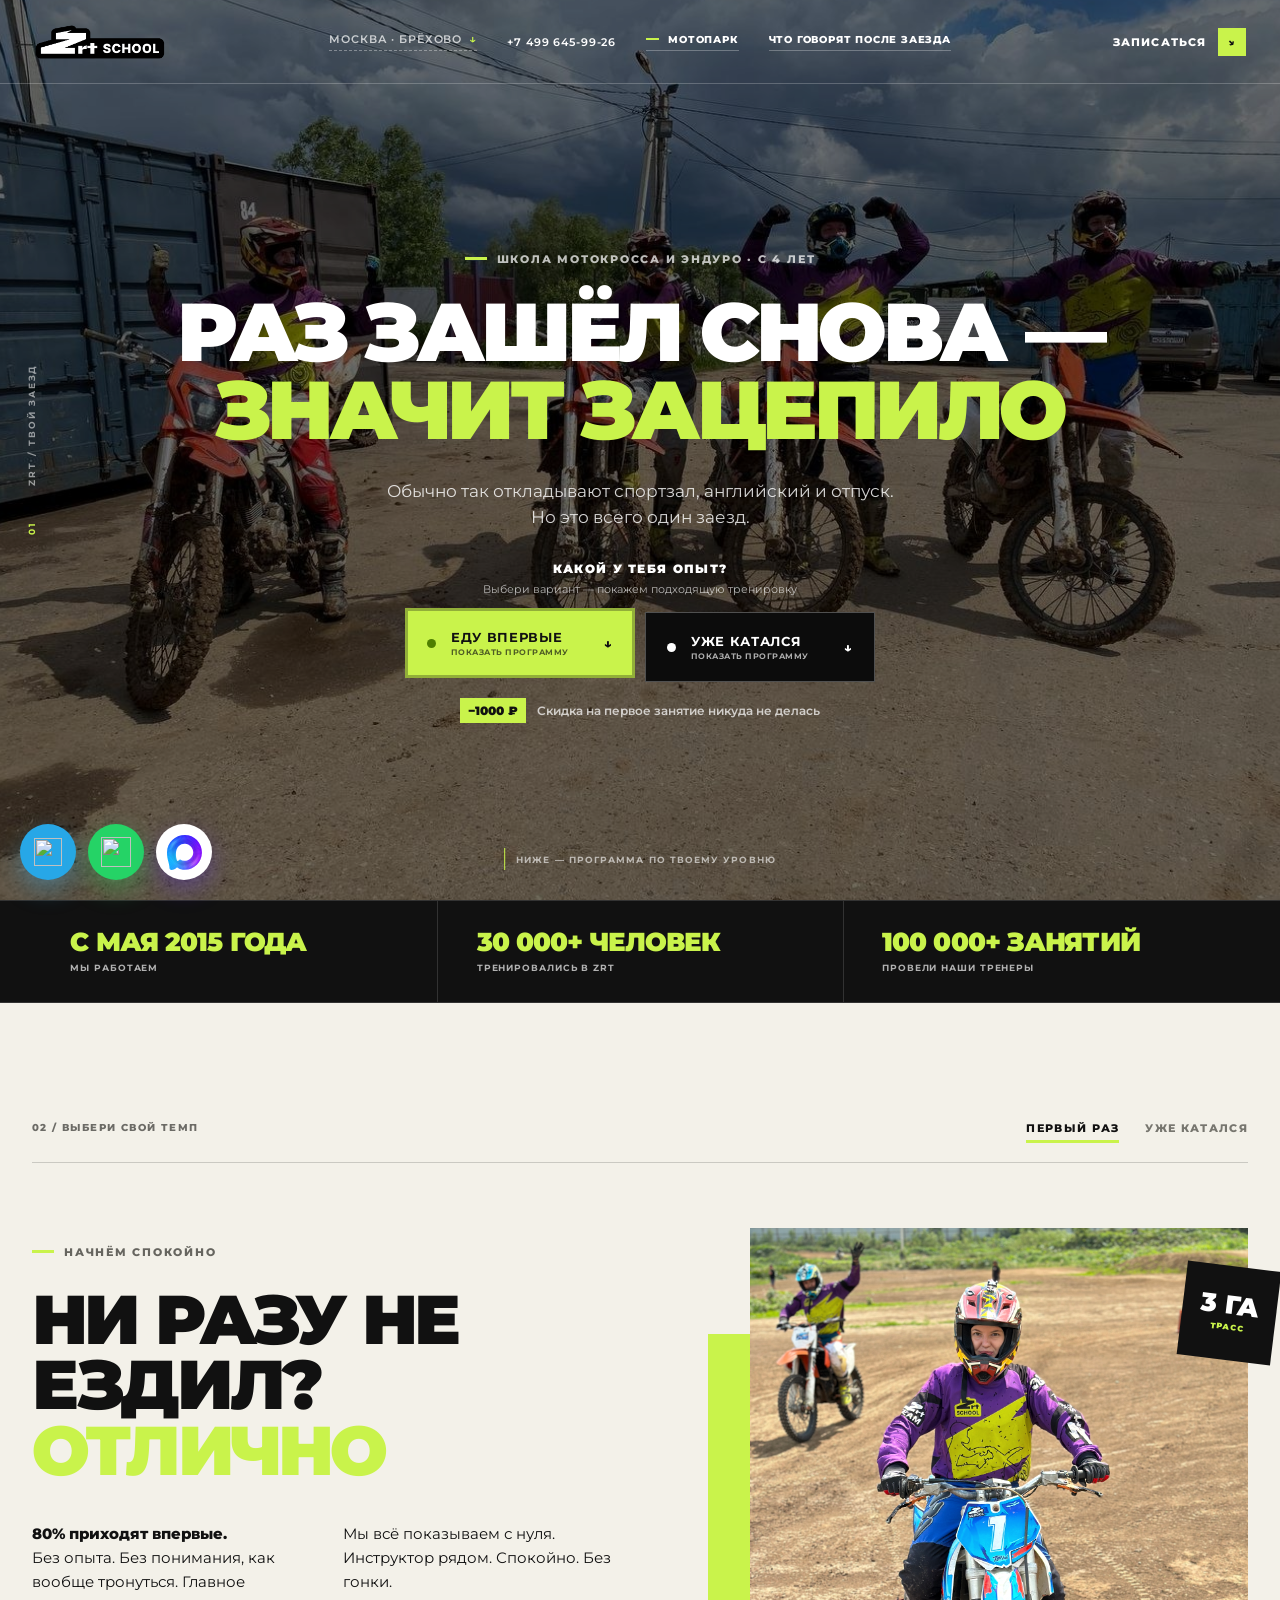
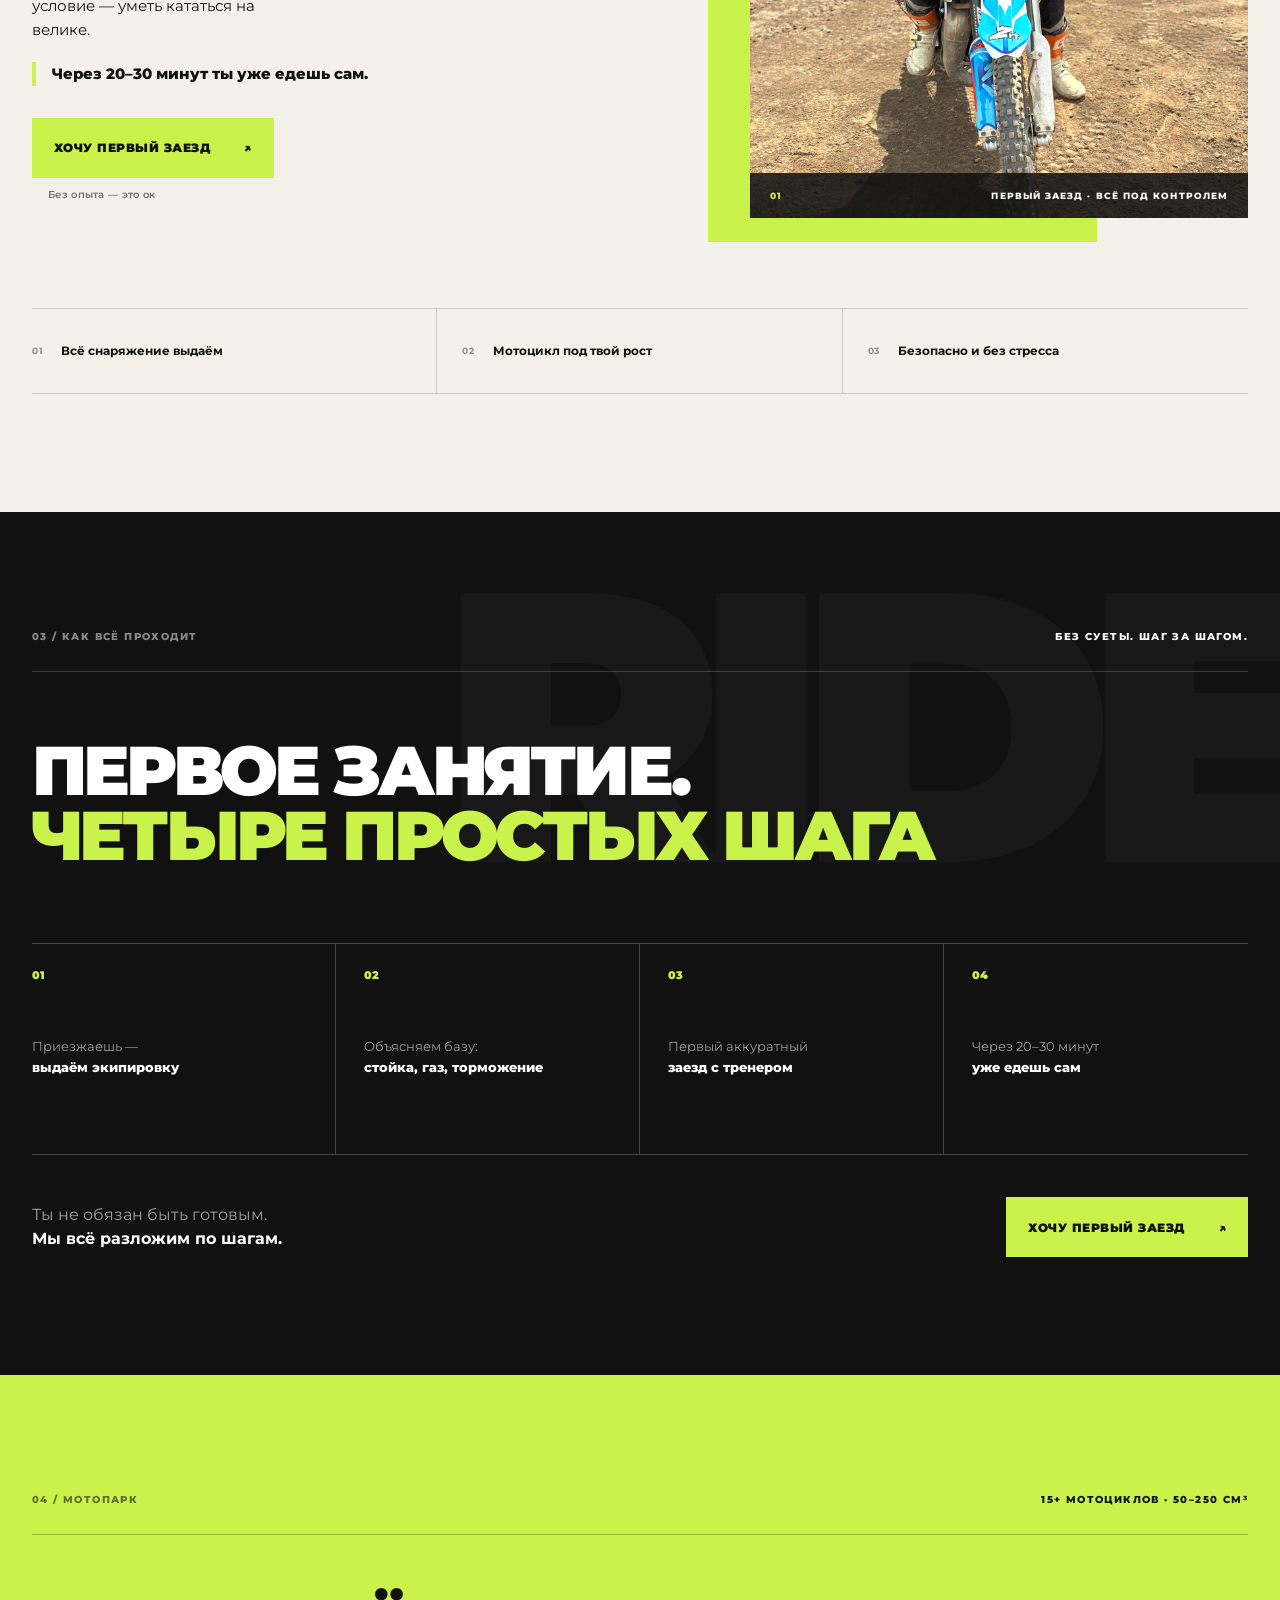
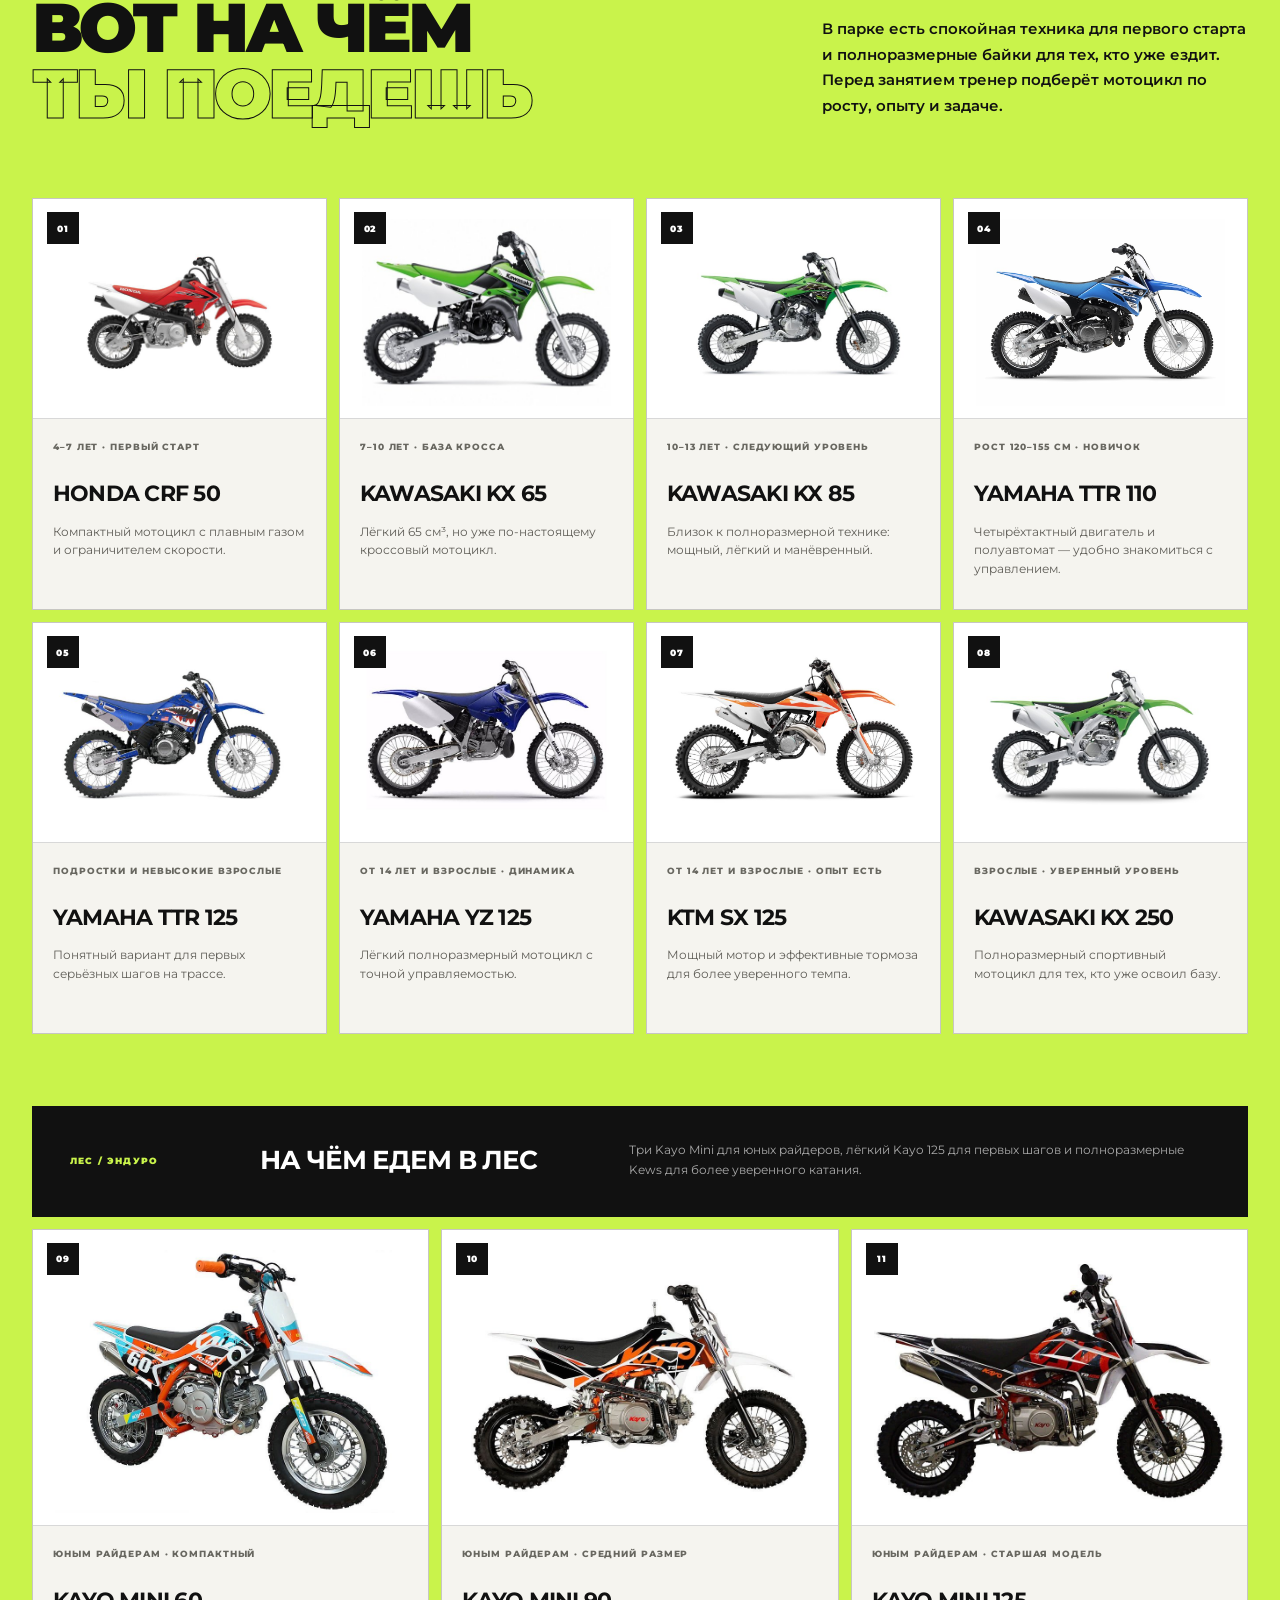
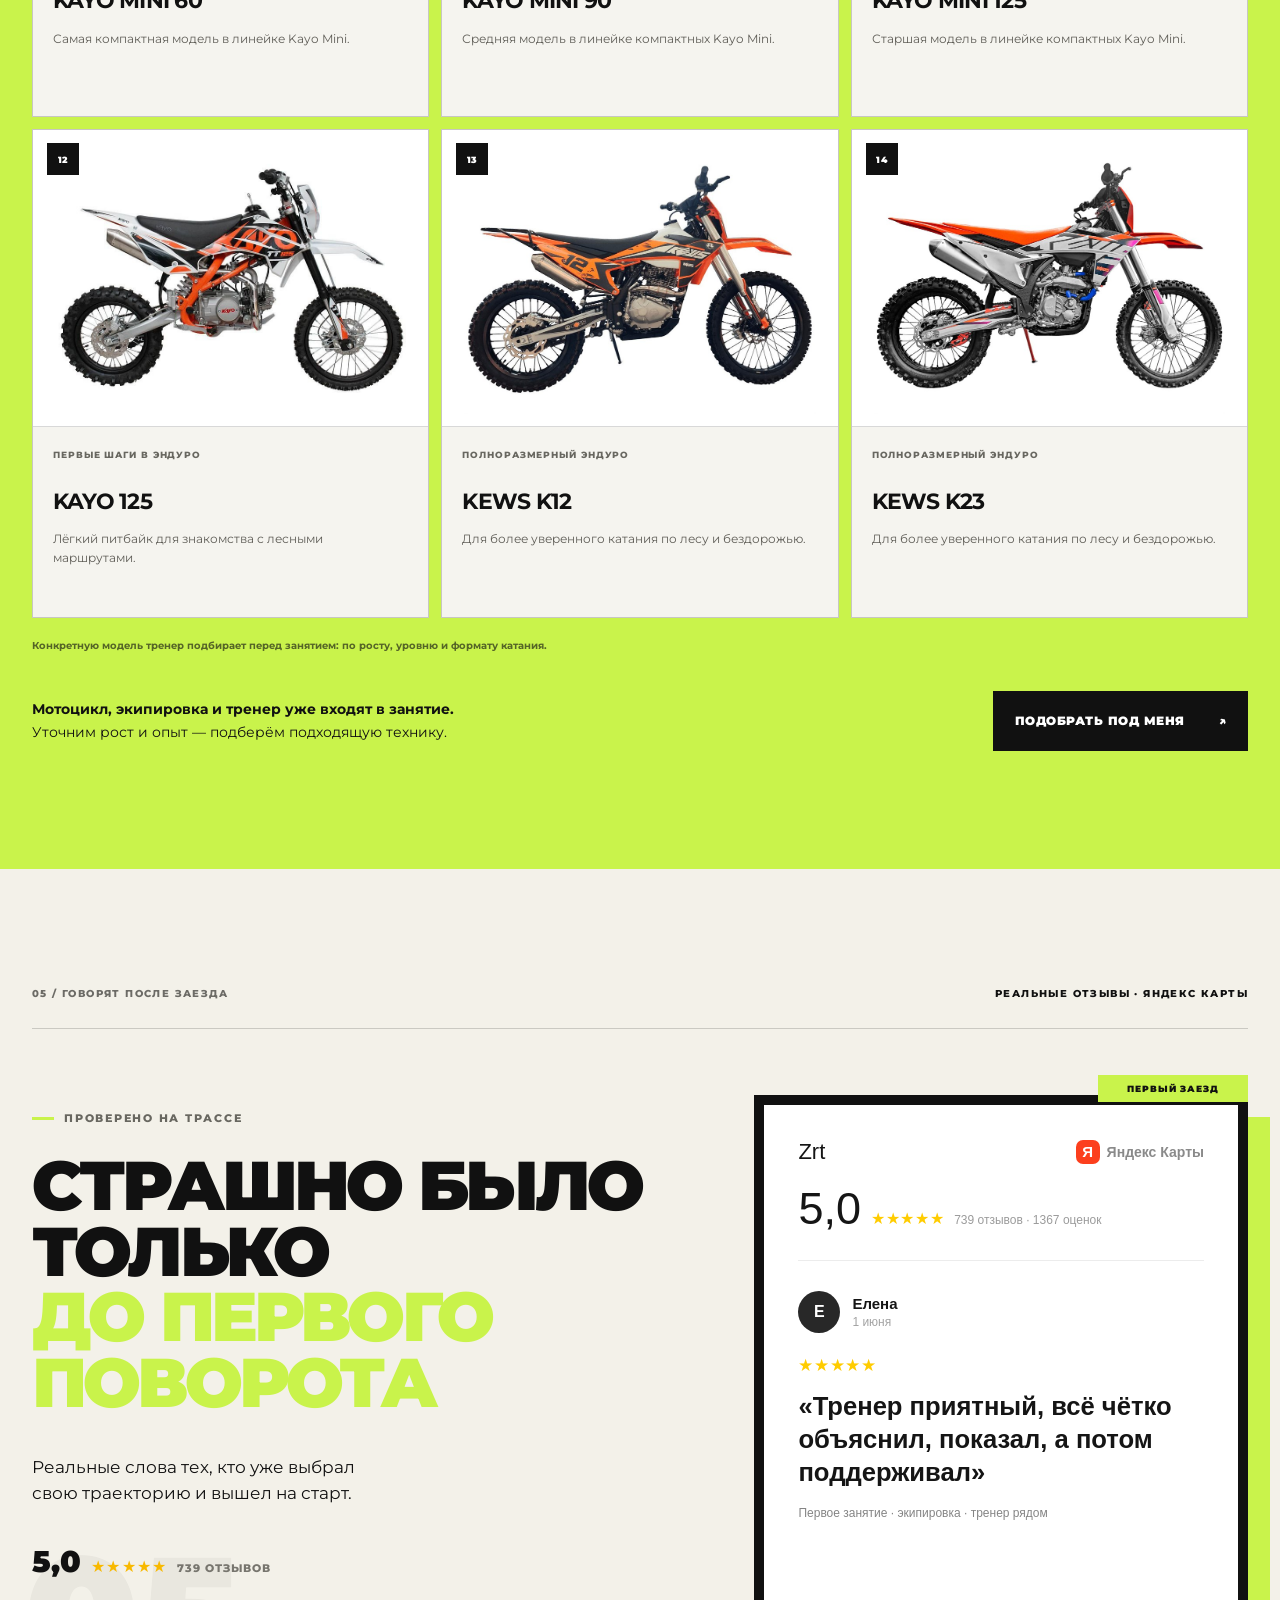
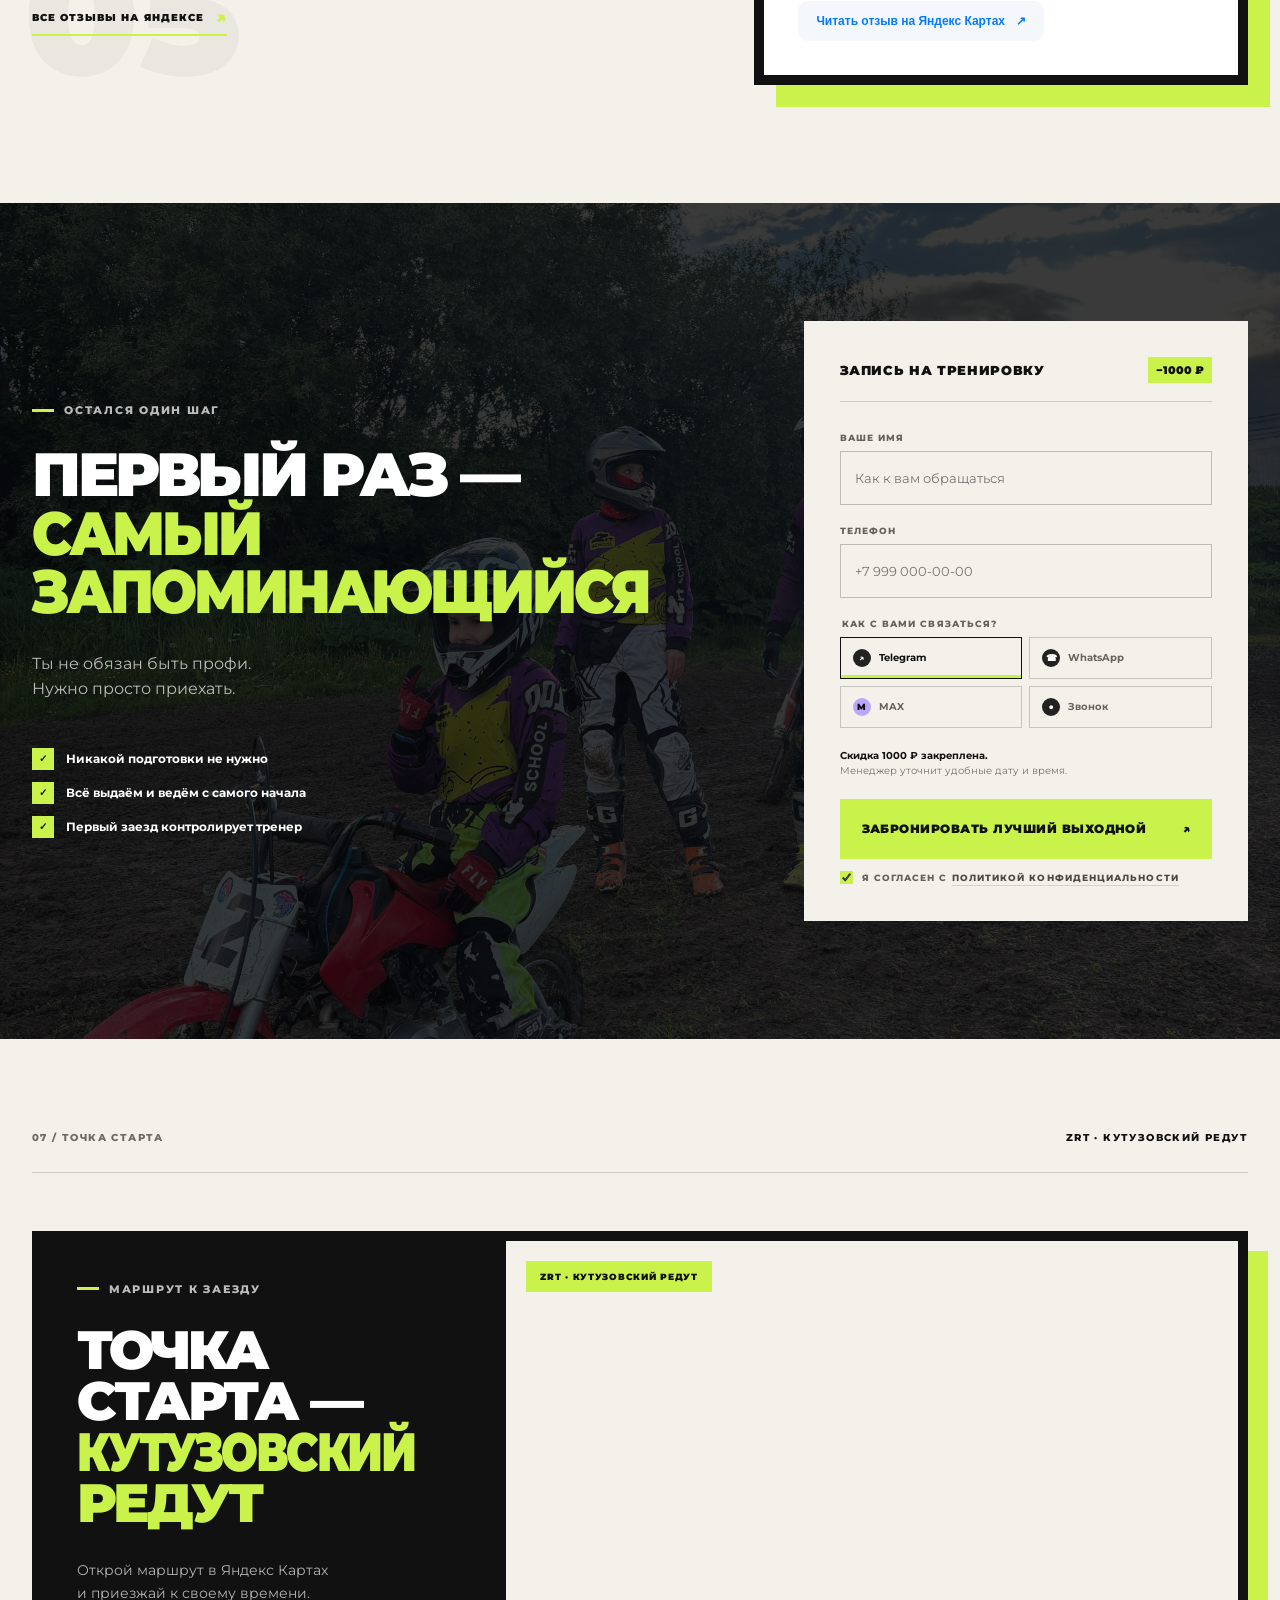
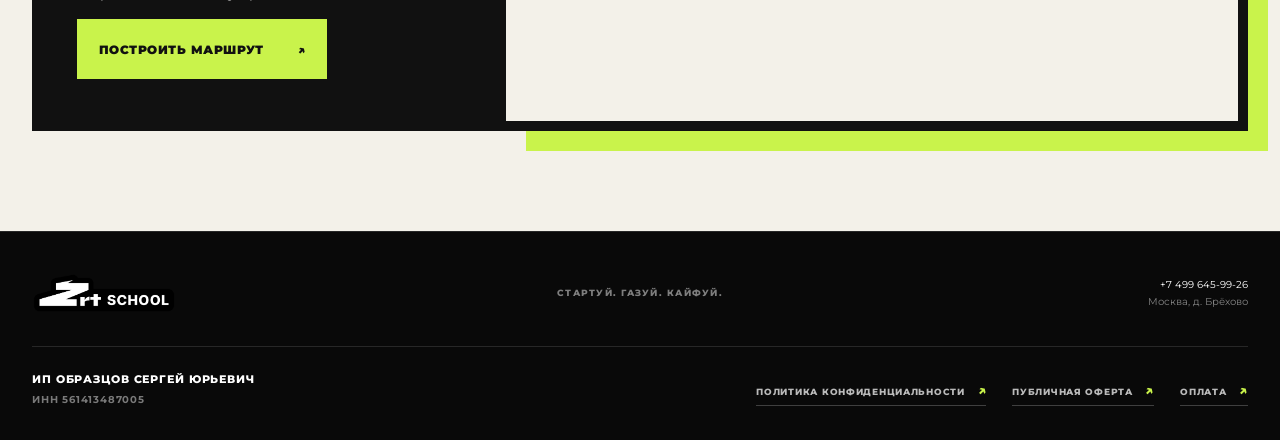
==== site/index.html @ 6aa361c2 "Настроить цели сценария и Calltouch в Метрике" ====
<!DOCTYPE html>
<html lang="ru">
<head>
  <meta charset="UTF-8">
  <meta name="viewport" content="width=device-width, initial-scale=1.0">
  <script src="yandex-metrika.js"></script>
  <script src="vk-goals.js?v=20260820-scenarios"></script>
  <meta name="description" content="Первое занятие по мотокроссу в ZRT: экипировка, мотоцикл и тренер включены. Скидка 1000 ₽ на первый заезд.">
  <meta name="theme-color" content="#111111">
  <title>ZRT — первый заезд по мотокроссу</title>
  <link rel="icon" type="image/png" href="assets/favicon.png">
  <link rel="apple-touch-icon" href="assets/favicon.png">
  <link rel="preconnect" href="https://fonts.googleapis.com">
  <link rel="preconnect" href="https://fonts.gstatic.com" crossorigin>
  <link href="https://fonts.googleapis.com/css2?family=Montserrat:wght@400;500;600;700;800;900&display=swap" rel="stylesheet">
  <link rel="stylesheet" href="styles.css">
  <script src="lead-identifiers.js" defer></script>
  <script src="lead-delivery.js?v=20260818" defer></script>
  <script src="script.js?v=20260820-vk-lead" defer></script>
  <!-- calltouch -->
  <script>
    (function(w,d,n,c){w.CalltouchDataObject=n;w[n]=function(){w[n]["callbacks"].push(arguments)};if(!w[n]["callbacks"]){w[n]["callbacks"]=[]}w[n]["loaded"]=false;if(typeof c!=="object"){c=[c]}w[n]["counters"]=c;for(var i=0;i<c.length;i+=1){p(c[i])}function p(cId){var a=d.getElementsByTagName("script")[0],s=d.createElement("script"),i=function(){a.parentNode.insertBefore(s,a)},m=typeof Array.prototype.find === 'function',n=m?"init-min.js":"init.js";s.async=true;s.src="https://mod.calltouch.ru/"+n+"?id="+cId;if(w.opera=="[object Opera]"){d.addEventListener("DOMContentLoaded",i,false)}else{i()}}})(window,document,"ct","5869ovws");
  </script>
  <script src="calltouch-metrika.js?v=20260929" defer></script>
  <!-- calltouch -->
</head>
<body data-scenario="beginner">
  <noscript><div><img src="https://mc.yandex.ru/watch/32428555" style="position:absolute; left:-9999px;" alt=""></div></noscript>
<!-- Top.Mail.Ru counter -->
<script type="text/javascript">
var _tmr = window._tmr || (window._tmr = []);
_tmr.push({id: "3788569", type: "pageView", start: (new Date()).getTime()});
(function (d, w, id) {
  if (d.getElementById(id)) return;
  var ts = d.createElement("script"); ts.type = "text/javascript"; ts.async = true; ts.id = id;
  ts.src = "https://top-fwz1.mail.ru/js/code.js";
  var f = function () {var s = d.getElementsByTagName("script")[0]; s.parentNode.insertBefore(ts, s);};
  if (w.opera == "[object Opera]") { d.addEventListener("DOMContentLoaded", f, false); } else { f(); }
})(document, window, "tmr-code");
</script>
<noscript><div><img src="https://top-fwz1.mail.ru/counter?id=3788569;js=na" style="position:absolute;left:-9999px;" alt="Top.Mail.Ru" /></div></noscript>
<!-- /Top.Mail.Ru counter -->
  <a class="skip-link" href="#scenario">К основному содержимому</a>

  <header class="site-header" aria-label="Главная навигация">
    <a class="logo" href="#top" aria-label="ZRT School — наверх">
      <img class="logo__image" src="assets/zrt-logo.png" alt="">
    </a>
    <div class="site-header__meta">
      <a class="header-location-link" href="#location">Москва · Брёхово <span aria-hidden="true">↓</span></a>
      <a href="tel:+74996459926">+7 499 645-99-26</a>
      <a class="header-section-link" href="#motopark"><i aria-hidden="true"></i>Мотопарк</a>
      <a class="header-section-link" href="#reviews">Что говорят после заезда</a>
    </div>
    <a class="header-cta" href="#booking">Записаться <span aria-hidden="true">↘</span></a>
    <nav class="header-quicklinks-mobile" aria-label="Быстрые ссылки">
      <a href="#motopark">Мотопарк <span aria-hidden="true">↓</span></a>
      <a href="#reviews" aria-label="Что говорят после заезда">Отзывы <span aria-hidden="true">↓</span></a>
      <a href="#location" aria-label="Москва, Брёхово — карта проезда">Адрес <span aria-hidden="true">↓</span></a>
    </nav>
  </header>

  <main>
    <section class="hero" id="top" aria-labelledby="hero-title">
      <div class="hero__media" aria-hidden="true"></div>
      <div class="hero__shade" aria-hidden="true"></div>
      <div class="hero__rail" aria-hidden="true">
        <span>01</span>
        <span>ZRT / ТВОЙ ЗАЕЗД</span>
      </div>
      <div class="hero__content container">
        <p class="eyebrow eyebrow--light"><span></span> Школа мотокросса и эндуро · с 4 лет</p>
        <h1 id="hero-title">Раз зашёл снова —<br><em>значит зацепило</em></h1>
        <p class="hero__lead">Обычно так откладывают спортзал, английский и отпуск.<br>Но это всего один заезд.</p>

        <div class="hero__choice-intro">
          <p>Какой у тебя опыт?</p>
          <span>Выбери вариант — покажем подходящую тренировку</span>
        </div>

        <div class="hero__choice" aria-label="Выберите опыт — страница покажет подходящую тренировку">
          <button class="choice-button choice-button--beginner is-active" type="button" data-scenario-select="beginner" aria-pressed="true">
            <span class="choice-button__dot"></span>
            <span class="choice-button__copy"><strong>Еду впервые</strong><small>Показать программу</small></span>
            <span aria-hidden="true">↓</span>
          </button>
          <button class="choice-button choice-button--experienced" type="button" data-scenario-select="experienced" aria-pressed="false">
            <span class="choice-button__dot"></span>
            <span class="choice-button__copy"><strong>Уже катался</strong><small>Показать программу</small></span>
            <span aria-hidden="true">↓</span>
          </button>
        </div>

        <p class="hero__discount"><span>−1000 ₽</span> Скидка на первое занятие никуда не делась</p>
      </div>
      <a class="hero__scroll" href="#scenario"><span></span> Ниже — программа по твоему уровню</a>
    </section>

    <section class="proof-strip" aria-label="ZRT в цифрах">
      <div class="container proof-strip__grid">
        <p><strong>С мая 2015 года</strong><span>мы работаем</span></p>
        <p><strong>30 000+ человек</strong><span>тренировались в ZRT</span></p>
        <p><strong>100 000+ занятий</strong><span>провели наши тренеры</span></p>
      </div>
    </section>

    <section class="scenario section" id="scenario" aria-label="Сценарий тренировки">
      <div class="container">
        <div class="section-topline">
          <p class="section-index">02 / ВЫБЕРИ СВОЙ ТЕМП</p>
          <div class="scenario-tabs" aria-label="Переключить сценарий">
            <button type="button" data-scenario-select="beginner" class="is-active" aria-pressed="true">Первый раз</button>
            <button type="button" data-scenario-select="experienced" aria-pressed="false">Уже катался</button>
          </div>
        </div>

        <div class="scenario__layout">
          <div class="scenario__copy">
            <div data-variant="beginner">
              <p class="eyebrow"><span></span> Начнём спокойно</p>
              <h2>Ни разу не ездил?<br><em>Отлично</em></h2>
              <div class="scenario__text">
                <p><strong>80% приходят впервые.</strong><br>Без опыта. Без понимания, как вообще тронуться. Главное условие — уметь кататься на велике.</p>
                <p>Мы всё показываем с нуля. Инструктор рядом. Спокойно. Без гонки.</p>
                <p class="scenario__result">Через 20–30 минут ты уже едешь сам.</p>
              </div>
              <a class="button button--accent" href="#booking">Хочу первый заезд <span aria-hidden="true">↗</span></a>
              <p class="button-note">Без опыта — это ок</p>
            </div>

            <div data-variant="experienced" hidden>
              <p class="eyebrow"><span></span> Добавим темпа</p>
              <h2>Раз ты в теме —<br><em>знаешь, что цепляет</em></h2>
              <div class="scenario__text">
                <p><strong>Мы не будем гонять тебя по кругу «для галочки».</strong></p>
                <p>Подберём технику мощнее, разберём ошибки, добавим скорости и контроля.</p>
                <p class="scenario__result">Не «покататься кружочек». Выйти на уровень выше.</p>
              </div>
              <a class="button button--accent" href="#booking">Прокачать уровень <span aria-hidden="true">↗</span></a>
              <p class="button-note">Гарантировано интересно</p>
            </div>
          </div>

          <div class="scenario__visual">
            <figure class="scenario-photo scenario-photo--beginner" data-variant="beginner">
              <img src="assets/beginner-rider.jpg" alt="Ученица ZRT на синем кроссовом мотоцикле">
              <figcaption><span>01</span> Первый заезд · всё под контролем</figcaption>
            </figure>
            <figure class="scenario-photo scenario-photo--experienced" data-variant="experienced" hidden>
              <img src="assets/experienced-rider.jpg" alt="Опытный райдер ZRT проходит поворот на трассе">
              <figcaption><span>02</span> Больше темпа · точнее техника</figcaption>
            </figure>
            <div class="scenario-stamp" aria-hidden="true">3 ГА<br><small>ТРАСС</small></div>
          </div>
        </div>

        <div class="trigger-row" data-variant="beginner">
          <p><span>01</span> Всё снаряжение выдаём</p>
          <p><span>02</span> Мотоцикл под твой рост</p>
          <p><span>03</span> Безопасно и без стресса</p>
        </div>
        <div class="trigger-row" data-variant="experienced" hidden>
          <p><span>01</span> Разная мощность</p>
          <p><span>02</span> Тренер под твой уровень</p>
          <p><span>03</span> Настоящая трасса</p>
        </div>
      </div>
    </section>

    <section class="training section section--dark" id="training" aria-label="Как проходит тренировка">
      <div class="training__ghost" aria-hidden="true">RIDE</div>
      <div class="container">
        <div class="section-topline section-topline--dark">
          <p class="section-index">03 / КАК ВСЁ ПРОХОДИТ</p>
          <p class="section-caption" data-variant="beginner">Без суеты. Шаг за шагом.</p>
          <p class="section-caption" data-variant="experienced" hidden>Без скучных кругов.</p>
        </div>

        <div data-variant="beginner">
          <h2>Первое занятие.<br><em>Четыре простых шага</em></h2>
          <ol class="steps">
            <li><span>01</span><p>Приезжаешь —<br><strong>выдаём экипировку</strong></p></li>
            <li><span>02</span><p>Объясняем базу:<br><strong>стойка, газ, торможение</strong></p></li>
            <li><span>03</span><p>Первый аккуратный<br><strong>заезд с тренером</strong></p></li>
            <li><span>04</span><p>Через 20–30 минут<br><strong>уже едешь сам</strong></p></li>
          </ol>
          <div class="training__footer">
            <p>Ты не обязан быть готовым.<br><strong>Мы всё разложим по шагам.</strong></p>
            <a class="button button--accent" href="#booking">Хочу первый заезд <span aria-hidden="true">↗</span></a>
          </div>
        </div>

        <div data-variant="experienced" hidden>
          <h2>Тренировка для тех,<br><em>кто уже в теме</em></h2>
          <ol class="steps">
            <li><span>01</span><p>Подбираем мотоцикл<br><strong>под уровень и задачи</strong></p></li>
            <li><span>02</span><p>Делаем короткий<br><strong>разбор техники</strong></p></li>
            <li><span>03</span><p>Работаем над стойкой,<br><strong>поворотами, контролем</strong></p></li>
            <li><span>04</span><p>Добавляем темп<br><strong>и уверенность</strong></p></li>
          </ol>
          <div class="training__footer">
            <p>Не «кружочек покататься».<br><strong>Это реально прокачка.</strong></p>
            <div>
              <a class="button button--accent" href="#booking">Вкатиться на уровень <span aria-hidden="true">↗</span></a>
              <p class="button-note button-note--dark">Гарантировано интересно</p>
            </div>
          </div>
        </div>
      </div>
    </section>

      <section class="motopark section" id="motopark" aria-labelledby="motopark-title">
        <div class="container">
          <div class="section-topline">
            <p class="section-index">04 / МОТОПАРК</p>
            <p class="section-caption">15+ мотоциклов · 50–250 см³</p>
          </div>
          <div class="motopark__intro">
            <h2 id="motopark-title">Вот на чём<br><em>ты поедешь</em></h2>
            <p>В парке есть спокойная техника для первого старта и полноразмерные байки для тех, кто уже ездит. Перед занятием тренер подберёт мотоцикл по росту, опыту и задаче.</p>
          </div>

          <div class="bike-grid" aria-label="Мотоциклы ZRT">
            <article class="bike-card">
              <div class="bike-card__media">
                <span class="bike-card__number" aria-hidden="true">01</span>
                <img src="assets/motopark/honda-crf-50.jpg" width="1024" height="768" loading="lazy" decoding="async" alt="Красный Honda CRF 50 из мотопарка ZRT">
              </div>
              <div class="bike-card__body">
                <p class="bike-card__fit">4–7 лет · первый старт</p>
                <h3>Honda CRF 50</h3>
                <p>Компактный мотоцикл с плавным газом и ограничителем скорости.</p>
              </div>
            </article>

            <article class="bike-card">
              <div class="bike-card__media">
                <span class="bike-card__number" aria-hidden="true">02</span>
                <img src="assets/motopark/kawasaki-kx-65.jpg" width="533" height="400" loading="lazy" decoding="async" alt="Зелёный Kawasaki KX 65 из мотопарка ZRT">
              </div>
              <div class="bike-card__body">
                <p class="bike-card__fit">7–10 лет · база кросса</p>
                <h3>Kawasaki KX 65</h3>
                <p>Лёгкий 65 см³, но уже по-настоящему кроссовый мотоцикл.</p>
              </div>
            </article>

            <article class="bike-card">
              <div class="bike-card__media">
                <span class="bike-card__number" aria-hidden="true">03</span>
                <img src="assets/motopark/kawasaki-kx-85.jpg" width="700" height="467" loading="lazy" decoding="async" alt="Зелёный Kawasaki KX 85 из мотопарка ZRT">
              </div>
              <div class="bike-card__body">
                <p class="bike-card__fit">10–13 лет · следующий уровень</p>
                <h3>Kawasaki KX 85</h3>
                <p>Близок к полноразмерной технике: мощный, лёгкий и манёвренный.</p>
              </div>
            </article>

            <article class="bike-card">
              <div class="bike-card__media">
                <span class="bike-card__number" aria-hidden="true">04</span>
                <img src="assets/motopark/yamaha-ttr-110.jpg" width="900" height="675" loading="lazy" decoding="async" alt="Синий Yamaha TTR 110 из мотопарка ZRT">
              </div>
              <div class="bike-card__body">
                <p class="bike-card__fit">Рост 120–155 см · новичок</p>
                <h3>Yamaha TTR 110</h3>
                <p>Четырёхтактный двигатель и полуавтомат — удобно знакомиться с управлением.</p>
              </div>
            </article>

            <article class="bike-card">
              <div class="bike-card__media">
                <span class="bike-card__number" aria-hidden="true">05</span>
                <img src="assets/motopark/yamaha-ttr-125.jpg" width="700" height="467" loading="lazy" decoding="async" alt="Синий Yamaha TTR 125 из мотопарка ZRT">
              </div>
              <div class="bike-card__body">
                <p class="bike-card__fit">Подростки и невысокие взрослые</p>
                <h3>Yamaha TTR 125</h3>
                <p>Понятный вариант для первых серьёзных шагов на трассе.</p>
              </div>
            </article>

            <article class="bike-card">
              <div class="bike-card__media">
                <span class="bike-card__number" aria-hidden="true">06</span>
                <img src="assets/motopark/yamaha-yz-125.jpg" width="700" height="467" loading="lazy" decoding="async" alt="Синий Yamaha YZ 125 из мотопарка ZRT">
              </div>
              <div class="bike-card__body">
                <p class="bike-card__fit">От 14 лет и взрослые · динамика</p>
                <h3>Yamaha YZ 125</h3>
                <p>Лёгкий полноразмерный мотоцикл с точной управляемостью.</p>
              </div>
            </article>

            <article class="bike-card">
              <div class="bike-card__media">
                <span class="bike-card__number" aria-hidden="true">07</span>
                <img src="assets/motopark/ktm-sx-125.jpg" width="837" height="559" loading="lazy" decoding="async" alt="Оранжевый KTM SX 125 из мотопарка ZRT">
              </div>
              <div class="bike-card__body">
                <p class="bike-card__fit">От 14 лет и взрослые · опыт есть</p>
                <h3>KTM SX 125</h3>
                <p>Мощный мотор и эффективные тормоза для более уверенного темпа.</p>
              </div>
            </article>

            <article class="bike-card">
              <div class="bike-card__media">
                <span class="bike-card__number" aria-hidden="true">08</span>
                <img src="assets/motopark/kawasaki-kx-250.jpg" width="700" height="467" loading="lazy" decoding="async" alt="Зелёный Kawasaki KX 250 из мотопарка ZRT">
              </div>
              <div class="bike-card__body">
                <p class="bike-card__fit">Взрослые · уверенный уровень</p>
                <h3>Kawasaki KX 250</h3>
                <p>Полноразмерный спортивный мотоцикл для тех, кто уже освоил базу.</p>
              </div>
            </article>
          </div>

          <div class="motopark__enduro">
            <p class="motopark__enduro-label">Лес / эндуро</p>
            <h3>На чём едем в лес</h3>
            <p>Три Kayo Mini для юных райдеров, лёгкий Kayo 125 для первых шагов и полноразмерные Kews для более уверенного катания.</p>
          </div>

          <div class="bike-grid bike-grid--enduro" aria-label="Эндуро-мотоциклы ZRT">
            <article class="bike-card">
              <div class="bike-card__media">
                <span class="bike-card__number" aria-hidden="true">09</span>
                <img src="assets/motopark/kayo-mini-60.jpg" width="800" height="600" loading="lazy" decoding="async" alt="Kayo Mini 60 из эндуро-парка ZRT">
              </div>
              <div class="bike-card__body">
                <p class="bike-card__fit">Юным райдерам · компактный</p>
                <h3>Kayo Mini 60</h3>
                <p>Самая компактная модель в линейке Kayo Mini.</p>
              </div>
            </article>

            <article class="bike-card">
              <div class="bike-card__media">
                <span class="bike-card__number" aria-hidden="true">10</span>
                <img src="assets/motopark/kayo-mini-90.jpg" width="800" height="600" loading="lazy" decoding="async" alt="Kayo Mini 90 из эндуро-парка ZRT">
              </div>
              <div class="bike-card__body">
                <p class="bike-card__fit">Юным райдерам · средний размер</p>
                <h3>Kayo Mini 90</h3>
                <p>Средняя модель в линейке компактных Kayo Mini.</p>
              </div>
            </article>

            <article class="bike-card">
              <div class="bike-card__media">
                <span class="bike-card__number" aria-hidden="true">11</span>
                <img src="assets/motopark/kayo-mini-125.jpg" width="800" height="600" loading="lazy" decoding="async" alt="Kayo Mini 125 из эндуро-парка ZRT">
              </div>
              <div class="bike-card__body">
                <p class="bike-card__fit">Юным райдерам · старшая модель</p>
                <h3>Kayo Mini 125</h3>
                <p>Старшая модель в линейке компактных Kayo Mini.</p>
              </div>
            </article>

            <article class="bike-card">
              <div class="bike-card__media">
                <span class="bike-card__number" aria-hidden="true">12</span>
                <img src="assets/motopark/kayo-125.jpg" width="800" height="600" loading="lazy" decoding="async" alt="Kayo 125 из эндуро-парка ZRT">
              </div>
              <div class="bike-card__body">
                <p class="bike-card__fit">Первые шаги в эндуро</p>
                <h3>Kayo 125</h3>
                <p>Лёгкий питбайк для знакомства с лесными маршрутами.</p>
              </div>
            </article>

            <article class="bike-card">
              <div class="bike-card__media">
                <span class="bike-card__number" aria-hidden="true">13</span>
                <img src="assets/motopark/kews-k12.jpg" width="900" height="675" loading="lazy" decoding="async" alt="Kews K12 из эндуро-парка ZRT">
              </div>
              <div class="bike-card__body">
                <p class="bike-card__fit">Полноразмерный эндуро</p>
                <h3>Kews K12</h3>
                <p>Для более уверенного катания по лесу и бездорожью.</p>
              </div>
            </article>

            <article class="bike-card">
              <div class="bike-card__media">
                <span class="bike-card__number" aria-hidden="true">14</span>
                <img src="assets/motopark/kews-k23.jpg" width="900" height="675" loading="lazy" decoding="async" alt="Kews K23 из эндуро-парка ZRT">
              </div>
              <div class="bike-card__body">
                <p class="bike-card__fit">Полноразмерный эндуро</p>
                <h3>Kews K23</h3>
                <p>Для более уверенного катания по лесу и бездорожью.</p>
              </div>
            </article>
          </div>

          <p class="motopark__note">Конкретную модель тренер подбирает перед занятием: по росту, уровню и формату катания.</p>

          <div class="motopark__cta">
            <p><strong>Мотоцикл, экипировка и тренер уже входят в занятие.</strong><br>Уточним рост и опыт — подберём подходящую технику.</p>
            <a class="button button--dark" href="#booking">Подобрать под меня <span aria-hidden="true">↗</span></a>
          </div>
        </div>
      </section>

    <section class="reviews section" id="reviews" aria-label="Отзывы учеников ZRT">
      <div class="container">
        <div class="section-topline">
          <p class="section-index">05 / ГОВОРЯТ ПОСЛЕ ЗАЕЗДА</p>
          <p class="section-caption">Реальные отзывы · Яндекс Карты</p>
        </div>
        <div class="reviews-live">
          <div class="reviews-live__copy">
            <div data-variant="beginner">
              <p class="eyebrow"><span></span> Проверено на трассе</p>
              <h2>Страшно было только<br><em>до первого поворота</em></h2>
            </div>
            <div data-variant="experienced" hidden>
              <p class="eyebrow"><span></span> Проверено на трассе</p>
              <h2>Скучно не было<br><em>ни одного круга</em></h2>
            </div>

            <p class="reviews-live__lead">Реальные слова тех, кто уже выбрал<br>свою траекторию и вышел на старт.</p>
            <p class="reviews-live__rating"><strong>5,0</strong><span aria-label="Пять звёзд">★★★★★</span><small>739 отзывов</small></p>
            <a class="reviews-live__link" href="https://yandex.kz/maps/org/zrt/1799711696/" target="_blank" rel="noopener noreferrer">
              Все отзывы на Яндексе <span aria-hidden="true">↗</span>
            </a>
          </div>

          <div class="reviews-live__widget-shell">
            <span class="reviews-live__tag" data-variant="beginner">Первый заезд</span>
            <span class="reviews-live__tag" data-variant="experienced" hidden>Новый уровень</span>
            <div class="reviews-live__widget">
              <article class="yandex-review" data-variant="beginner" aria-label="Отзыв Елены на Яндекс Картах">
                <header class="yandex-review__header">
                  <strong>Zrt</strong>
                  <span><b>Я</b> Яндекс Карты</span>
                </header>
                <div class="yandex-review__score">
                  <strong>5,0</strong>
                  <span aria-label="Пять звёзд">★★★★★</span>
                  <small>739 отзывов · 1367 оценок</small>
                </div>
                <div class="yandex-review__person">
                  <span class="yandex-review__avatar" aria-hidden="true">Е</span>
                  <p><strong>Елена</strong><small>1 июня</small></p>
                </div>
                <div class="yandex-review__stars" aria-label="Пять звёзд">★★★★★</div>
                <blockquote>«Тренер приятный, всё чётко объяснил, показал, а потом поддерживал»</blockquote>
                <p class="yandex-review__note">Первое занятие · экипировка · тренер рядом</p>
                <a class="yandex-review__source" href="https://yandex.kz/maps/org/zrt/1799711696/" target="_blank" rel="noopener noreferrer">
                  Читать отзыв на Яндекс Картах <span aria-hidden="true">↗</span>
                </a>
              </article>

              <article class="yandex-review" data-variant="experienced" hidden aria-label="Отзыв Павла на Яндекс Картах">
                <header class="yandex-review__header">
                  <strong>Zrt</strong>
                  <span><b>Я</b> Яндекс Карты</span>
                </header>
                <div class="yandex-review__score">
                  <strong>5,0</strong>
                  <span aria-label="Пять звёзд">★★★★★</span>
                  <small>739 отзывов · 1367 оценок</small>
                </div>
                <div class="yandex-review__person">
                  <span class="yandex-review__avatar" aria-hidden="true">П</span>
                  <p><strong>Павел С.</strong><small>7 июля</small></p>
                </div>
                <div class="yandex-review__stars" aria-label="Пять звёзд">★★★★★</div>
                <blockquote>«Хожу уже месяц, результат после каждой тренировки. Квалифицированный тренер, хорошие мотоциклы»</blockquote>
                <p class="yandex-review__note">Регулярные тренировки · заметный прогресс</p>
                <a class="yandex-review__source" href="https://yandex.kz/maps/org/zrt/1799711696/" target="_blank" rel="noopener noreferrer">
                  Читать отзыв на Яндекс Картах <span aria-hidden="true">↗</span>
                </a>
              </article>
            </div>
          </div>
        </div>
      </div>
    </section>

    <section class="booking section section--dark" id="booking" aria-label="Запись на тренировку">
      <div class="booking__media" aria-hidden="true"></div>
      <div class="booking__shade" aria-hidden="true"></div>
      <div class="container booking__layout">
        <div class="booking__copy">
          <p class="eyebrow eyebrow--light"><span></span> Остался один шаг</p>

          <div data-variant="beginner">
            <h2>Первый раз —<br><em>самый запоминающийся</em></h2>
            <p class="booking__lead">Ты не обязан быть профи.<br>Нужно просто приехать.</p>
          </div>
          <div data-variant="experienced" hidden>
            <h2>Пора вкатиться<br><em>на следующий уровень</em></h2>
            <p class="booking__lead">Добавим темпа, разберём технику<br>и выжмем из тебя больше, чем ты думаешь.</p>
          </div>

          <div class="booking__benefits" data-variant="beginner">
            <p><span>✓</span> Никакой подготовки не нужно</p>
            <p><span>✓</span> Всё выдаём и ведём с самого начала</p>
            <p><span>✓</span> Первый заезд контролирует тренер</p>
          </div>
          <div class="booking__benefits" data-variant="experienced" hidden>
            <p><span>✓</span> Мотоциклы разной мощности</p>
            <p><span>✓</span> Скорость, техника и контроль</p>
            <p><span>✓</span> Треки площадью 3 га</p>
          </div>
        </div>

        <form class="booking-form" id="contactForm" novalidate>
          <div class="booking-form__top">
            <p>Запись на тренировку</p>
            <span>−1000 ₽</span>
          </div>
          <label>
            <span>Ваше имя</span>
            <input class="ym-disable-keys" type="text" name="name" autocomplete="name" placeholder="Как к вам обращаться" required>
            <small class="field-error">Введите имя</small>
          </label>
          <label>
            <span>Телефон</span>
            <input class="ym-disable-keys" type="tel" name="phone" autocomplete="tel" inputmode="tel" placeholder="+7 999 000-00-00" required>
            <small class="field-error">Введите корректный номер</small>
          </label>
          <label class="form-honeypot" aria-hidden="true">
            <span>Не заполняйте это поле</span>
            <input type="text" name="website" tabindex="-1" autocomplete="off">
          </label>
          <fieldset>
            <legend>Как с вами связаться?</legend>
            <div class="contact-options">
              <label class="contact-option">
                <input type="radio" name="contact" value="telegram" checked>
                <span><b aria-hidden="true">↗</b> Telegram</span>
              </label>
              <label class="contact-option">
                <input type="radio" name="contact" value="whatsapp">
                <span><b aria-hidden="true">☎</b> WhatsApp</span>
              </label>
              <label class="contact-option">
                <input type="radio" name="contact" value="max">
                <span><b class="max-icon" aria-hidden="true">M</b> MAX</span>
              </label>
              <label class="contact-option">
                <input type="radio" name="contact" value="phone">
                <span><b aria-hidden="true">●</b> Звонок</span>
              </label>
            </div>
          </fieldset>
          <p class="booking-form__discount"><strong>Скидка 1000 ₽ закреплена.</strong><br>Менеджер уточнит удобные дату и время.</p>
          <button class="button button--accent button--submit" type="submit">
            <span data-variant="beginner">Забронировать лучший выходной</span>
            <span data-variant="experienced" hidden>Прокачать уровень</span>
            <i aria-hidden="true">↗</i>
          </button>
          <label class="privacy">
            <input type="checkbox" name="privacy" required checked>
            <span>Я согласен с <a href="privacy.html" target="_blank" rel="noopener noreferrer">политикой конфиденциальности</a></span>
          </label>
          <div class="form-success" id="successModal" role="status" aria-live="polite" hidden>
            <strong>Готово. Первый шаг сделан!</strong>
            <span>Свяжемся с вами и подберём удобное время.</span>
          </div>
          <div class="form-error" id="submitError" role="alert" hidden>
            <strong>Не удалось отправить заявку</strong>
            <span>Проверьте соединение и попробуйте ещё раз. Введённые данные сохранены в форме.</span>
          </div>
        </form>
      </div>
    </section>

    <section class="location section" id="location" aria-label="Карта проезда к ZRT">
      <div class="container">
        <div class="section-topline">
          <p class="section-index">07 / ТОЧКА СТАРТА</p>
          <p class="section-caption">ZRT · КУТУЗОВСКИЙ РЕДУТ</p>
        </div>
        <div class="location__layout">
          <div class="location__copy">
            <p class="eyebrow eyebrow--light"><span></span> Маршрут к заезду</p>
            <h2>Точка старта —<br><em><span class="location__wide-word">Кутузовский</span><br>редут</em></h2>
            <p class="location__lead">Открой маршрут в Яндекс Картах<br>и приезжай к своему времени.</p>
            <a class="button button--accent" href="https://yandex.ru/maps/?rtext=~55.9361048%2C37.1908552&amp;rtt=auto" target="_blank" rel="noopener noreferrer">
              Построить маршрут <span aria-hidden="true">↗</span>
            </a>
          </div>
          <div class="location__map">
            <iframe
              title="ZRT Кутузовский редут на Яндекс Картах"
              src="https://yandex.ru/map-widget/v1/?ll=37.1908552%2C55.9361048&amp;pt=37.1908552%2C55.9361048%2Cpm2rdm&amp;z=16"
              loading="lazy"
              allowfullscreen
            ></iframe>
            <span class="location__badge">ZRT · КУТУЗОВСКИЙ РЕДУТ</span>
          </div>
        </div>
      </div>
    </section>
  </main>

  <footer class="site-footer">
    <div class="container footer-main">
      <a class="logo logo--footer" href="#top" aria-label="ZRT School — наверх">
        <img class="logo__image" src="assets/zrt-logo.png" alt="">
      </a>
      <p class="footer-slogan">Стартуй. Газуй. Кайфуй.</p>
      <div class="footer-contact">
        <a href="tel:+74996459926">+7 499 645-99-26</a>
        <span>Москва, д. Брёхово</span>
      </div>
    </div>
    <div class="container footer-rule" aria-hidden="true"></div>
    <div class="container footer-legal">
      <div class="footer-owner">
        <strong>ИП Образцов Сергей Юрьевич</strong>
        <span>ИНН 561413487005</span>
      </div>
      <nav aria-label="Юридические документы">
        <a href="privacy.html" target="_blank" rel="noopener noreferrer">Политика конфиденциальности <span aria-hidden="true">↗</span></a>
        <a href="offer.html" target="_blank" rel="noopener noreferrer">Публичная оферта <span aria-hidden="true">↗</span></a>
        <a href="payment.html" target="_blank" rel="noopener noreferrer">Оплата <span aria-hidden="true">↗</span></a>
      </nav>
    </div>
  </footer>

  <div class="messenger-float" aria-label="Связаться с ZRT">
    <a class="messenger-float__button messenger-float__button--telegram" href="https://t.me/zrt_manager" target="_blank" rel="noopener noreferrer" aria-label="Написать в Telegram">
      <img src="https://umnico.com/assets/img/telegram-fbbfa74e60e6133540eda1ab8c118b54.svg" alt="">
    </a>
    <a class="messenger-float__button messenger-float__button--whatsapp" id="wa-float-button" href="https://api.whatsapp.com/send?phone=79068486626" target="_blank" rel="noopener noreferrer" aria-label="Написать в WhatsApp">
      <img src="https://upload.wikimedia.org/wikipedia/commons/6/6b/WhatsApp.svg" alt="">
    </a>
    <a class="messenger-float__button messenger-float__button--max" href="https://max.ru/u/f9LHodD0cOK14dejlOGH0M6P4dkPjRtAi3emkrxp4XMFS08B9nvnpVDYAFk?" target="_blank" rel="noopener noreferrer" aria-label="Написать в MAX">
      <img src="assets/max-colored.svg" alt="">
    </a>
  </div>

  <a class="back-to-top" href="#top" data-back-to-top aria-label="Вернуться наверх">
    <span aria-hidden="true">↑</span>
    <strong>Вверх</strong>
  </a>
</body>
</html>
---- site/styles.css ----
:root {
  --ink: #111111;
  --paper: #f3f1e9;
  --white: #ffffff;
  --line: rgba(17, 17, 17, 0.18);
  --lime: #c9f34b;
  --orange: #ff5b45;
  --accent: var(--lime);
  --accent-ink: #111111;
  --container: 1240px;
  --header-h: 84px;
}

body[data-scenario="experienced"] {
  --accent: var(--orange);
  --accent-ink: #ffffff;
}

*,
*::before,
*::after {
  box-sizing: border-box;
}

html {
  scroll-behavior: smooth;
  scroll-padding-top: var(--header-h);
}

body {
  margin: 0;
  color: var(--ink);
  background: var(--paper);
  font-family: "Montserrat", Arial, sans-serif;
  text-rendering: optimizeLegibility;
  overflow-x: hidden;
}

button,
input {
  font: inherit;
}

button,
a,
input {
  -webkit-tap-highlight-color: transparent;
}

button,
a {
  color: inherit;
}

a {
  text-decoration: none;
}

img {
  display: block;
  width: 100%;
}

button {
  border: 0;
}

[hidden] {
  display: none !important;
}

::selection {
  color: var(--ink);
  background: var(--accent);
}

.skip-link {
  position: fixed;
  left: 16px;
  top: -60px;
  z-index: 200;
  padding: 12px 18px;
  background: var(--white);
  color: var(--ink);
  transition: top 0.2s ease;
}

.skip-link:focus {
  top: 12px;
}

.container {
  width: min(calc(100% - 64px), var(--container));
  margin-inline: auto;
}

.section {
  position: relative;
  padding: 118px 0;
}

.section--dark {
  color: var(--white);
  background: var(--ink);
}

.site-header {
  position: absolute;
  inset: 0 0 auto 0;
  z-index: 20;
  height: var(--header-h);
  padding: 0 34px;
  display: grid;
  grid-template-columns: 1fr auto 1fr;
  align-items: center;
  color: var(--white);
  border-bottom: 1px solid rgba(255,255,255,0.22);
}

.logo {
  justify-self: start;
  display: block;
  width: max-content;
}

.logo__image {
  width: 132px;
  height: 42px;
  object-fit: cover;
  object-position: center;
}

.site-header__meta {
  display: flex;
  align-items: center;
  gap: 30px;
  font-size: 11px;
  font-weight: 600;
  letter-spacing: 0.08em;
  text-transform: uppercase;
}

.site-header__meta span {
  color: rgba(255,255,255,0.62);
}

.header-location-link {
  display: inline-flex;
  align-items: center;
  gap: 7px;
  padding-bottom: 4px;
  color: rgba(255,255,255,0.72);
  border-bottom: 1px dashed rgba(255,255,255,0.35);
  white-space: nowrap;
}

.header-location-link span {
  color: var(--accent);
  font-size: 12px;
  line-height: 1;
}

.header-section-link {
  display: inline-flex;
  align-items: center;
  gap: 9px;
  padding-bottom: 4px;
  border-bottom: 1px solid rgba(255,255,255,0.28);
  font-size: 10px;
  font-weight: 800;
  letter-spacing: 0.08em;
  white-space: nowrap;
}

.header-section-link i,
.header-quicklinks-mobile i {
  width: 13px;
  height: 2px;
  flex: 0 0 auto;
  background: var(--accent);
}

.header-quicklinks-mobile {
  display: none;
}

.site-header__meta a:hover,
.site-header__meta a:focus-visible {
  color: var(--accent);
}

.header-cta {
  justify-self: end;
  display: flex;
  align-items: center;
  gap: 12px;
  font-size: 11px;
  font-weight: 800;
  letter-spacing: 0.1em;
  text-transform: uppercase;
}

.header-cta span {
  display: grid;
  place-items: center;
  width: 28px;
  height: 28px;
  color: var(--accent-ink);
  background: var(--accent);
  transition: transform 0.2s ease;
}

.header-cta:hover span,
.header-cta:focus-visible span {
  transform: rotate(-45deg);
}

.hero {
  position: relative;
  min-height: 760px;
  height: max(760px, 100svh);
  display: flex;
  align-items: center;
  color: var(--white);
  overflow: hidden;
  background: #141414;
}

.hero__media,
.hero__shade {
  position: absolute;
  inset: 0;
}

.hero__media {
  background-image: url("assets/hero-dark.jpg");
  background-size: cover;
  background-position: center 40%;
  transform: scale(1.015);
  animation: hero-in 1.4s cubic-bezier(.2,.7,.2,1) both;
}

.hero__shade {
  background: rgba(0,0,0,0.35);
}

.hero__content {
  position: relative;
  z-index: 2;
  padding-top: 70px;
  text-align: center;
}

.eyebrow {
  display: flex;
  align-items: center;
  gap: 10px;
  margin: 0 0 28px;
  font-size: 11px;
  font-weight: 800;
  letter-spacing: 0.16em;
  text-transform: uppercase;
}

.eyebrow span {
  display: inline-block;
  width: 22px;
  height: 3px;
  background: var(--accent);
}

.eyebrow--light {
  justify-content: center;
  color: rgba(255,255,255,0.72);
}

h1,
h2 {
  margin: 0;
  font-weight: 900;
  letter-spacing: -0.055em;
  line-height: 0.95;
  text-transform: uppercase;
}

h1 {
  font-size: clamp(52px, 6.4vw, 96px);
}

h2 {
  font-size: clamp(46px, 5.4vw, 80px);
}

h1 em,
h2 em {
  color: var(--accent);
  font-style: normal;
}

.hero__lead {
  margin: 28px auto 0;
  max-width: 760px;
  font-size: clamp(15px, 1.35vw, 19px);
  line-height: 1.55;
  color: rgba(255,255,255,0.82);
}

.hero__choice-intro {
  margin: 30px auto 0;
  color: var(--white);
}

.hero__choice-intro p {
  margin: 0;
  font-size: 12px;
  font-weight: 900;
  letter-spacing: 0.11em;
  text-transform: uppercase;
}

.hero__choice-intro span {
  display: block;
  margin-top: 6px;
  color: rgba(255,255,255,0.68);
  font-size: 11px;
  line-height: 1.45;
}

.hero__choice {
  display: flex;
  justify-content: center;
  gap: 10px;
  margin-top: 14px;
}

.choice-button {
  min-width: 230px;
  min-height: 70px;
  padding: 0 22px;
  display: grid;
  grid-template-columns: 12px 1fr auto;
  align-items: center;
  gap: 12px;
  cursor: pointer;
  font-size: 13px;
  font-weight: 800;
  letter-spacing: 0.05em;
  text-transform: uppercase;
  transition: transform 0.2s ease, box-shadow 0.2s ease;
}

.choice-button__copy {
  display: flex;
  flex-direction: column;
  align-items: flex-start;
  gap: 4px;
  text-align: left;
}

.choice-button__copy strong {
  font-size: 13px;
  line-height: 1.1;
}

.choice-button__copy small {
  font-size: 8px;
  font-weight: 700;
  line-height: 1.1;
  letter-spacing: 0.06em;
  opacity: 0.66;
  text-transform: uppercase;
}

.choice-button:hover,
.choice-button:focus-visible,
.choice-button.is-active {
  transform: translateY(-4px);
}

.choice-button:focus-visible,
.scenario-tabs button:focus-visible,
.button:focus-visible,
input:focus-visible {
  outline: 3px solid var(--white);
  outline-offset: 3px;
}

.choice-button--beginner {
  color: var(--ink);
  background: var(--lime);
}

.choice-button--experienced {
  color: var(--white);
  background: #0c0c0c;
  box-shadow: inset 0 0 0 1px rgba(255,255,255,0.28);
}

body[data-scenario="experienced"] .choice-button--experienced {
  box-shadow: inset 0 0 0 3px var(--orange);
}

body[data-scenario="beginner"] .choice-button--beginner {
  box-shadow: inset 0 0 0 3px rgba(17,17,17,0.3);
}

.choice-button__dot {
  width: 9px;
  height: 9px;
  border-radius: 50%;
  background: currentColor;
}

.choice-button--beginner .choice-button__dot {
  background: #4f7f00;
}

.hero__discount {
  margin: 21px 0 0;
  font-size: 12px;
  font-weight: 600;
  color: rgba(255,255,255,0.72);
}

.hero__discount span {
  margin-right: 8px;
  padding: 5px 8px;
  color: var(--ink);
  background: var(--accent);
  font-weight: 900;
}

.hero__rail {
  position: absolute;
  z-index: 3;
  left: 28px;
  top: 50%;
  display: flex;
  align-items: center;
  gap: 36px;
  transform: translate(-48%, -50%) rotate(-90deg);
  font-size: 9px;
  font-weight: 700;
  letter-spacing: 0.2em;
  color: rgba(255,255,255,0.54);
}

.hero__rail span:first-child {
  color: var(--accent);
}

.hero__scroll {
  position: absolute;
  z-index: 3;
  left: 50%;
  bottom: 30px;
  display: flex;
  align-items: center;
  gap: 11px;
  transform: translateX(-50%);
  font-size: 9px;
  font-weight: 700;
  letter-spacing: 0.12em;
  text-transform: uppercase;
  color: rgba(255,255,255,0.6);
}

.hero__scroll span {
  position: relative;
  width: 1px;
  height: 22px;
  background: var(--accent);
}

.proof-strip {
  color: var(--white);
  background: var(--ink);
  border-top: 1px solid rgba(255,255,255,0.14);
  border-bottom: 1px solid rgba(255,255,255,0.14);
}

.proof-strip__grid {
  display: grid;
  grid-template-columns: repeat(3, minmax(0, 1fr));
}

.proof-strip p {
  min-width: 0;
  margin: 0;
  padding: 28px clamp(22px, 3vw, 46px);
  display: flex;
  flex-direction: column;
  gap: 7px;
}

.proof-strip p + p {
  border-left: 1px solid rgba(255,255,255,0.14);
}

.proof-strip strong {
  color: var(--accent);
  font-size: clamp(20px, 2vw, 30px);
  font-weight: 900;
  line-height: 1;
  letter-spacing: -0.035em;
  text-transform: uppercase;
}

.proof-strip span {
  color: rgba(255,255,255,0.68);
  font-size: 9px;
  font-weight: 700;
  letter-spacing: 0.1em;
  line-height: 1.35;
  text-transform: uppercase;
}

.section-topline {
  min-height: 42px;
  padding-bottom: 18px;
  display: flex;
  justify-content: space-between;
  align-items: flex-start;
  gap: 30px;
  border-bottom: 1px solid var(--line);
}

.section-topline--dark {
  border-color: rgba(255,255,255,0.18);
}

.section-index,
.section-caption {
  margin: 0;
  font-size: 10px;
  line-height: 1.4;
  font-weight: 800;
  letter-spacing: 0.14em;
  text-transform: uppercase;
}

.section-index {
  color: #6c6b66;
}

.section--dark .section-index {
  color: rgba(255,255,255,0.5);
}

.section-caption {
  max-width: 280px;
  text-align: right;
}

.scenario-tabs {
  display: flex;
  gap: 26px;
}

.scenario-tabs button {
  position: relative;
  padding: 0 0 8px;
  cursor: pointer;
  color: #77766f;
  background: none;
  font-size: 11px;
  font-weight: 800;
  letter-spacing: 0.12em;
  text-transform: uppercase;
}

.scenario-tabs button::after {
  content: "";
  position: absolute;
  right: 0;
  bottom: 0;
  left: 0;
  height: 3px;
  background: transparent;
}

.scenario-tabs button.is-active {
  color: var(--ink);
}

.scenario-tabs button.is-active::after {
  background: var(--accent);
}

.scenario__layout {
  margin-top: 65px;
  display: grid;
  grid-template-columns: minmax(0, 1fr) minmax(420px, 0.92fr);
  gap: 88px;
  align-items: center;
}

.scenario__copy .eyebrow {
  color: #66655f;
}

.scenario__copy h2 {
  max-width: 700px;
}

.scenario__text {
  max-width: 590px;
  margin: 38px 0 32px;
  display: grid;
  grid-template-columns: 1fr 1fr;
  gap: 20px 34px;
  font-size: 15px;
  line-height: 1.6;
}

.scenario__text p {
  margin: 0;
}

.scenario__text strong {
  font-weight: 800;
}

.scenario__text .scenario__result {
  grid-column: 1 / -1;
  padding-left: 16px;
  border-left: 4px solid var(--accent);
  font-weight: 800;
}

.button {
  min-height: 60px;
  padding: 0 22px;
  display: inline-flex;
  justify-content: space-between;
  align-items: center;
  gap: 34px;
  border: 0;
  cursor: pointer;
  font-size: 12px;
  font-weight: 900;
  letter-spacing: 0.04em;
  text-transform: uppercase;
  transition: transform 0.2s ease, color 0.2s ease, background 0.2s ease;
}

.button:hover,
.button:focus-visible {
  transform: translateY(-3px);
}

.button--accent {
  color: var(--accent-ink);
  background: var(--accent);
}

.button--dark {
  color: var(--white);
  background: var(--ink);
}

.button-note {
  margin: 10px 0 0 16px;
  color: #73716a;
  font-size: 10px;
  font-weight: 600;
  letter-spacing: 0.03em;
}

.scenario__visual {
  position: relative;
  padding-left: 42px;
}

.scenario__visual::before {
  content: "";
  position: absolute;
  left: 0;
  bottom: -24px;
  width: 72%;
  height: 86%;
  background: var(--accent);
}

.scenario-photo {
  position: relative;
  z-index: 1;
  margin: 0;
}

.scenario-photo img {
  height: 590px;
  object-fit: cover;
  object-position: center 33%;
  filter: saturate(0.92) contrast(1.04);
}

.scenario-photo--experienced img {
  object-position: center 60%;
}

.scenario-photo figcaption {
  position: absolute;
  right: 0;
  bottom: 0;
  left: 0;
  padding: 17px 20px;
  display: flex;
  justify-content: space-between;
  gap: 20px;
  color: var(--white);
  background: rgba(17,17,17,0.86);
  font-size: 9px;
  font-weight: 800;
  letter-spacing: 0.12em;
  text-transform: uppercase;
}

.scenario-photo figcaption span {
  color: var(--accent);
}

.scenario-stamp {
  position: absolute;
  z-index: 2;
  right: -28px;
  top: 38px;
  width: 94px;
  height: 94px;
  display: grid;
  place-content: center;
  transform: rotate(7deg);
  text-align: center;
  color: var(--white);
  background: var(--ink);
  font-size: 26px;
  font-weight: 900;
  line-height: 0.8;
}

.scenario-stamp small {
  margin-top: 8px;
  color: var(--accent);
  font-size: 8px;
  letter-spacing: 0.12em;
}

.trigger-row {
  margin-top: 90px;
  display: grid;
  grid-template-columns: repeat(3, 1fr);
  border-top: 1px solid var(--line);
  border-bottom: 1px solid var(--line);
}

.trigger-row p {
  min-height: 84px;
  margin: 0;
  padding: 0 25px;
  display: flex;
  align-items: center;
  gap: 18px;
  border-right: 1px solid var(--line);
  font-size: 12px;
  font-weight: 700;
}

.trigger-row p:first-child {
  padding-left: 0;
}

.trigger-row p:last-child {
  border-right: 0;
}

.trigger-row span {
  color: #8e8d87;
  font-size: 9px;
  letter-spacing: 0.08em;
}

.training {
  overflow: hidden;
}

.training .container {
  position: relative;
  z-index: 2;
}

.training__ghost {
  position: absolute;
  right: -0.08em;
  top: 20px;
  color: #181818;
  font-size: min(30vw, 430px);
  line-height: 1;
  font-weight: 900;
  letter-spacing: -0.08em;
}

.training h2 {
  margin-top: 66px;
  max-width: 1000px;
}

.steps {
  margin: 74px 0 0;
  padding: 0;
  display: grid;
  grid-template-columns: repeat(4, 1fr);
  list-style: none;
  border-top: 1px solid rgba(255,255,255,0.22);
  border-bottom: 1px solid rgba(255,255,255,0.22);
}

.steps li {
  min-height: 210px;
  padding: 24px 28px;
  border-right: 1px solid rgba(255,255,255,0.22);
}

.steps li:first-child {
  padding-left: 0;
}

.steps li:last-child {
  border-right: 0;
}

.steps span {
  display: block;
  margin-bottom: 54px;
  color: var(--accent);
  font-size: 11px;
  font-weight: 900;
}

.steps p {
  margin: 0;
  color: rgba(255,255,255,0.58);
  font-size: 13px;
  line-height: 1.65;
}

.steps strong {
  color: var(--white);
  font-weight: 800;
}

.training__footer {
  margin-top: 42px;
  display: flex;
  justify-content: space-between;
  align-items: center;
  gap: 30px;
}

.training__footer > p {
  margin: 0;
  color: rgba(255,255,255,0.6);
  font-size: 16px;
  line-height: 1.5;
}

.training__footer strong {
  color: var(--white);
}

.button-note--dark {
  color: rgba(255,255,255,0.52);
}

.motopark {
  color: var(--ink);
  background: var(--accent);
  transition: background 0.3s ease;
}

.motopark .section-topline {
  border-color: rgba(17,17,17,0.25);
}

.motopark .section-index {
  color: rgba(17,17,17,0.58);
}

.motopark__intro {
  margin-top: 60px;
  display: grid;
  grid-template-columns: 1.25fr 0.75fr;
  gap: 80px;
  align-items: end;
}

.motopark h2 em {
  color: var(--ink);
  -webkit-text-stroke: 1px var(--ink);
  color: transparent;
}

.motopark__intro > p {
  margin: 0 0 8px;
  font-size: 15px;
  line-height: 1.7;
  font-weight: 600;
}

.bike-grid {
  margin-top: 72px;
  display: grid;
  grid-template-columns: repeat(4, minmax(0, 1fr));
  gap: 12px;
}

.bike-card {
  min-width: 0;
  display: flex;
  flex-direction: column;
  color: var(--ink);
  background: #f5f4ef;
  border: 1px solid rgba(17,17,17,0.2);
}

.bike-card__media {
  position: relative;
  aspect-ratio: 4 / 3;
  overflow: hidden;
  background: #fff;
  border-bottom: 1px solid rgba(17,17,17,0.16);
}

.bike-card__media img {
  width: 100%;
  height: 100%;
  padding: 20px 14px 12px;
  object-fit: contain;
  transition: transform 0.45s cubic-bezier(.2,.7,.2,1);
}

.bike-card:hover .bike-card__media img {
  transform: scale(1.045);
}

.bike-card__number {
  position: absolute;
  z-index: 1;
  top: 13px;
  left: 14px;
  display: grid;
  place-items: center;
  width: 32px;
  height: 32px;
  color: var(--white);
  background: var(--ink);
  font-size: 9px;
  font-weight: 900;
  letter-spacing: 0.08em;
}

.bike-card__body {
  min-height: 190px;
  padding: 22px 20px 25px;
  display: flex;
  flex-direction: column;
}

.bike-card__fit {
  min-height: 25px;
  margin: 0 0 16px;
  color: #686760;
  font-size: 9px;
  font-weight: 800;
  line-height: 1.4;
  letter-spacing: 0.1em;
  text-transform: uppercase;
}

.bike-card h3 {
  margin: 0;
  font-size: clamp(19px, 1.7vw, 25px);
  line-height: 1.08;
  letter-spacing: -0.035em;
  text-transform: uppercase;
}

.bike-card__body > p:last-child {
  margin: 17px 0 0;
  color: #5f5d57;
  font-size: 12px;
  line-height: 1.55;
}

.motopark__enduro {
  margin-top: 72px;
  padding: 34px 38px 36px;
  display: grid;
  grid-template-columns: 0.35fr 0.75fr 1.3fr;
  gap: 34px;
  align-items: center;
  color: var(--white);
  background: var(--ink);
}

.motopark__enduro-label {
  margin: 0;
  color: var(--accent);
  font-size: 9px;
  font-weight: 900;
  letter-spacing: 0.13em;
  text-transform: uppercase;
}

.motopark__enduro h3 {
  margin: 0;
  font-size: clamp(19px, 2vw, 28px);
  line-height: 1.08;
  letter-spacing: -0.035em;
  text-transform: uppercase;
}

.motopark__enduro > p:last-child {
  margin: 0;
  color: rgba(255,255,255,0.64);
  font-size: 12px;
  line-height: 1.7;
}

.bike-grid--enduro {
  margin-top: 12px;
  grid-template-columns: repeat(3, minmax(0, 1fr));
}

.motopark__note {
  margin: 20px 0 0;
  color: rgba(17,17,17,0.63);
  font-size: 10px;
  font-weight: 700;
  line-height: 1.5;
}

.motopark__cta {
  margin-top: 38px;
  display: flex;
  justify-content: space-between;
  align-items: center;
  gap: 30px;
}

.motopark__cta p {
  margin: 0;
  font-size: 14px;
  line-height: 1.6;
}

.reviews-live {
  margin-top: 66px;
  display: grid;
  grid-template-columns: minmax(0, 1fr) minmax(420px, 0.78fr);
  gap: clamp(54px, 7vw, 105px);
  align-items: center;
}

.reviews-live__copy {
  position: relative;
  min-width: 0;
  padding-bottom: 32px;
}

.reviews-live__copy::after {
  content: "05";
  position: absolute;
  z-index: 0;
  left: -8px;
  bottom: -5px;
  color: rgba(17,17,17,0.045);
  font-size: clamp(120px, 13vw, 205px);
  font-weight: 900;
  line-height: 0.7;
  pointer-events: none;
}

.reviews-live__copy > * {
  position: relative;
  z-index: 1;
}

.reviews-live__copy .eyebrow {
  color: #686760;
}

.reviews-live__copy h2 {
  max-width: 740px;
}

.reviews-live__lead {
  margin: 38px 0 0;
  font-size: clamp(15px, 1.35vw, 19px);
  line-height: 1.55;
}

.reviews-live__rating {
  margin: 36px 0 0;
  display: flex;
  align-items: baseline;
  gap: 10px;
}

.reviews-live__rating strong {
  font-size: 30px;
  font-weight: 900;
}

.reviews-live__rating span {
  color: #f8b900;
  font-size: 16px;
  letter-spacing: 0.08em;
}

.reviews-live__rating small {
  color: #77756e;
  font-size: 11px;
  font-weight: 800;
  letter-spacing: 0.08em;
  text-transform: uppercase;
}

.reviews-live__link {
  width: fit-content;
  margin-top: 27px;
  padding-bottom: 7px;
  display: flex;
  align-items: center;
  gap: 12px;
  color: var(--ink);
  border-bottom: 2px solid var(--accent);
  font-size: 10px;
  font-weight: 900;
  letter-spacing: 0.1em;
  text-transform: uppercase;
}

.reviews-live__link span {
  color: var(--accent);
  font-size: 17px;
}

.reviews-live__widget-shell {
  position: relative;
  min-width: 0;
  padding: 10px;
  background: var(--ink);
  box-shadow: 22px 22px 0 var(--accent);
}

.reviews-live__tag {
  position: absolute;
  z-index: 2;
  top: -20px;
  right: 0;
  min-width: 150px;
  padding: 8px 15px;
  color: var(--accent-ink);
  background: var(--accent);
  font-size: 9px;
  font-weight: 900;
  letter-spacing: 0.1em;
  text-align: center;
  text-transform: uppercase;
}

.reviews-live__widget {
  position: relative;
  height: 570px;
  overflow: hidden;
  background: #fff;
}

.yandex-review {
  min-height: 100%;
  padding: clamp(25px, 3vw, 34px);
  display: flex;
  flex-direction: column;
  color: #151515;
  font-family: Arial, sans-serif;
}

.yandex-review__header {
  display: flex;
  justify-content: space-between;
  align-items: center;
  gap: 20px;
}

.yandex-review__header > strong {
  font-size: 22px;
  font-weight: 500;
}

.yandex-review__header > span {
  display: inline-flex;
  align-items: center;
  gap: 7px;
  color: #8a8a8a;
  font-size: 14px;
  font-weight: 700;
}

.yandex-review__header b {
  width: 24px;
  height: 24px;
  display: inline-grid;
  place-items: center;
  color: #fff;
  background: #fc3f1d;
  border-radius: 7px;
  font-size: 15px;
}

.yandex-review__score {
  margin-top: 18px;
  display: flex;
  align-items: baseline;
  gap: 10px;
  padding-bottom: 25px;
  border-bottom: 1px solid #ececec;
}

.yandex-review__score > strong {
  font-size: 45px;
  font-weight: 400;
}

.yandex-review__score > span,
.yandex-review__stars {
  color: #ffcc00;
  letter-spacing: 0.04em;
}

.yandex-review__score small {
  color: #9b9b9b;
  font-size: 12px;
}

.yandex-review__person {
  margin-top: 30px;
  display: flex;
  align-items: center;
  gap: 12px;
}

.yandex-review__avatar {
  width: 42px;
  height: 42px;
  flex: 0 0 auto;
  display: grid;
  place-items: center;
  color: #fff;
  background: #282828;
  border-radius: 50%;
  font-size: 16px;
  font-weight: 800;
}

.yandex-review__person p,
.yandex-review__person strong,
.yandex-review__person small {
  display: block;
}

.yandex-review__person p {
  margin: 0;
}

.yandex-review__person strong {
  font-size: 15px;
}

.yandex-review__person small {
  margin-top: 3px;
  color: #a3a3a3;
  font-size: 12px;
}

.yandex-review__stars {
  margin-top: 22px;
  font-size: 17px;
}

.yandex-review blockquote {
  margin: 14px 0 0;
  font-size: clamp(21px, 2vw, 28px);
  font-weight: 700;
  line-height: 1.3;
}

.yandex-review__note {
  margin: 17px 0 0;
  color: #858585;
  font-size: 12px;
}

.yandex-review__source {
  width: fit-content;
  margin-top: auto;
  padding: 13px 18px;
  color: #067aff;
  background: #f4f7fb;
  border-radius: 10px;
  font-size: 12px;
  font-weight: 700;
}

.yandex-review__source span {
  margin-left: 8px;
}

.booking {
  min-height: 790px;
  display: flex;
  align-items: center;
  overflow: hidden;
}

.booking__media,
.booking__shade {
  position: absolute;
  inset: 0;
}

.booking__media {
  background-image: url("assets/booking-family.jpg");
  background-size: cover;
  background-position: 34% 54%;
  opacity: 0.38;
}

.booking__shade {
  background: rgba(0,0,0,0.46);
}

.booking__layout {
  position: relative;
  z-index: 2;
  display: grid;
  grid-template-columns: minmax(0, 1.15fr) minmax(420px, 0.75fr);
  gap: 90px;
  align-items: center;
}

.booking__copy .eyebrow {
  justify-content: flex-start;
}

.booking__copy h2 {
  font-size: clamp(44px, 4.8vw, 72px);
}

@media (min-width: 801px) {
  .booking__copy [data-variant="beginner"] h2 em {
    display: inline-block;
    transform: scaleX(0.9);
    transform-origin: left center;
  }
}

.booking__lead {
  margin: 30px 0 0;
  color: rgba(255,255,255,0.7);
  font-size: 16px;
  line-height: 1.6;
}

.booking__benefits {
  margin-top: 46px;
  display: grid;
  gap: 12px;
}

.booking__benefits p {
  margin: 0;
  display: flex;
  align-items: center;
  gap: 12px;
  font-size: 12px;
  font-weight: 700;
}

.booking__benefits span {
  display: grid;
  place-items: center;
  width: 22px;
  height: 22px;
  color: var(--accent-ink);
  background: var(--accent);
  font-size: 10px;
}

.booking-form {
  padding: 36px;
  color: var(--ink);
  background: var(--paper);
}

.booking-form__top {
  margin-bottom: 30px;
  padding-bottom: 18px;
  display: flex;
  justify-content: space-between;
  align-items: center;
  gap: 20px;
  border-bottom: 1px solid var(--line);
}

.booking-form__top p {
  margin: 0;
  font-size: 13px;
  font-weight: 900;
  letter-spacing: 0.05em;
  text-transform: uppercase;
}

.booking-form__top > span {
  padding: 6px 8px;
  color: var(--accent-ink);
  background: var(--accent);
  font-size: 11px;
  font-weight: 900;
}

.booking-form > label:not(.privacy),
.booking-form fieldset {
  display: block;
  margin: 0 0 20px;
  padding: 0;
  border: 0;
}

.booking-form > label > span,
.booking-form legend {
  display: block;
  margin-bottom: 8px;
  color: #64625c;
  font-size: 9px;
  font-weight: 800;
  letter-spacing: 0.12em;
  text-transform: uppercase;
}

.booking-form input[type="text"],
.booking-form input[type="tel"] {
  width: 100%;
  height: 54px;
  padding: 0 14px;
  border: 1px solid rgba(17,17,17,0.24);
  border-radius: 0;
  outline: 0;
  color: var(--ink);
  background: transparent;
  font-size: 13px;
}

.booking-form input[type="text"]:focus,
.booking-form input[type="tel"]:focus {
  border-color: var(--ink);
  box-shadow: inset 0 -3px 0 var(--accent);
}

.booking-form label.is-invalid input[type="text"],
.booking-form label.is-invalid input[type="tel"] {
  border-color: #d53d2c;
}

.field-error {
  display: none;
  margin-top: 6px;
  color: #b83123;
  font-size: 9px;
}

.is-invalid .field-error {
  display: block;
}

.contact-options {
  display: grid;
  grid-template-columns: repeat(2, 1fr);
  gap: 7px;
}

.contact-option {
  cursor: pointer;
}

.contact-option input {
  position: absolute;
  opacity: 0;
  pointer-events: none;
}

.contact-option > span {
  min-height: 42px;
  padding: 0 12px;
  display: flex;
  align-items: center;
  gap: 8px;
  border: 1px solid rgba(17,17,17,0.2);
  color: #67655e;
  background: transparent;
  font-size: 10px;
  font-weight: 700;
}

.contact-option b {
  display: grid;
  place-items: center;
  width: 18px;
  height: 18px;
  color: var(--white);
  background: #222;
  border-radius: 50%;
  font-size: 9px;
}

.contact-option .max-icon {
  color: #111;
  background: #b8a8ff;
  font-weight: 900;
}

.contact-option input:checked + span {
  color: var(--ink);
  border-color: var(--ink);
  box-shadow: inset 0 -3px 0 var(--accent);
}

.contact-option input:focus-visible + span {
  outline: 3px solid var(--accent);
  outline-offset: 2px;
}

.booking-form__discount {
  margin: 4px 0 20px;
  color: #77746c;
  font-size: 10px;
  line-height: 1.55;
}

.booking-form__discount strong {
  color: var(--ink);
}

.button--submit {
  width: 100%;
}

.button--submit i {
  font-style: normal;
}

.form-honeypot {
  position: absolute !important;
  width: 1px !important;
  height: 1px !important;
  padding: 0 !important;
  margin: -1px !important;
  overflow: hidden !important;
  clip: rect(0, 0, 0, 0) !important;
  white-space: nowrap !important;
  border: 0 !important;
}

.privacy {
  margin: 12px 0 0;
  display: flex;
  align-items: center;
  gap: 9px;
  color: #807e77;
  font-size: 9px;
  line-height: 1.55;
}

.privacy input {
  margin: 0;
  flex: 0 0 auto;
  accent-color: var(--accent);
}

.privacy > span {
  margin-bottom: 0 !important;
}

.privacy a {
  padding-bottom: 2px;
  color: #4d4b46;
  border-bottom: 1px solid var(--accent);
  font-weight: 800;
}

.form-success,
.form-error {
  margin-top: 16px;
  padding: 15px;
  border-left: 4px solid var(--accent);
  background: #e8e6df;
}

.form-success strong,
.form-success span,
.form-error strong,
.form-error span {
  display: block;
}

.form-success strong,
.form-error strong {
  font-size: 12px;
}

.form-success span,
.form-error span {
  margin-top: 4px;
  color: #66645e;
  font-size: 9px;
}

.form-error {
  border-left-color: #b42318;
  background: #f9e8e6;
}

.location {
  padding: 92px 0 100px;
  background: var(--paper);
}

.location__layout {
  min-height: 500px;
  margin-top: 58px;
  display: grid;
  grid-template-columns: minmax(410px, 0.78fr) minmax(0, 1.22fr);
}

.location__copy {
  padding: clamp(42px, 4vw, 62px);
  display: flex;
  flex-direction: column;
  align-items: flex-start;
  color: var(--white);
  background: var(--ink);
}

.location__copy .eyebrow {
  margin-bottom: 28px;
}

.location__copy h2 {
  margin: 0;
  color: var(--white);
  font-size: clamp(42px, 4.2vw, 66px);
  line-height: 0.95;
}

.location__copy h2 em {
  color: var(--accent);
}

.location__wide-word {
  display: inline-block;
  transform: scaleX(0.82);
  transform-origin: left center;
  white-space: nowrap;
}

@media (min-width: 801px) {
  .location__copy {
    padding-left: clamp(36px, 3.5vw, 54px);
    padding-right: 34px;
  }
}

.location__lead {
  margin: 31px 0 0;
  color: rgba(255,255,255,0.68);
  font-size: 14px;
  line-height: 1.65;
}

.location__copy .button {
  margin-top: auto;
}

.location__map {
  position: relative;
  min-width: 0;
  min-height: 500px;
  overflow: hidden;
  border: 10px solid var(--ink);
  border-left: 0;
  box-shadow: 20px 20px 0 var(--accent);
}

.location__map iframe {
  width: 100%;
  height: 100%;
  display: block;
  border: 0;
}

.location__badge {
  position: absolute;
  top: 20px;
  left: 20px;
  padding: 10px 14px;
  color: var(--accent-ink);
  background: var(--accent);
  font-size: 9px;
  font-weight: 900;
  letter-spacing: 0.08em;
}

.site-footer {
  padding: 38px 0 34px;
  color: var(--white);
  background: #090909;
  border-top: 1px solid rgba(255,255,255,0.12);
}

.footer-main {
  display: grid;
  grid-template-columns: 1fr auto 1fr;
  align-items: center;
  gap: 30px;
}

.site-footer p {
  margin: 0;
  color: rgba(255,255,255,0.48);
  font-size: 9px;
  font-weight: 800;
  letter-spacing: 0.14em;
  text-transform: uppercase;
}

.logo--footer .logo__image {
  width: 144px;
  height: 46px;
}

.footer-contact {
  justify-self: end;
  display: grid;
  gap: 4px;
  text-align: right;
  font-size: 10px;
}

.footer-contact span {
  color: rgba(255,255,255,0.5);
}

.footer-rule {
  height: 1px;
  margin-top: 30px;
  background: rgba(255,255,255,0.12);
}

.footer-legal {
  margin-top: 25px;
  display: grid;
  grid-template-columns: 1fr auto;
  align-items: end;
  gap: 40px;
}

.footer-owner {
  display: grid;
  gap: 7px;
}

.footer-owner strong {
  font-size: 11px;
  font-weight: 800;
  letter-spacing: 0.08em;
  text-transform: uppercase;
}

.footer-owner span {
  color: rgba(255,255,255,0.46);
  font-size: 10px;
  font-weight: 700;
  letter-spacing: 0.08em;
}

.footer-legal nav {
  display: flex;
  align-items: center;
  gap: 26px;
}

.footer-legal nav a {
  padding-bottom: 6px;
  color: rgba(255,255,255,0.72);
  border-bottom: 1px solid rgba(255,255,255,0.22);
  font-size: 9px;
  font-weight: 800;
  letter-spacing: 0.08em;
  text-transform: uppercase;
}

.footer-legal nav a span {
  margin-left: 9px;
  color: var(--accent);
  font-size: 14px;
}

.messenger-float {
  position: fixed;
  z-index: 9999;
  left: 20px;
  bottom: 20px;
  display: flex;
  gap: 12px;
}

.messenger-float__button {
  width: 56px;
  height: 56px;
  display: inline-flex;
  align-items: center;
  justify-content: center;
  border-radius: 50%;
  transition: transform 0.2s ease, box-shadow 0.2s ease;
}

.messenger-float__button:hover,
.messenger-float__button:focus-visible {
  transform: translateY(-2px);
}

.messenger-float__button--telegram {
  background: #27a7e7;
  box-shadow: 0 10px 25px rgba(39,167,231,0.35);
}

.messenger-float__button--whatsapp {
  background: #25d366;
  box-shadow: 0 10px 25px rgba(37,211,102,0.35);
}

.messenger-float__button--max {
  background: var(--white);
  box-shadow: 0 10px 25px rgba(71,26,255,0.28);
}

.messenger-float__button--telegram img {
  width: 28px;
  height: 28px;
}

.messenger-float__button--whatsapp img {
  width: 30px;
  height: 30px;
}

.messenger-float__button--max img {
  width: 35px;
  height: 35px;
}

.back-to-top {
  position: fixed;
  z-index: 9998;
  right: 20px;
  bottom: 92px;
  width: 58px;
  height: 58px;
  display: flex;
  flex-direction: column;
  align-items: center;
  justify-content: center;
  gap: 2px;
  color: var(--accent-ink);
  background: var(--accent);
  border: 1px solid rgba(17,17,17,0.25);
  box-shadow: 0 12px 28px rgba(17,17,17,0.18);
  opacity: 0;
  visibility: hidden;
  pointer-events: none;
  transform: translateY(12px);
  transition: opacity 0.2s ease, visibility 0.2s ease, transform 0.2s ease, background-color 0.2s ease;
}

.back-to-top.is-visible {
  opacity: 1;
  visibility: visible;
  pointer-events: auto;
  transform: translateY(0);
}

.back-to-top:hover,
.back-to-top:focus-visible {
  transform: translateY(-3px);
}

.back-to-top:focus-visible {
  outline: 3px solid var(--white);
  outline-offset: 3px;
}

.back-to-top span {
  font-size: 18px;
  line-height: 1;
}

.back-to-top strong {
  font-size: 8px;
  font-weight: 900;
  line-height: 1;
  letter-spacing: 0.08em;
  text-transform: uppercase;
}

@keyframes hero-in {
  from { opacity: 0; transform: scale(1.08); }
  to { opacity: 1; transform: scale(1.015); }
}

@media (max-width: 1050px) {
  :root { --header-h: 74px; }

  .site-header {
    padding: 0 24px;
    grid-template-columns: 1fr auto;
  }

  .site-header__meta {
    display: none;
  }

  .scenario__layout,
  .booking__layout {
    gap: 50px;
  }

  .scenario__layout {
    grid-template-columns: minmax(0, 1fr) minmax(360px, 0.8fr);
  }

  .scenario__text {
    grid-template-columns: 1fr;
  }

  .scenario__text .scenario__result {
    grid-column: auto;
  }

  .scenario-photo img {
    height: 520px;
  }

  .bike-grid {
    grid-template-columns: repeat(2, minmax(0, 1fr));
  }

  .booking__layout {
    grid-template-columns: 1fr 420px;
  }
}

@media (max-width: 800px) {
  .container {
    width: min(calc(100% - 36px), var(--container));
  }

  .section {
    padding: 82px 0;
  }

  .hero {
    min-height: 720px;
  }

  .hero__content {
    padding-top: 42px;
  }

  .hero__rail {
    display: none;
  }

  .hero__media {
    background-position: 58% center;
  }

  .hero__choice {
    align-items: stretch;
  }

  .choice-button {
    min-width: 0;
    width: 220px;
  }

  .scenario__layout,
  .booking__layout {
    grid-template-columns: 1fr;
  }

  .scenario__layout {
    gap: 58px;
  }

  .scenario__text {
    grid-template-columns: 1fr 1fr;
  }

  .scenario__text .scenario__result {
    grid-column: 1 / -1;
  }

  .scenario__visual {
    padding-left: 32px;
  }

  .scenario-photo img {
    height: min(76vh, 660px);
  }

  .scenario-stamp {
    right: 14px;
  }

  .trigger-row {
    margin-top: 78px;
  }

  .trigger-row p {
    padding: 0 16px;
  }

  .steps {
    grid-template-columns: repeat(2, 1fr);
  }

  .steps li,
  .steps li:first-child {
    min-height: 175px;
    padding: 22px;
  }

  .steps li:nth-child(2) {
    border-right: 0;
  }

  .steps li:nth-child(-n+2) {
    border-bottom: 1px solid rgba(255,255,255,0.22);
  }

  .steps span {
    margin-bottom: 34px;
  }

  .motopark__intro {
    grid-template-columns: 1fr;
    gap: 28px;
  }

  .motopark__enduro {
    grid-template-columns: 0.45fr 1fr;
  }

  .motopark__enduro > p:last-child {
    grid-column: 1 / -1;
  }

  .reviews-live {
    grid-template-columns: 1fr;
    gap: 72px;
  }

  .reviews-live__widget-shell {
    width: min(100% - 22px, 600px);
  }

  .booking {
    padding: 96px 0;
  }

  .booking__layout {
    gap: 54px;
  }

  .booking-form {
    width: min(100%, 560px);
  }
}

@media (max-width: 560px) {
  :root { --header-h: 66px; }

  .site-header {
    padding: 0 18px;
  }

  .logo__image {
    width: 112px;
    height: 36px;
  }

  .logo--footer .logo__image {
    width: 120px;
    height: 38px;
  }

  .header-cta {
    font-size: 0;
  }

  .header-cta span {
    font-size: 14px;
  }

  .hero {
    height: auto;
    min-height: 760px;
    padding: 100px 0 76px;
  }

  .hero__content {
    padding-top: 0;
  }

  .eyebrow {
    margin-bottom: 20px;
    font-size: 9px;
  }

  h1 {
    font-size: clamp(36px, 10vw, 48px);
  }

  h2 {
    font-size: clamp(39px, 11vw, 58px);
  }

  .hero__lead {
    margin-top: 22px;
    font-size: 13px;
  }

  .hero__lead br {
    display: none;
  }

  .hero__choice-intro {
    max-width: 310px;
    margin-top: 24px;
  }

  .hero__choice-intro p {
    font-size: 11px;
  }

  .hero__choice-intro span {
    font-size: 10px;
  }

  .hero__choice {
    margin-top: 12px;
    display: grid;
  }

  .choice-button {
    width: min(100%, 330px);
    min-height: 64px;
  }

  .hero__discount {
    max-width: 310px;
    margin-inline: auto;
    line-height: 1.55;
  }

  .hero__scroll {
    bottom: 17px;
  }

  .proof-strip {
    width: 100%;
  }

  .proof-strip p {
    padding: 20px 9px;
    gap: 6px;
    text-align: center;
  }

  .proof-strip strong {
    font-size: clamp(14px, 4vw, 18px);
    line-height: 1.05;
  }

  .proof-strip span {
    font-size: 7px;
    letter-spacing: 0.06em;
  }

  .section-topline {
    display: grid;
    gap: 18px;
  }

  .section-caption {
    text-align: left;
  }

  .scenario-tabs {
    width: 100%;
    justify-content: space-between;
  }

  .scenario__layout,
  .training h2 {
    margin-top: 46px;
  }

  .scenario__text {
    margin-top: 28px;
    grid-template-columns: 1fr;
    gap: 18px;
    font-size: 13px;
  }

  .scenario__text .scenario__result {
    grid-column: auto;
  }

  .scenario__visual {
    padding-left: 16px;
  }

  .scenario__visual::before {
    bottom: -14px;
  }

  .scenario-photo img {
    height: 530px;
  }

  .scenario-stamp {
    right: 5px;
    top: 18px;
    width: 78px;
    height: 78px;
    font-size: 22px;
  }

  .trigger-row {
    grid-template-columns: 1fr;
    border-bottom: 0;
  }

  .trigger-row p,
  .trigger-row p:first-child {
    min-height: 62px;
    padding: 0;
    border-right: 0;
    border-bottom: 1px solid var(--line);
  }

  .steps {
    margin-top: 48px;
    grid-template-columns: 1fr;
  }

  .steps li,
  .steps li:first-child {
    min-height: auto;
    padding: 22px 0;
    display: grid;
    grid-template-columns: 48px 1fr;
    border-right: 0;
    border-bottom: 1px solid rgba(255,255,255,0.22);
  }

  .steps li:nth-child(2) {
    border-right: 0;
  }

  .steps li:last-child {
    border-bottom: 0;
  }

  .steps span {
    margin: 3px 0 0;
  }

  .training__footer,
  .motopark__cta {
    align-items: flex-start;
    flex-direction: column;
  }

  .motopark__intro {
    margin-top: 46px;
  }

  .bike-grid {
    width: calc(100vw - 18px);
    margin-top: 52px;
    padding: 0 18px 12px 0;
    grid-template-columns: none;
    grid-auto-flow: column;
    grid-auto-columns: minmax(270px, 82vw);
    gap: 10px;
    overflow-x: auto;
    overscroll-behavior-inline: contain;
    scroll-snap-type: inline mandatory;
    scrollbar-width: thin;
    scrollbar-color: var(--ink) transparent;
  }

  .bike-card {
    scroll-snap-align: start;
  }

  .bike-card__body {
    min-height: 184px;
  }

  .motopark__enduro {
    margin-top: 10px;
    padding: 27px 24px 29px;
    grid-template-columns: 1fr;
    gap: 13px;
  }

  .motopark__enduro > p:last-child {
    grid-column: auto;
  }

  .reviews-live {
    margin-top: 48px;
    gap: 64px;
  }

  .reviews-live__copy {
    padding-bottom: 14px;
  }

  .reviews-live__copy h2 {
    font-size: clamp(34px, 10vw, 50px);
  }

  .reviews-live__lead {
    margin-top: 27px;
    font-size: 14px;
  }

  .reviews-live__lead br {
    display: none;
  }

  .reviews-live__rating {
    margin-top: 28px;
    flex-wrap: wrap;
  }

  .reviews-live__rating strong {
    font-size: 26px;
  }

  .reviews-live__widget-shell {
    width: calc(100% - 12px);
    padding: 7px;
    box-shadow: 12px 12px 0 var(--accent);
  }

  .reviews-live__widget {
    height: 530px;
  }

  .reviews-live__tag {
    top: -17px;
    min-width: 132px;
    padding: 7px 12px;
    font-size: 8px;
  }

  .booking {
    padding-top: 82px;
  }

  .booking__media {
    background-position: 45% center;
  }

  .booking__copy h2 {
    font-size: clamp(31px, 8vw, 38px);
  }

  .booking__lead {
    font-size: 14px;
  }

  .booking-form {
    padding: 25px 20px;
  }

  .contact-options {
    grid-template-columns: 1fr;
  }

  .site-footer__inner {
    grid-template-columns: 1fr 1fr;
  }

  .site-footer p {
    display: none;
  }
}

@media (max-width: 1050px) {
  .header-quicklinks-mobile {
    position: absolute;
    top: var(--header-h);
    right: 24px;
    left: 24px;
    height: 38px;
    display: grid;
    grid-template-columns: repeat(3, 1fr);
    align-items: center;
    color: rgba(255,255,255,0.86);
    border-bottom: 1px solid rgba(255,255,255,0.18);
    font-size: 9px;
    font-weight: 800;
    letter-spacing: 0.09em;
    text-transform: uppercase;
  }

  .header-quicklinks-mobile a {
    height: 100%;
    display: flex;
    align-items: center;
    justify-content: center;
    gap: 6px;
  }

  .header-quicklinks-mobile a + a {
    padding-left: 18px;
    border-left: 1px solid rgba(255,255,255,0.18);
  }

  .header-quicklinks-mobile span {
    color: var(--accent);
    font-size: 14px;
  }
}

@media (max-width: 800px) {
  .location {
    padding: 72px 0 82px;
  }

  .location__layout {
    min-height: 0;
    margin-top: 45px;
    grid-template-columns: 1fr;
  }

  .location__copy {
    min-height: 460px;
    padding: 32px 26px;
  }

  .location__copy h2 {
    font-size: clamp(38px, 11vw, 52px);
  }

  .location__wide-word {
    transform: scaleX(0.92);
  }

  .location__copy .button {
    width: 100%;
    margin-top: 34px;
  }

  .location__map {
    height: 370px;
    min-height: 370px;
    border: 7px solid var(--ink);
    border-top: 0;
    box-shadow: 12px 12px 0 var(--accent);
  }

  .location__badge {
    top: 14px;
    left: 14px;
    max-width: calc(100% - 28px);
    font-size: 8px;
  }
}

@media (max-width: 700px) {
  .footer-main {
    grid-template-columns: 1fr auto;
    gap: 20px;
  }

  .site-footer .footer-slogan {
    display: none;
  }

  .footer-rule {
    margin-top: 25px;
  }

  .footer-legal {
    margin-top: 23px;
    grid-template-columns: 1fr;
    gap: 25px;
  }

  .footer-legal nav {
    display: grid;
    justify-items: start;
    gap: 15px;
  }
}

@media (max-width: 560px) {
  .header-cta {
    gap: 8px;
    font-size: 9px;
    letter-spacing: 0.08em;
  }

  .header-cta span {
    width: 28px;
    height: 28px;
  }

  .header-quicklinks-mobile {
    right: 18px;
    left: 18px;
  }

  .header-quicklinks-mobile a + a {
    padding-left: 8px;
  }
}

@media (max-width: 480px) {
  #CalltouchWidgetFrame {
    left: auto !important;
    right: 0 !important;
  }

  .messenger-float {
    left: 14px;
    bottom: 14px;
    gap: 10px;
  }

  .messenger-float__button {
    width: 52px;
    height: 52px;
  }

  .messenger-float__button--telegram img {
    width: 26px;
    height: 26px;
  }

  .messenger-float__button--whatsapp img {
    width: 28px;
    height: 28px;
  }

  .messenger-float__button--max img {
    width: 33px;
    height: 33px;
  }

  .back-to-top {
    right: 14px;
    bottom: 80px;
    width: 50px;
    height: 50px;
  }
}

@media (prefers-reduced-motion: reduce) {
  html { scroll-behavior: auto; }
  *, *::before, *::after {
    animation-duration: 0.01ms !important;
    animation-iteration-count: 1 !important;
    transition-duration: 0.01ms !important;
  }
}
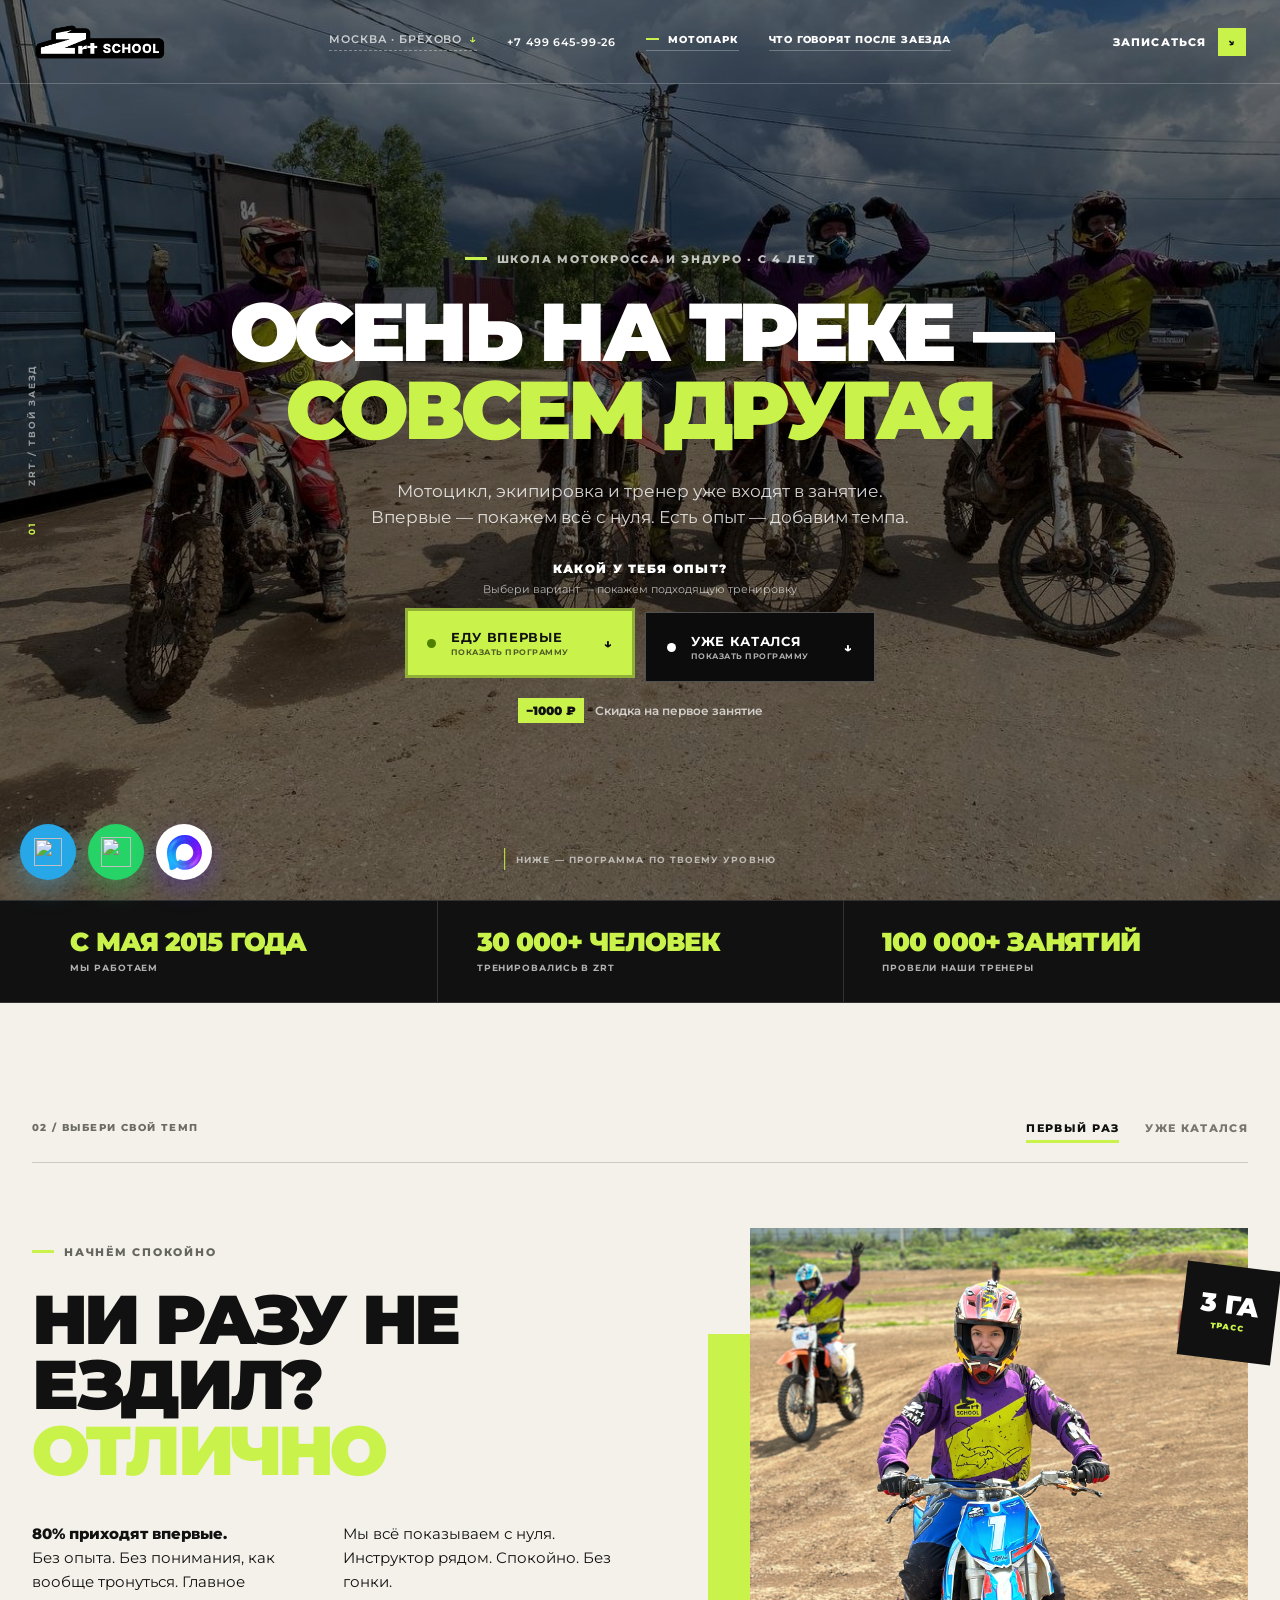
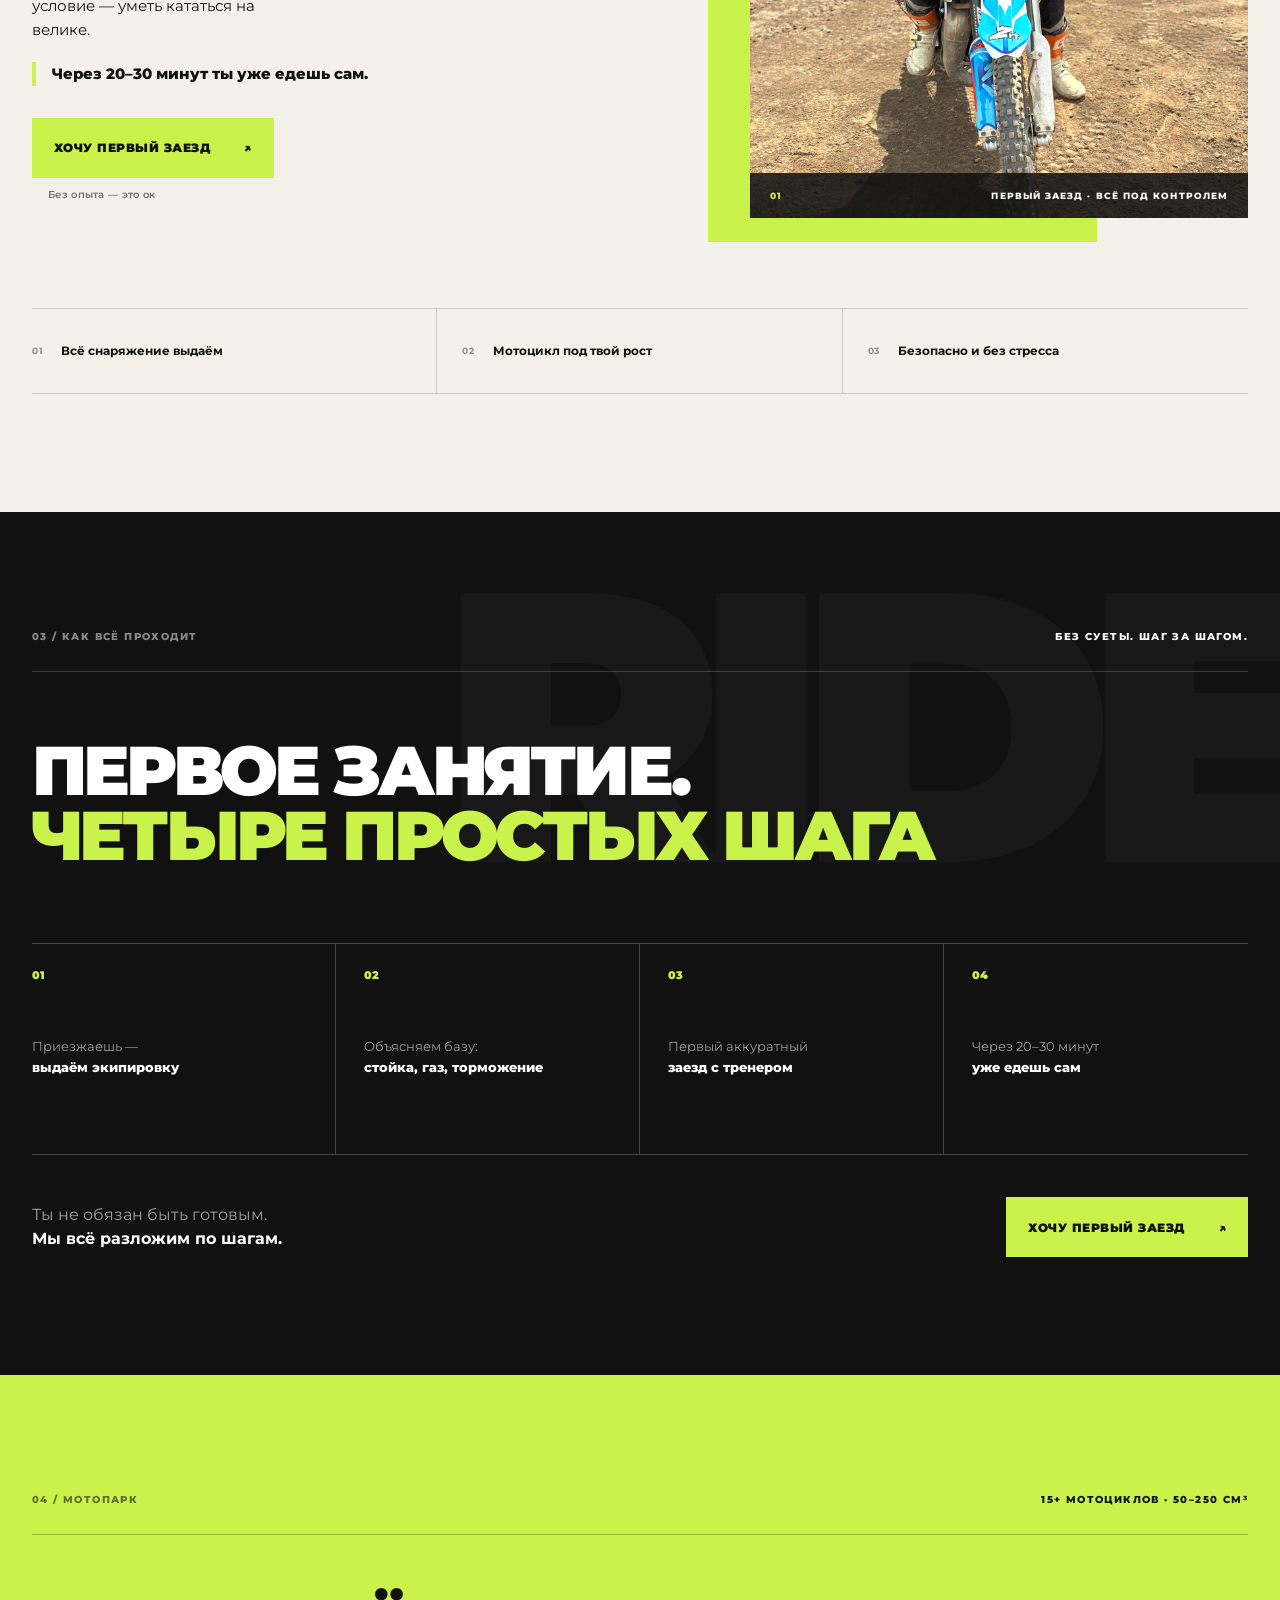
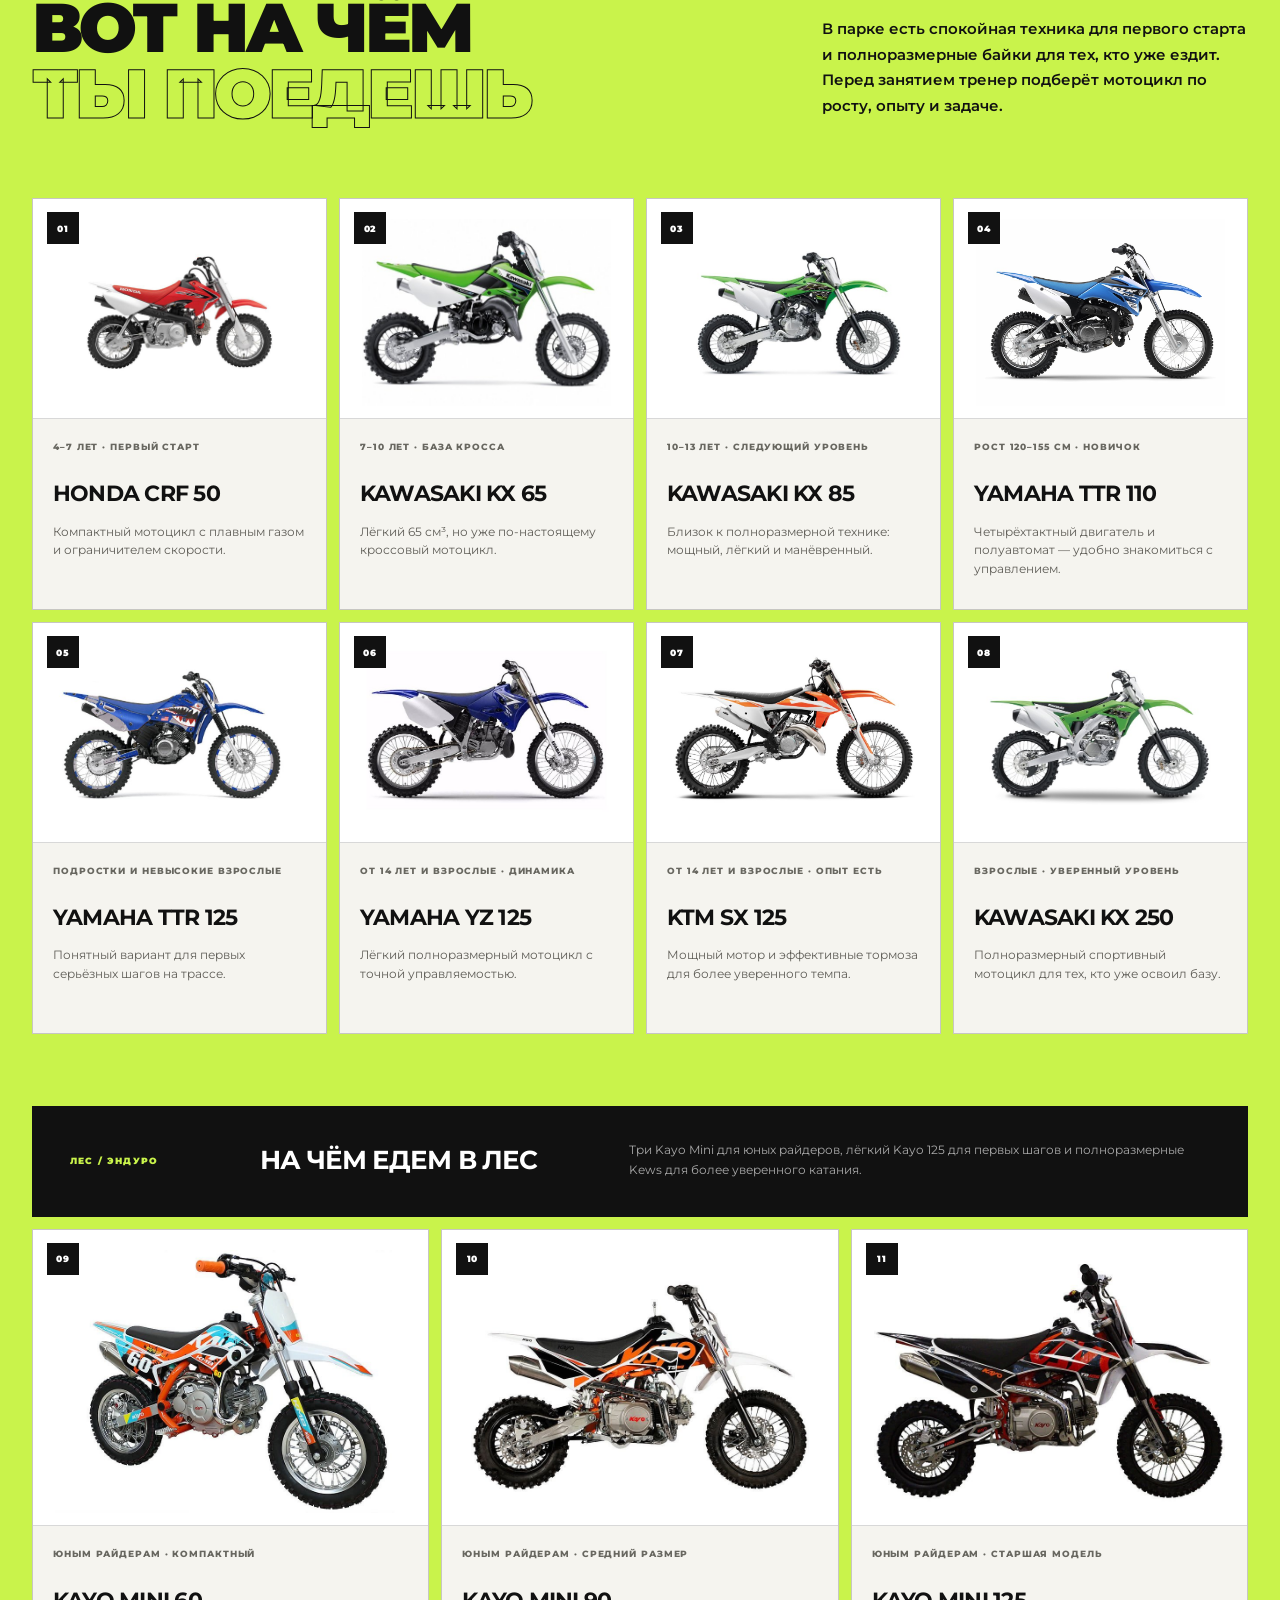
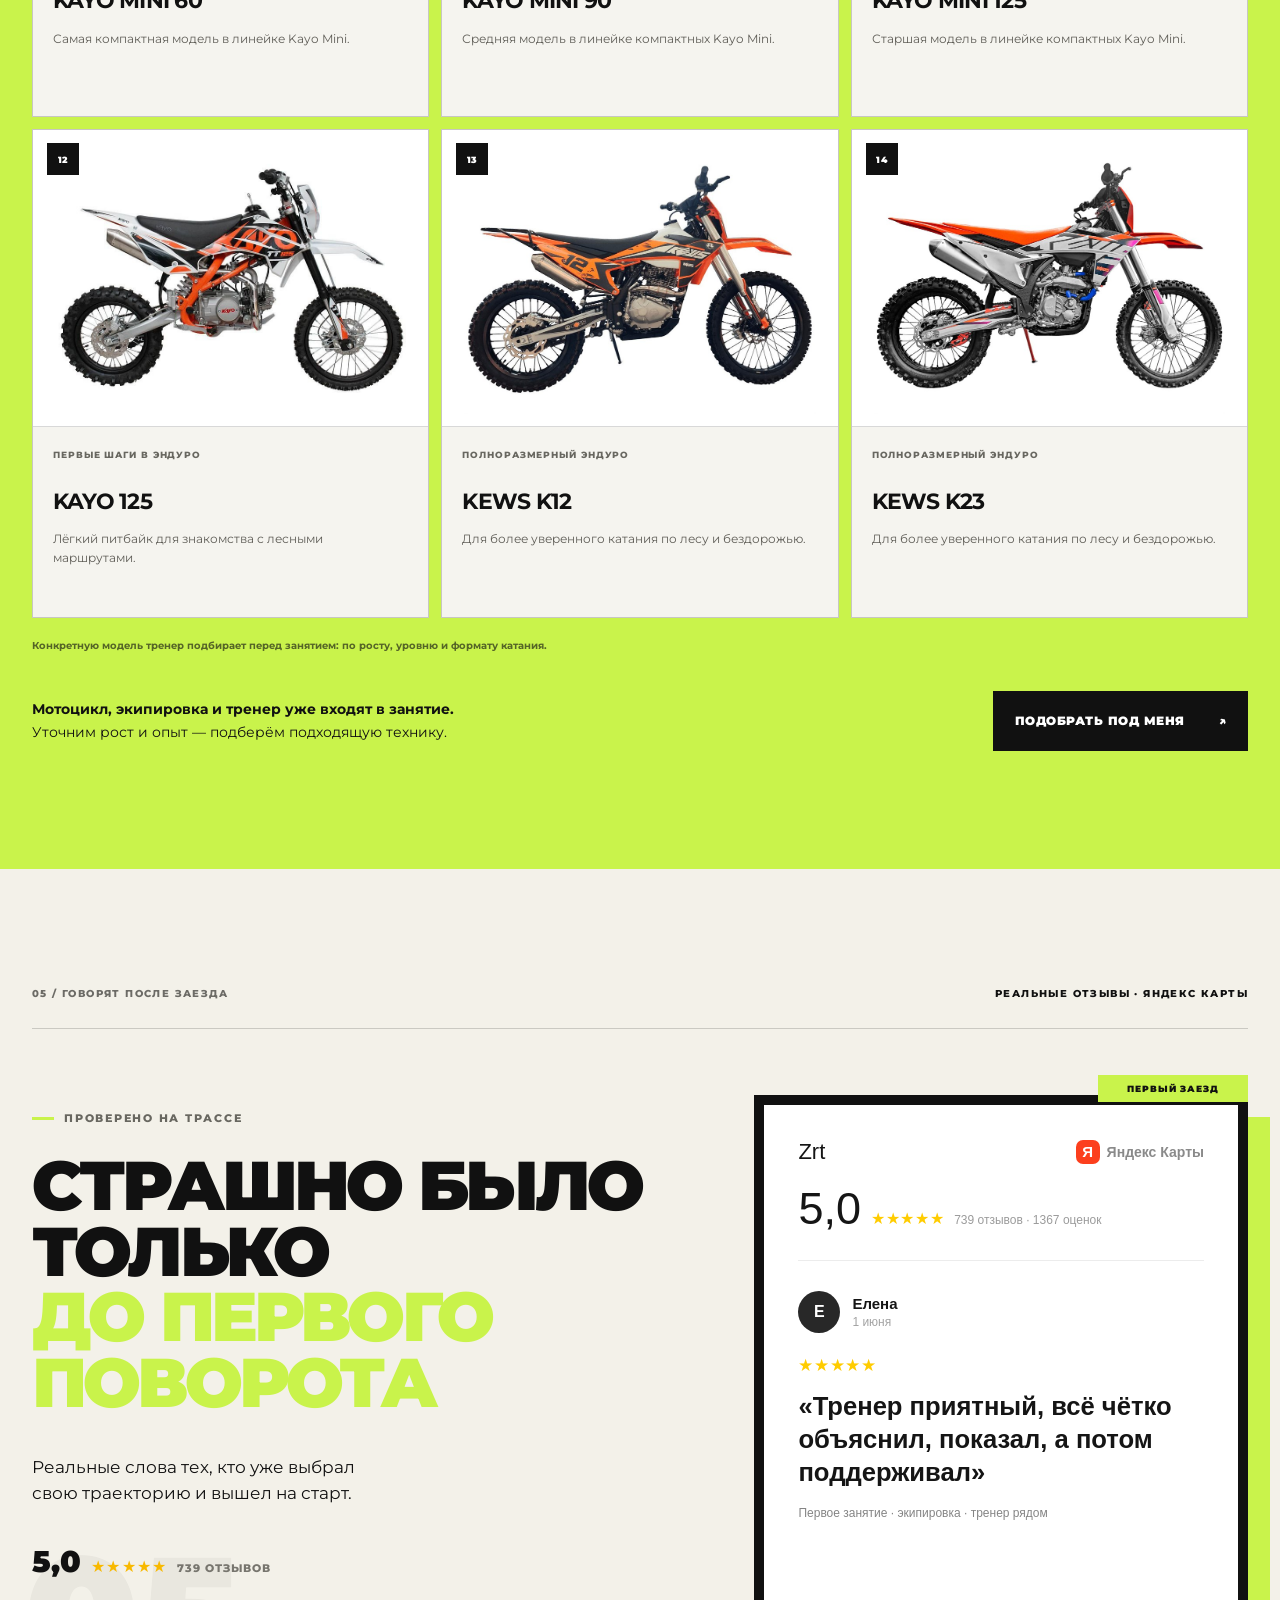
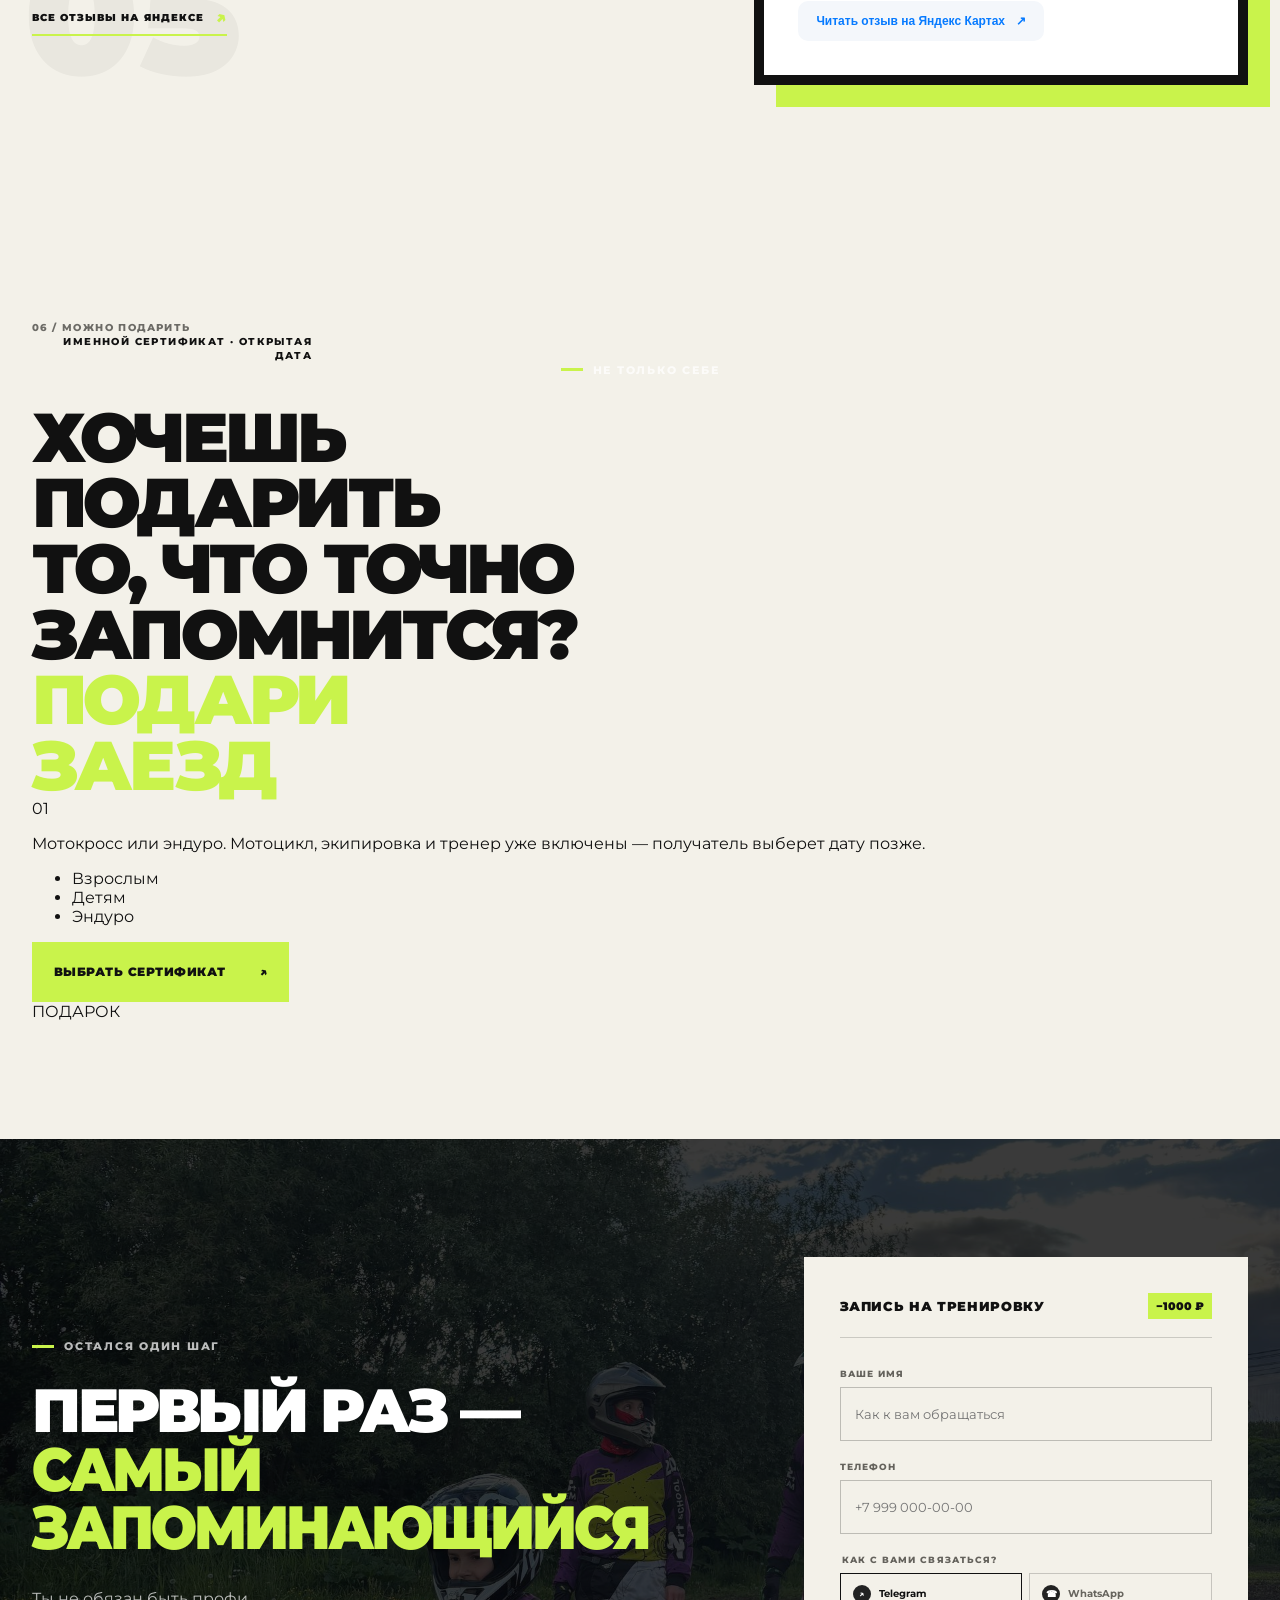
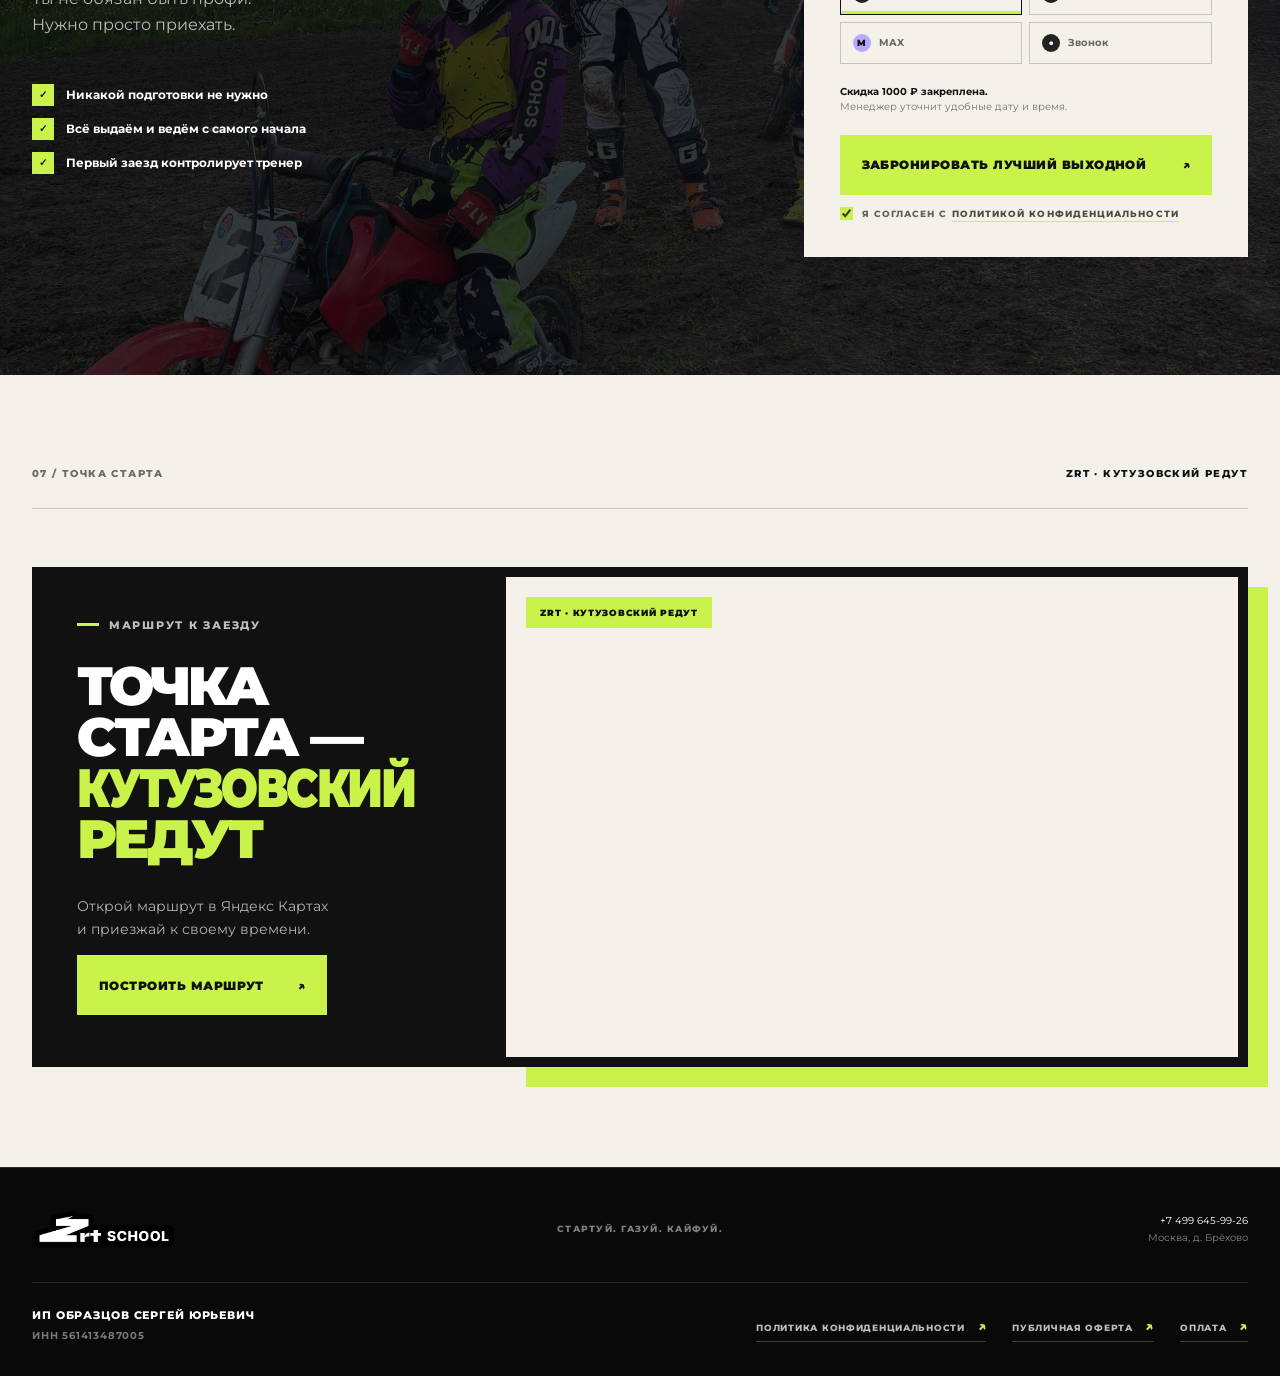
==== commit 8bdb685a: "Добавить варианты первого экрана по аудитории" ====
--- a/site/index.html
+++ b/site/index.html
@@ -1,8 +1,22 @@
 <!DOCTYPE html>
-<html lang="ru">
+<html lang="ru" data-audience="cold">
 <head>
   <meta charset="UTF-8">
   <meta name="viewport" content="width=device-width, initial-scale=1.0">
+  <script>
+    (() => {
+      const audience = new URLSearchParams(window.location.search).get('audience');
+      if (audience === 'return') document.documentElement.dataset.audience = 'return';
+    })();
+  </script>
+  <style>
+    [data-audience-copy] { display: none; }
+    html[data-audience="cold"] [data-audience-copy="cold"],
+    html[data-audience="return"] [data-audience-copy="return"] { display: block; }
+    @media (max-width: 560px) {
+      h1 [data-audience-copy="cold"] { font-size: clamp(24px, 8vw, 40px); }
+    }
+  </style>
   <script src="yandex-metrika.js"></script>
   <script src="vk-goals.js?v=20260820-scenarios"></script>
   <meta name="description" content="Первое занятие по мотокроссу в ZRT: экипировка, мотоцикл и тренер включены. Скидка 1000 ₽ на первый заезд.">
@@ -70,8 +84,12 @@
       </div>
       <div class="hero__content container">
         <p class="eyebrow eyebrow--light"><span></span> Школа мотокросса и эндуро · с 4 лет</p>
-        <h1 id="hero-title">Раз зашёл снова —<br><em>значит зацепило</em></h1>
-        <p class="hero__lead">Обычно так откладывают спортзал, английский и отпуск.<br>Но это всего один заезд.</p>
+        <h1 id="hero-title">
+          <span data-audience-copy="cold">Осень на треке —<br><em>совсем другая</em></span>
+          <span data-audience-copy="return">Раз зашёл снова —<br><em>значит зацепило</em></span>
+        </h1>
+        <p class="hero__lead" data-audience-copy="cold">Мотоцикл, экипировка и тренер уже входят в занятие.<br>Впервые — покажем всё с нуля. Есть опыт — добавим темпа.</p>
+        <p class="hero__lead" data-audience-copy="return">Обычно так откладывают спортзал, английский и отпуск.<br>Но это всего один заезд.</p>
 
         <div class="hero__choice-intro">
           <p>Какой у тебя опыт?</p>
@@ -91,7 +109,8 @@
           </button>
         </div>
 
-        <p class="hero__discount"><span>−1000 ₽</span> Скидка на первое занятие никуда не делась</p>
+        <p class="hero__discount" data-audience-copy="cold"><span>−1000 ₽</span> Скидка на первое занятие</p>
+        <p class="hero__discount" data-audience-copy="return"><span>−1000 ₽</span> Скидка на первое занятие никуда не делась</p>
       </div>
       <a class="hero__scroll" href="#scenario"><span></span> Ниже — программа по твоему уровню</a>
     </section>
@@ -480,6 +499,41 @@
               </article>
             </div>
           </div>
+        </div>
+      </div>
+    </section>
+
+    <section class="gift-certificate section" id="gift-certificate" aria-labelledby="gift-certificate-title">
+      <div class="container">
+        <div class="gift-certificate__card">
+          <div class="gift-certificate__topline">
+            <p class="section-index">06 / МОЖНО ПОДАРИТЬ</p>
+            <p class="section-caption">Именной сертификат · открытая дата</p>
+          </div>
+
+          <div class="gift-certificate__layout">
+            <div class="gift-certificate__headline">
+              <p class="eyebrow eyebrow--light"><span></span> Не только себе</p>
+              <h2 id="gift-certificate-title">Хочешь<br>подарить<br>то, что точно<br>запомнится?<br><em>Подари<br>заезд</em></h2>
+            </div>
+
+            <div class="gift-certificate__details">
+              <span class="gift-certificate__number" aria-hidden="true">01</span>
+              <div class="gift-certificate__body">
+                <p>Мотокросс или эндуро. Мотоцикл, экипировка и тренер уже включены — получатель выберет дату позже.</p>
+                <ul class="gift-certificate__options" aria-label="Варианты подарочного сертификата">
+                  <li>Взрослым</li>
+                  <li>Детям</li>
+                  <li>Эндуро</li>
+                </ul>
+                <a class="button button--accent gift-certificate__button" href="https://zrt-school.ru/podarok">
+                  Выбрать сертификат <span aria-hidden="true">↗</span>
+                </a>
+              </div>
+            </div>
+          </div>
+
+          <span class="gift-certificate__ghost" aria-hidden="true">ПОДАРОК</span>
         </div>
       </div>
     </section>
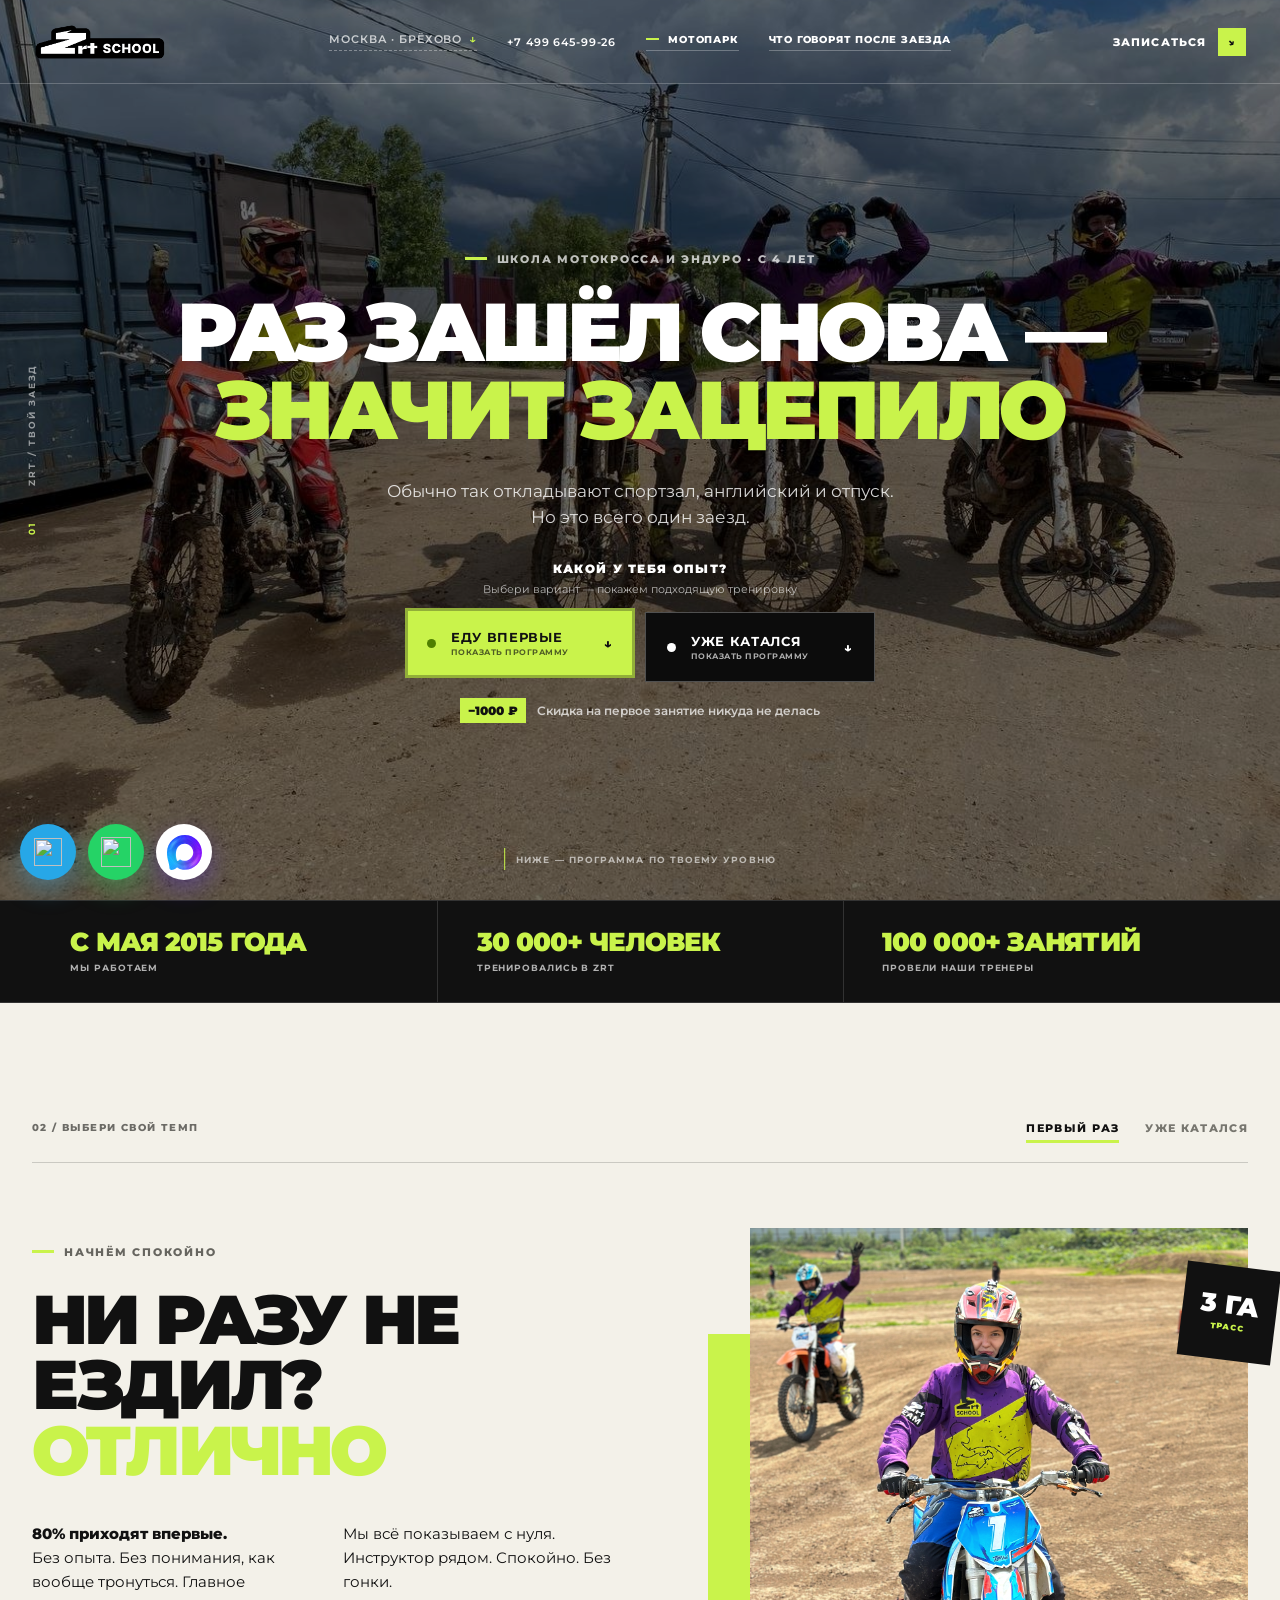
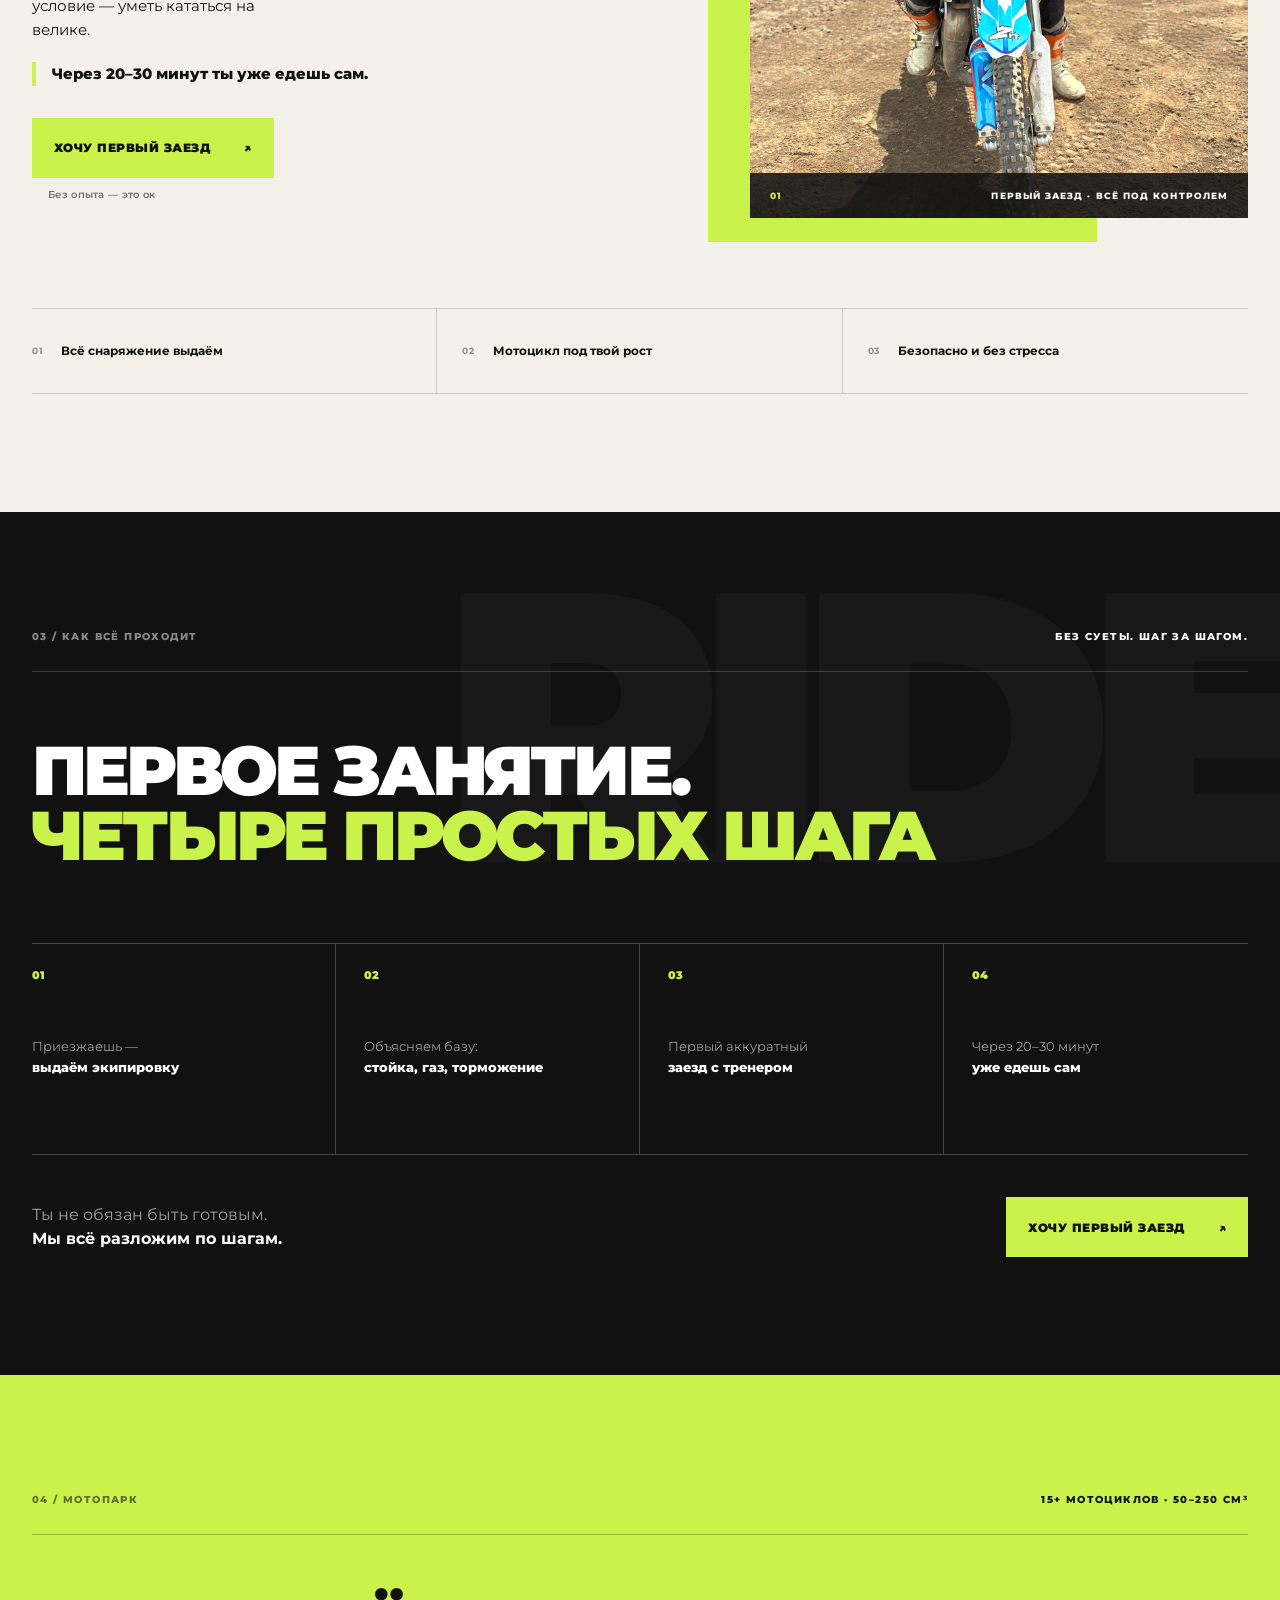
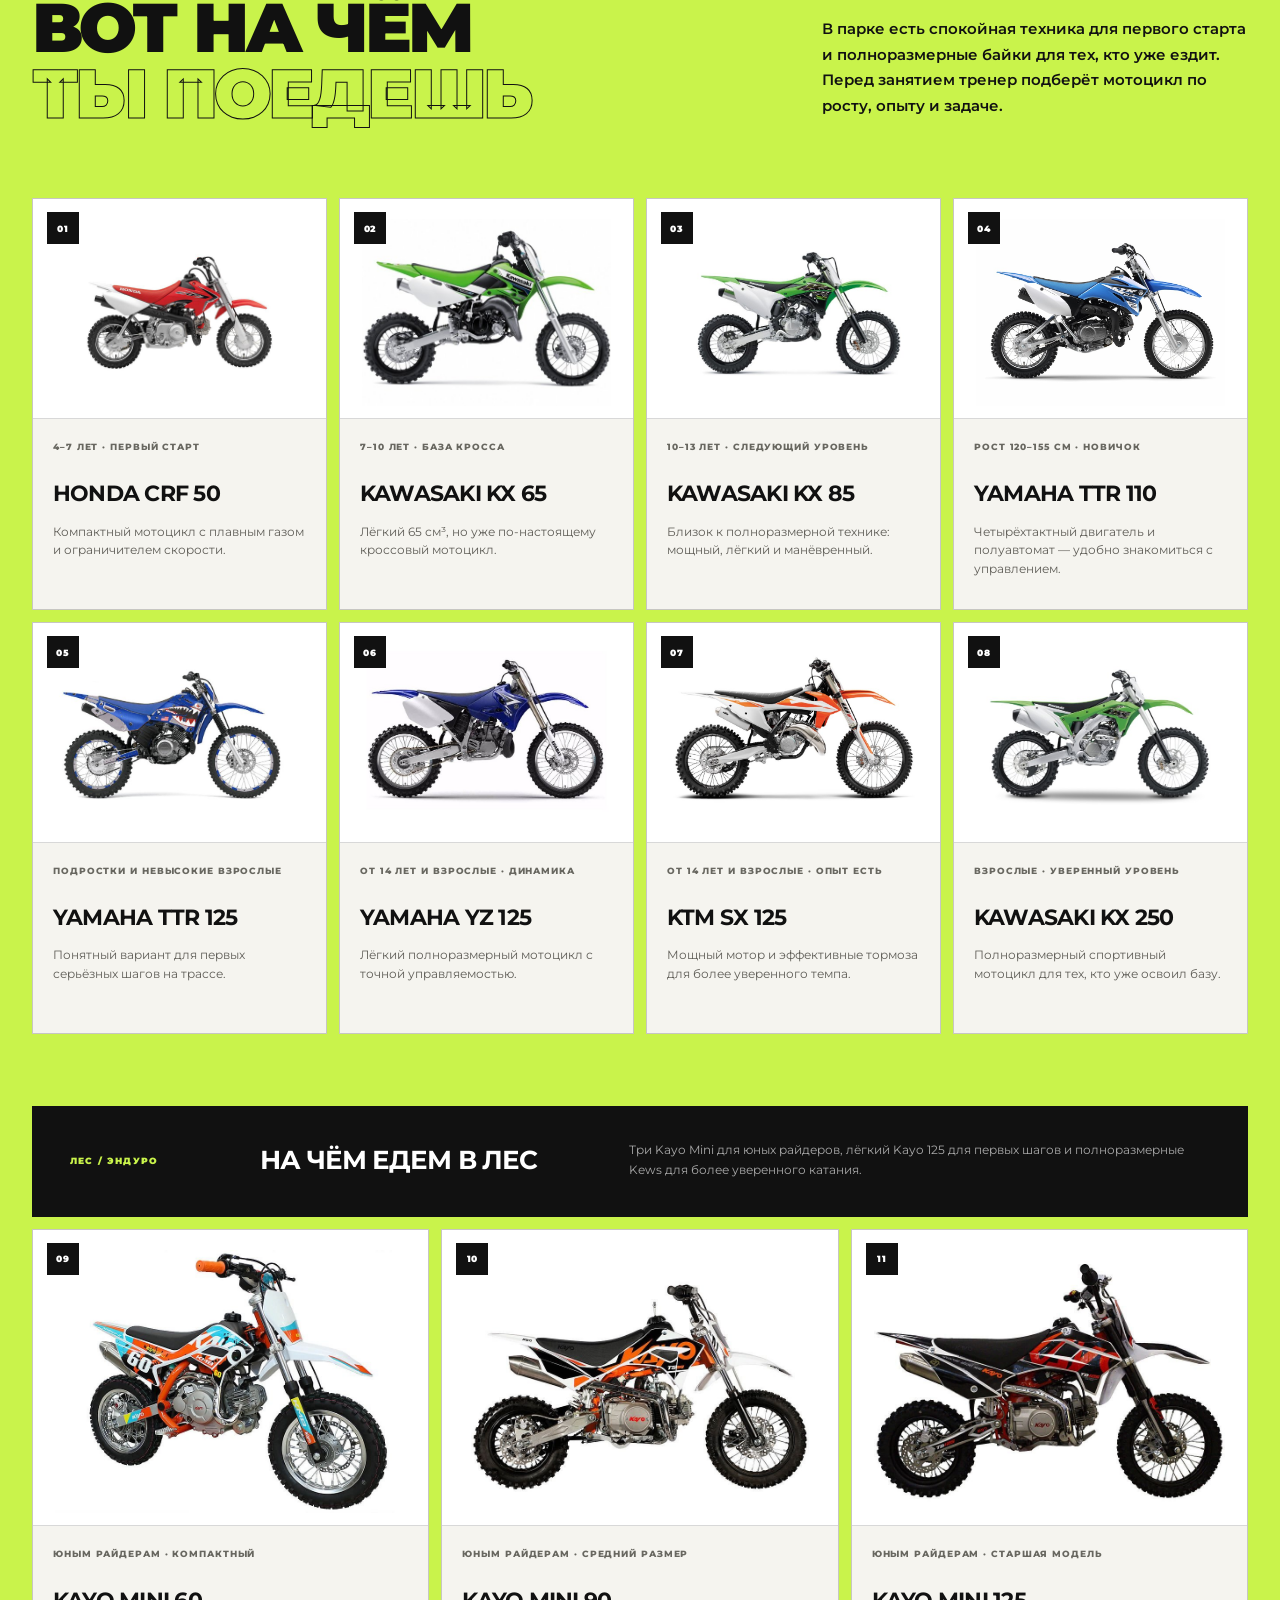
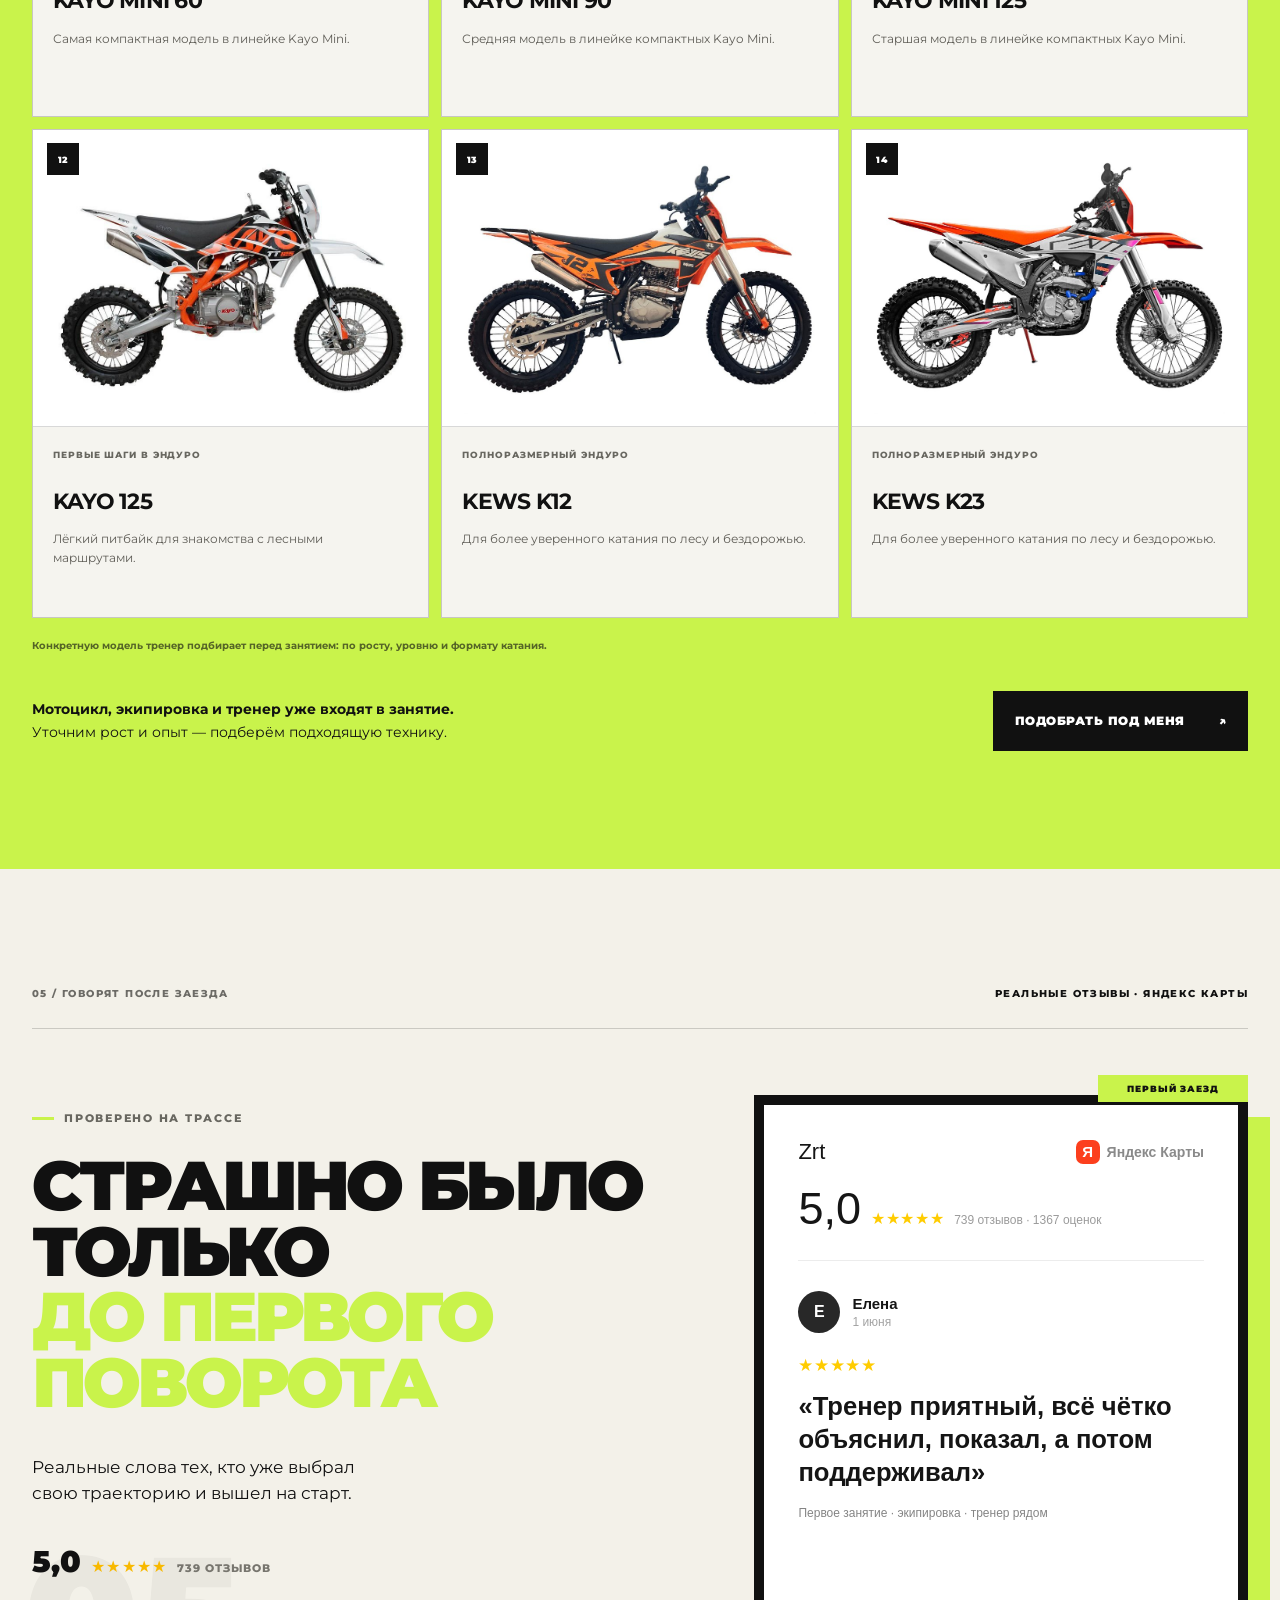
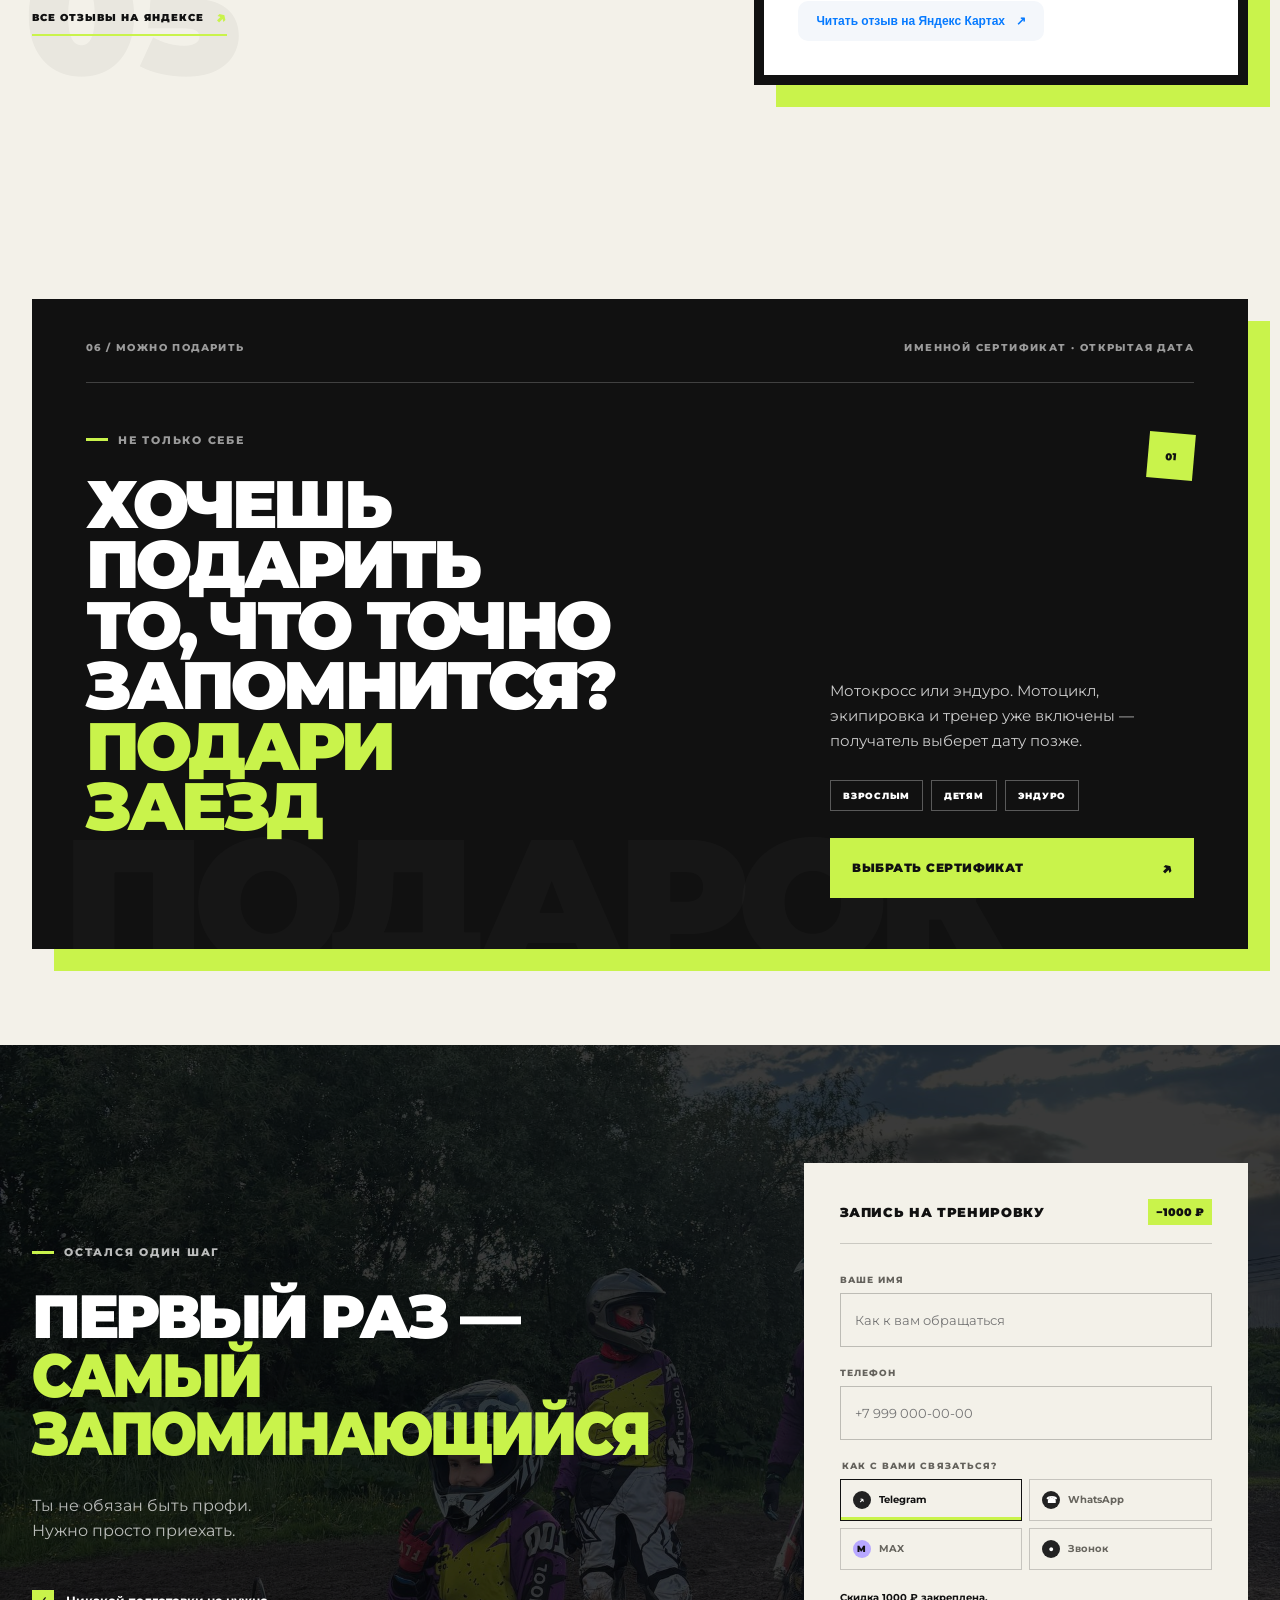
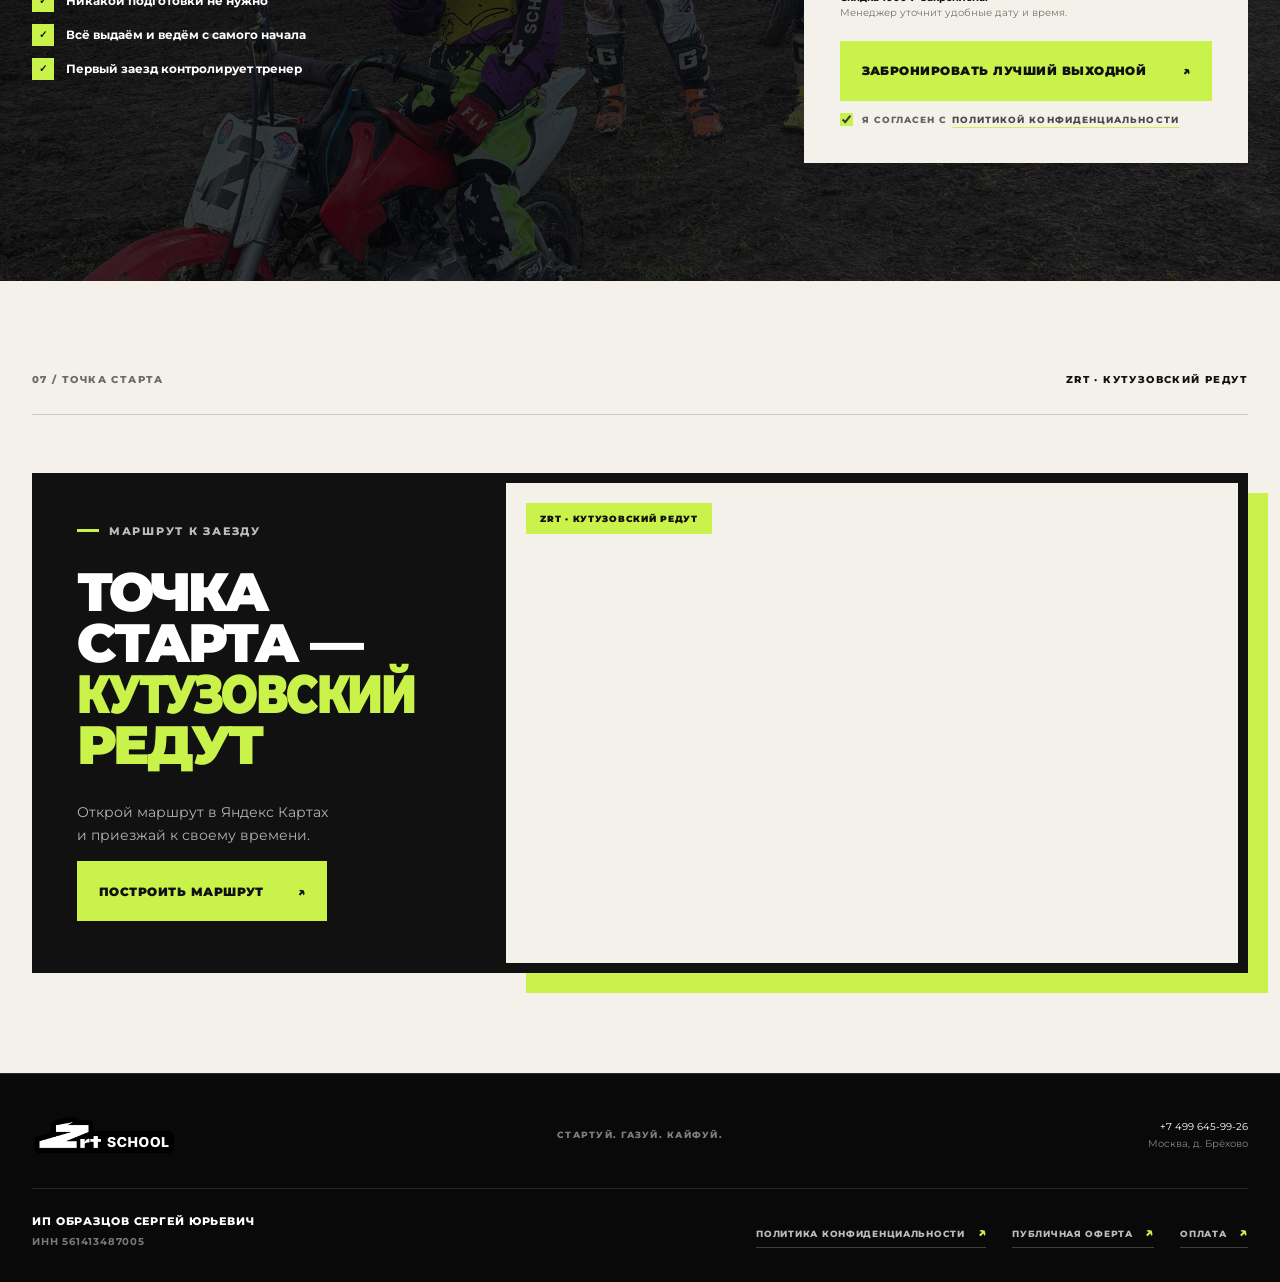
==== commit 4687c101: "Добавить блок подарочного сертификата" ====
--- a/site/index.html
+++ b/site/index.html
@@ -1,22 +1,8 @@
 <!DOCTYPE html>
-<html lang="ru" data-audience="cold">
+<html lang="ru">
 <head>
   <meta charset="UTF-8">
   <meta name="viewport" content="width=device-width, initial-scale=1.0">
-  <script>
-    (() => {
-      const audience = new URLSearchParams(window.location.search).get('audience');
-      if (audience === 'return') document.documentElement.dataset.audience = 'return';
-    })();
-  </script>
-  <style>
-    [data-audience-copy] { display: none; }
-    html[data-audience="cold"] [data-audience-copy="cold"],
-    html[data-audience="return"] [data-audience-copy="return"] { display: block; }
-    @media (max-width: 560px) {
-      h1 [data-audience-copy="cold"] { font-size: clamp(24px, 8vw, 40px); }
-    }
-  </style>
   <script src="yandex-metrika.js"></script>
   <script src="vk-goals.js?v=20260820-scenarios"></script>
   <meta name="description" content="Первое занятие по мотокроссу в ZRT: экипировка, мотоцикл и тренер включены. Скидка 1000 ₽ на первый заезд.">
@@ -84,12 +70,8 @@
       </div>
       <div class="hero__content container">
         <p class="eyebrow eyebrow--light"><span></span> Школа мотокросса и эндуро · с 4 лет</p>
-        <h1 id="hero-title">
-          <span data-audience-copy="cold">Осень на треке —<br><em>совсем другая</em></span>
-          <span data-audience-copy="return">Раз зашёл снова —<br><em>значит зацепило</em></span>
-        </h1>
-        <p class="hero__lead" data-audience-copy="cold">Мотоцикл, экипировка и тренер уже входят в занятие.<br>Впервые — покажем всё с нуля. Есть опыт — добавим темпа.</p>
-        <p class="hero__lead" data-audience-copy="return">Обычно так откладывают спортзал, английский и отпуск.<br>Но это всего один заезд.</p>
+        <h1 id="hero-title">Раз зашёл снова —<br><em>значит зацепило</em></h1>
+        <p class="hero__lead">Обычно так откладывают спортзал, английский и отпуск.<br>Но это всего один заезд.</p>
 
         <div class="hero__choice-intro">
           <p>Какой у тебя опыт?</p>
@@ -109,8 +91,7 @@
           </button>
         </div>
 
-        <p class="hero__discount" data-audience-copy="cold"><span>−1000 ₽</span> Скидка на первое занятие</p>
-        <p class="hero__discount" data-audience-copy="return"><span>−1000 ₽</span> Скидка на первое занятие никуда не делась</p>
+        <p class="hero__discount"><span>−1000 ₽</span> Скидка на первое занятие никуда не делась</p>
       </div>
       <a class="hero__scroll" href="#scenario"><span></span> Ниже — программа по твоему уровню</a>
     </section>
--- a/site/styles.css
+++ b/site/styles.css
@@ -1315,6 +1315,181 @@
   margin-left: 8px;
 }
 
+.gift-certificate {
+  padding: 96px 0;
+  background: var(--paper);
+}
+
+.gift-certificate__card {
+  position: relative;
+  min-height: 650px;
+  padding: 42px 54px 50px;
+  color: var(--white);
+  background: var(--ink);
+  box-shadow: 22px 22px 0 var(--accent);
+  overflow: hidden;
+}
+
+.gift-certificate__topline {
+  position: relative;
+  z-index: 2;
+  min-height: 42px;
+  padding-bottom: 18px;
+  display: flex;
+  justify-content: space-between;
+  align-items: flex-start;
+  gap: 24px;
+  border-bottom: 1px solid rgba(255,255,255,0.2);
+}
+
+.gift-certificate__topline .section-index,
+.gift-certificate__topline .section-caption {
+  color: rgba(255,255,255,0.58);
+}
+
+.gift-certificate__topline .section-caption {
+  max-width: none;
+  white-space: nowrap;
+}
+
+.gift-certificate__layout {
+  position: relative;
+  z-index: 1;
+  min-height: 515px;
+  padding-top: 50px;
+  display: grid;
+  grid-template-columns: minmax(0, 1.35fr) minmax(310px, 0.75fr);
+  gap: clamp(54px, 7vw, 104px);
+}
+
+.gift-certificate__headline {
+  align-self: start;
+}
+
+.gift-certificate__headline .eyebrow {
+  justify-content: flex-start;
+  margin-bottom: 28px;
+  color: rgba(255,255,255,0.58);
+}
+
+.gift-certificate__headline h2 {
+  max-width: 760px;
+  color: var(--white);
+  font-size: clamp(54px, 5.2vw, 82px);
+  line-height: 0.91;
+}
+
+.gift-certificate__headline h2 em {
+  display: block;
+  color: var(--accent);
+}
+
+.gift-certificate__details {
+  position: relative;
+  min-width: 0;
+  padding-top: 76px;
+  display: flex;
+  align-items: flex-end;
+}
+
+.gift-certificate__number {
+  position: absolute;
+  top: 0;
+  right: 0;
+  width: 46px;
+  height: 46px;
+  display: grid;
+  place-items: center;
+  color: var(--ink);
+  background: var(--accent);
+  font-size: 10px;
+  font-weight: 900;
+  transform: rotate(5deg);
+}
+
+.gift-certificate__body {
+  width: 100%;
+}
+
+.gift-certificate__body > p {
+  margin: 0;
+  color: rgba(255,255,255,0.78);
+  font-size: 15px;
+  line-height: 1.65;
+}
+
+.gift-certificate__options {
+  margin: 26px 0 0;
+  padding: 0;
+  display: flex;
+  flex-wrap: wrap;
+  gap: 8px;
+  list-style: none;
+}
+
+.gift-certificate__options li {
+  padding: 9px 12px;
+  border: 1px solid rgba(255,255,255,0.3);
+  font-size: 9px;
+  font-weight: 900;
+  letter-spacing: 0.08em;
+  text-transform: uppercase;
+}
+
+.gift-certificate__button {
+  width: 100%;
+  margin-top: 27px;
+  color: var(--ink);
+}
+
+.gift-certificate__button span {
+  font-size: 17px;
+}
+
+.gift-certificate__ghost {
+  position: absolute;
+  z-index: 0;
+  left: 30px;
+  bottom: -0.24em;
+  color: rgba(255,255,255,0.025);
+  font-size: clamp(110px, 14vw, 210px);
+  font-weight: 900;
+  line-height: 1;
+  letter-spacing: -0.06em;
+  white-space: nowrap;
+  pointer-events: none;
+}
+
+@media (max-width: 980px) {
+  .gift-certificate__card {
+    min-height: 0;
+    padding: 34px 36px 38px;
+    box-shadow: 16px 16px 0 var(--accent);
+  }
+
+  .gift-certificate__layout {
+    min-height: 0;
+    grid-template-columns: 1fr;
+    gap: 48px;
+  }
+
+  .gift-certificate__headline h2 {
+    max-width: 680px;
+  }
+
+  .gift-certificate__details {
+    padding-top: 0;
+  }
+
+  .gift-certificate__number {
+    display: none;
+  }
+
+  .gift-certificate__body {
+    max-width: 560px;
+  }
+}
+
 .booking {
   min-height: 790px;
   display: flex;
@@ -2386,6 +2561,74 @@
     min-width: 132px;
     padding: 7px 12px;
     font-size: 8px;
+  }
+
+  .gift-certificate {
+    padding: 64px 0 74px;
+  }
+
+  .gift-certificate__card {
+    padding: 26px 21px 31px;
+    box-shadow: 10px 10px 0 var(--accent);
+  }
+
+  .gift-certificate__topline {
+    display: grid;
+    gap: 8px;
+  }
+
+  .gift-certificate__topline .section-caption {
+    text-align: left;
+  }
+
+  .gift-certificate__topline .section-index,
+  .gift-certificate__topline .section-caption {
+    font-size: 8px;
+    white-space: nowrap;
+  }
+
+  .gift-certificate__layout {
+    padding-top: 38px;
+    gap: 34px;
+  }
+
+  .gift-certificate__headline .eyebrow {
+    margin-bottom: 24px;
+  }
+
+  .gift-certificate__headline h2 {
+    font-size: clamp(32px, 10vw, 42px);
+    line-height: 0.93;
+    letter-spacing: -0.065em;
+  }
+
+  .gift-certificate__body > p {
+    font-size: 13px;
+    line-height: 1.65;
+  }
+
+  .gift-certificate__options {
+    margin-top: 20px;
+    gap: 6px;
+  }
+
+  .gift-certificate__options li {
+    padding: 7px 9px;
+    font-size: 8px;
+  }
+
+  .gift-certificate__button {
+    min-height: 57px;
+    margin-top: 23px;
+    padding-inline: 18px;
+    gap: 18px;
+    font-size: 10px;
+  }
+
+  .gift-certificate__ghost {
+    left: 12px;
+    bottom: -0.16em;
+    font-size: 92px;
   }
 
   .booking {
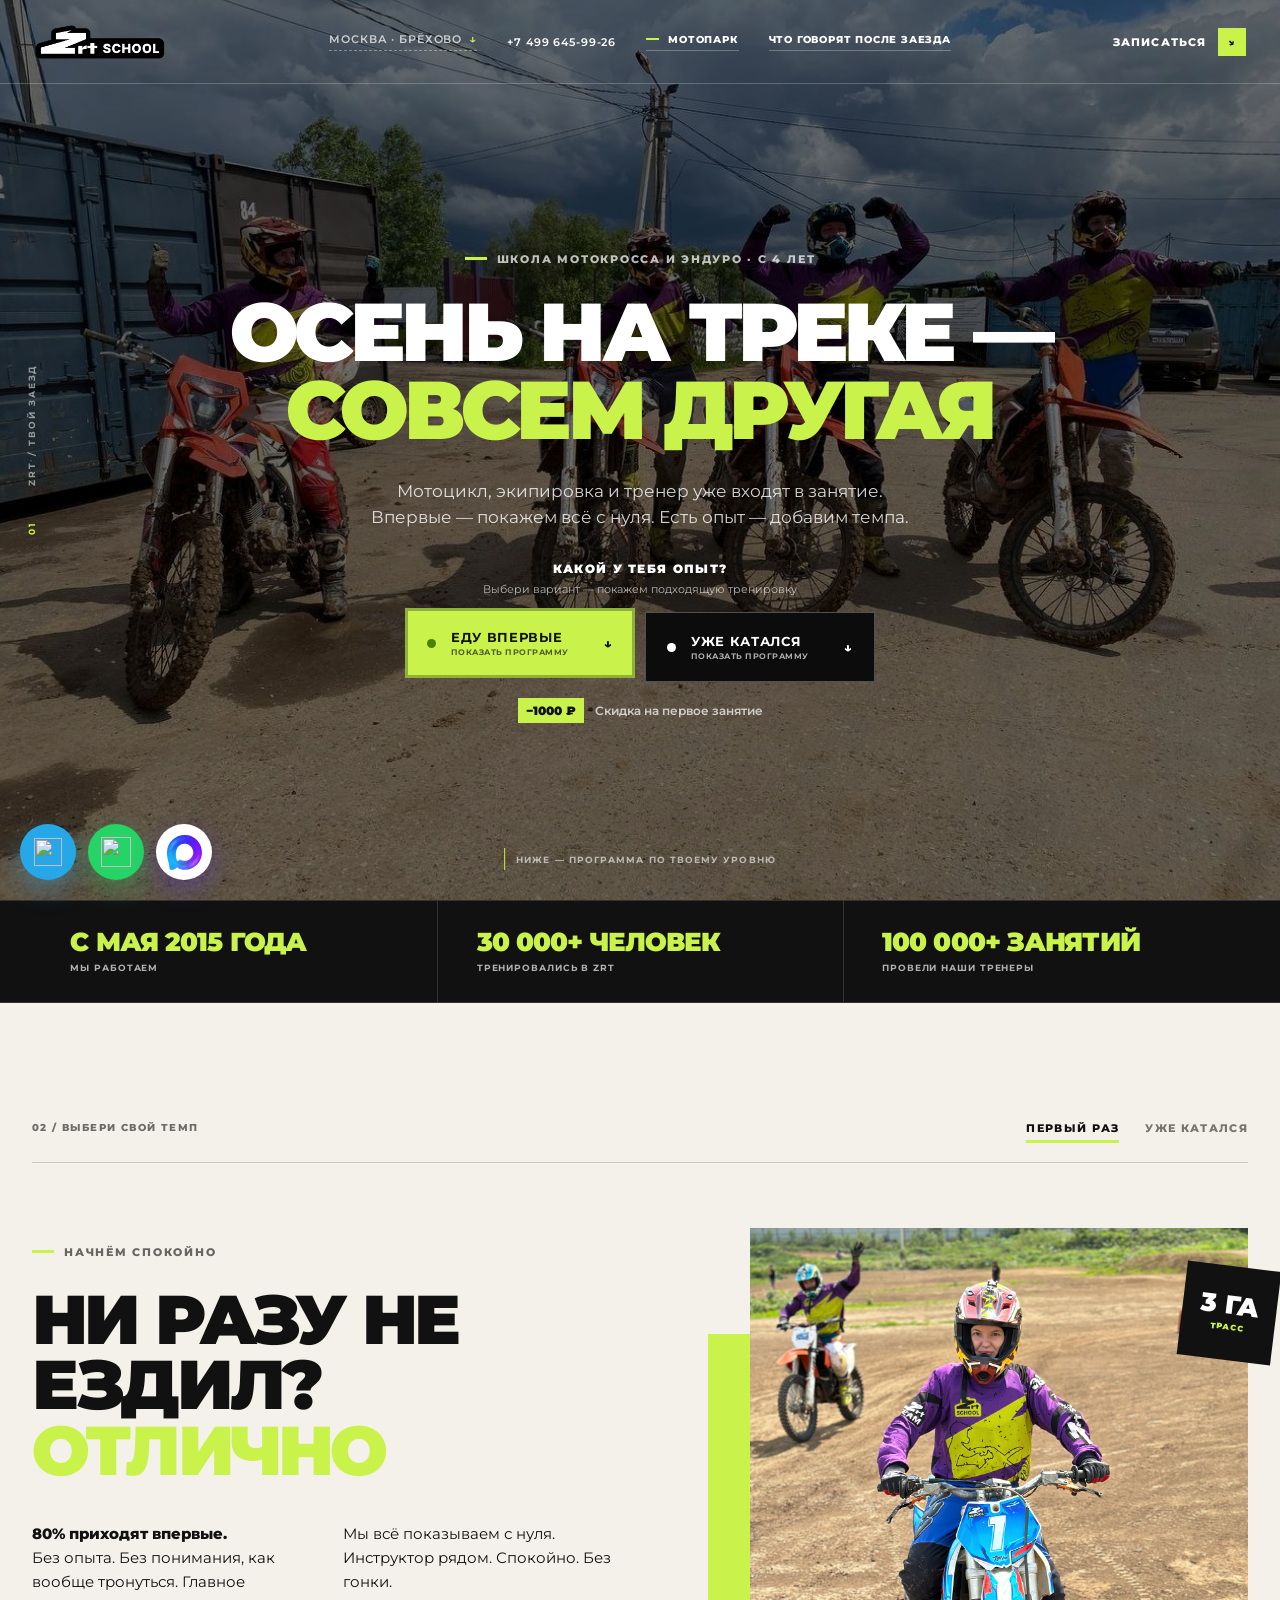
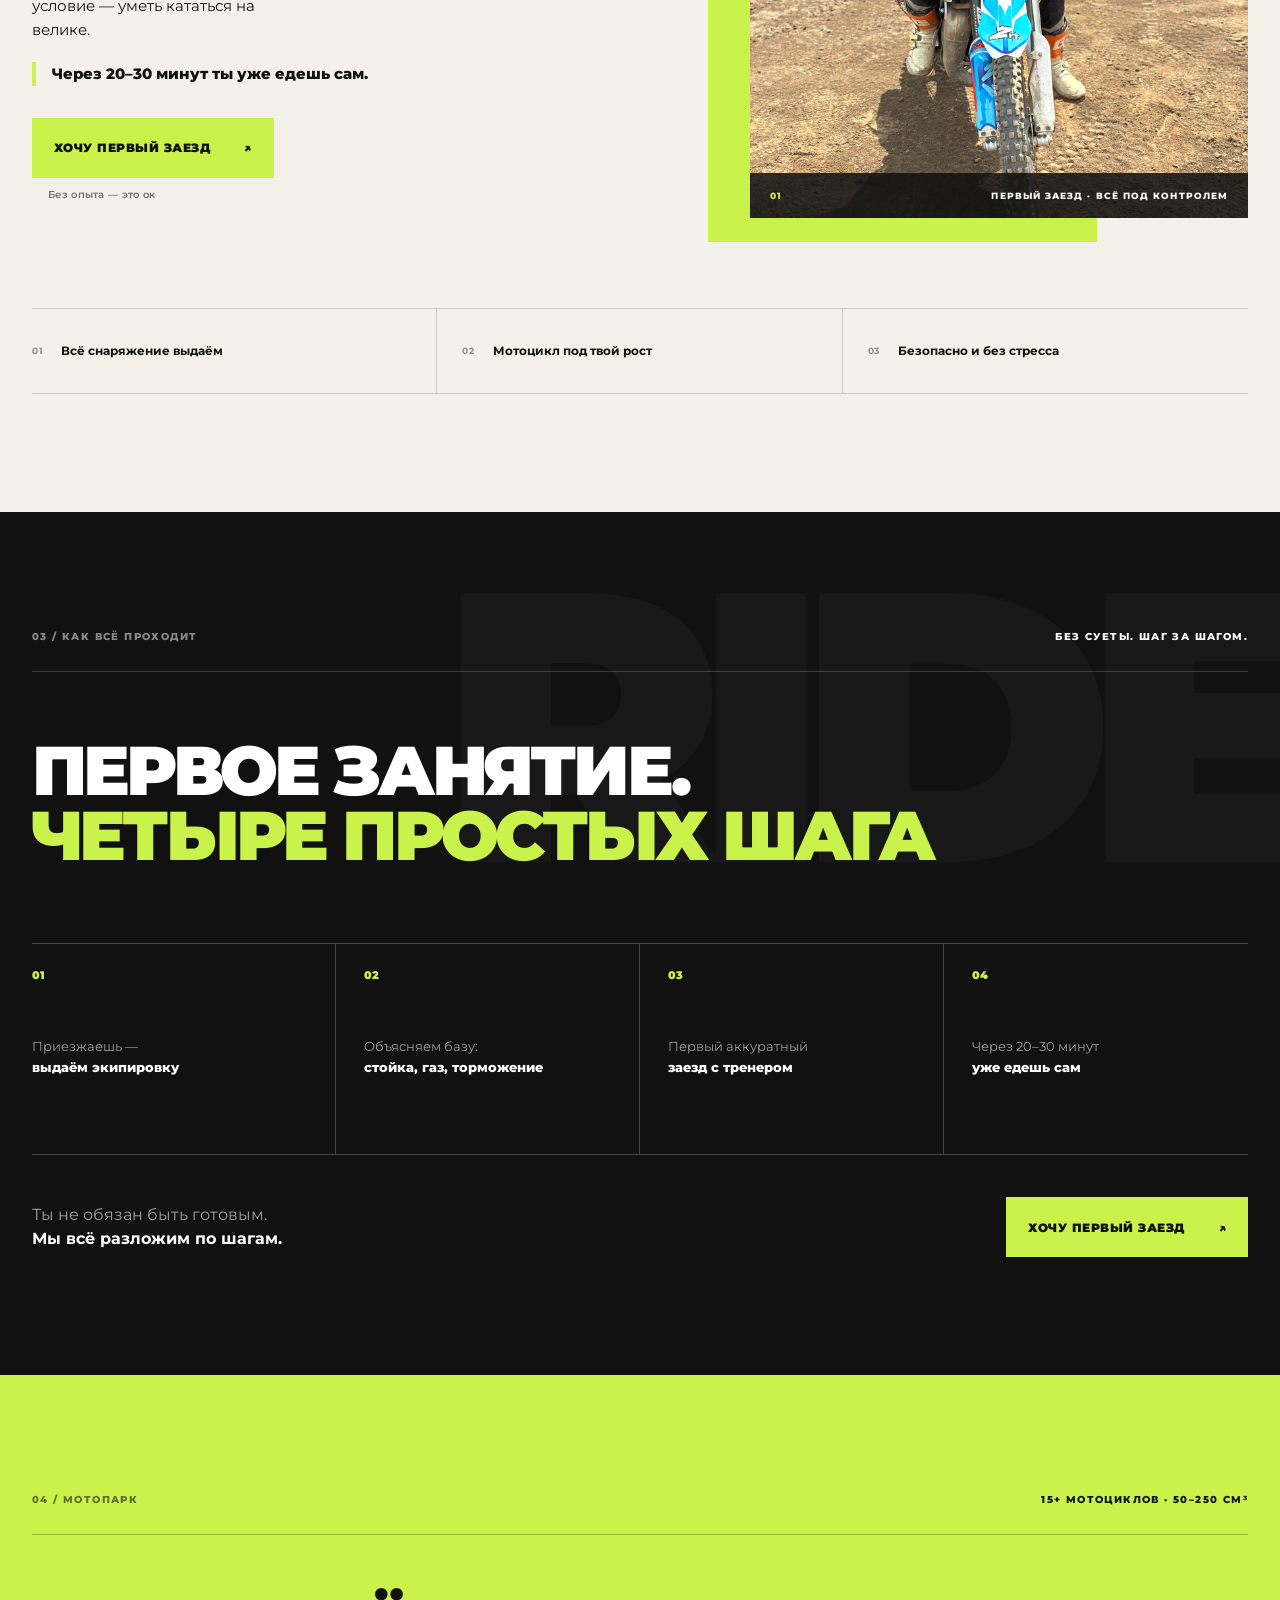
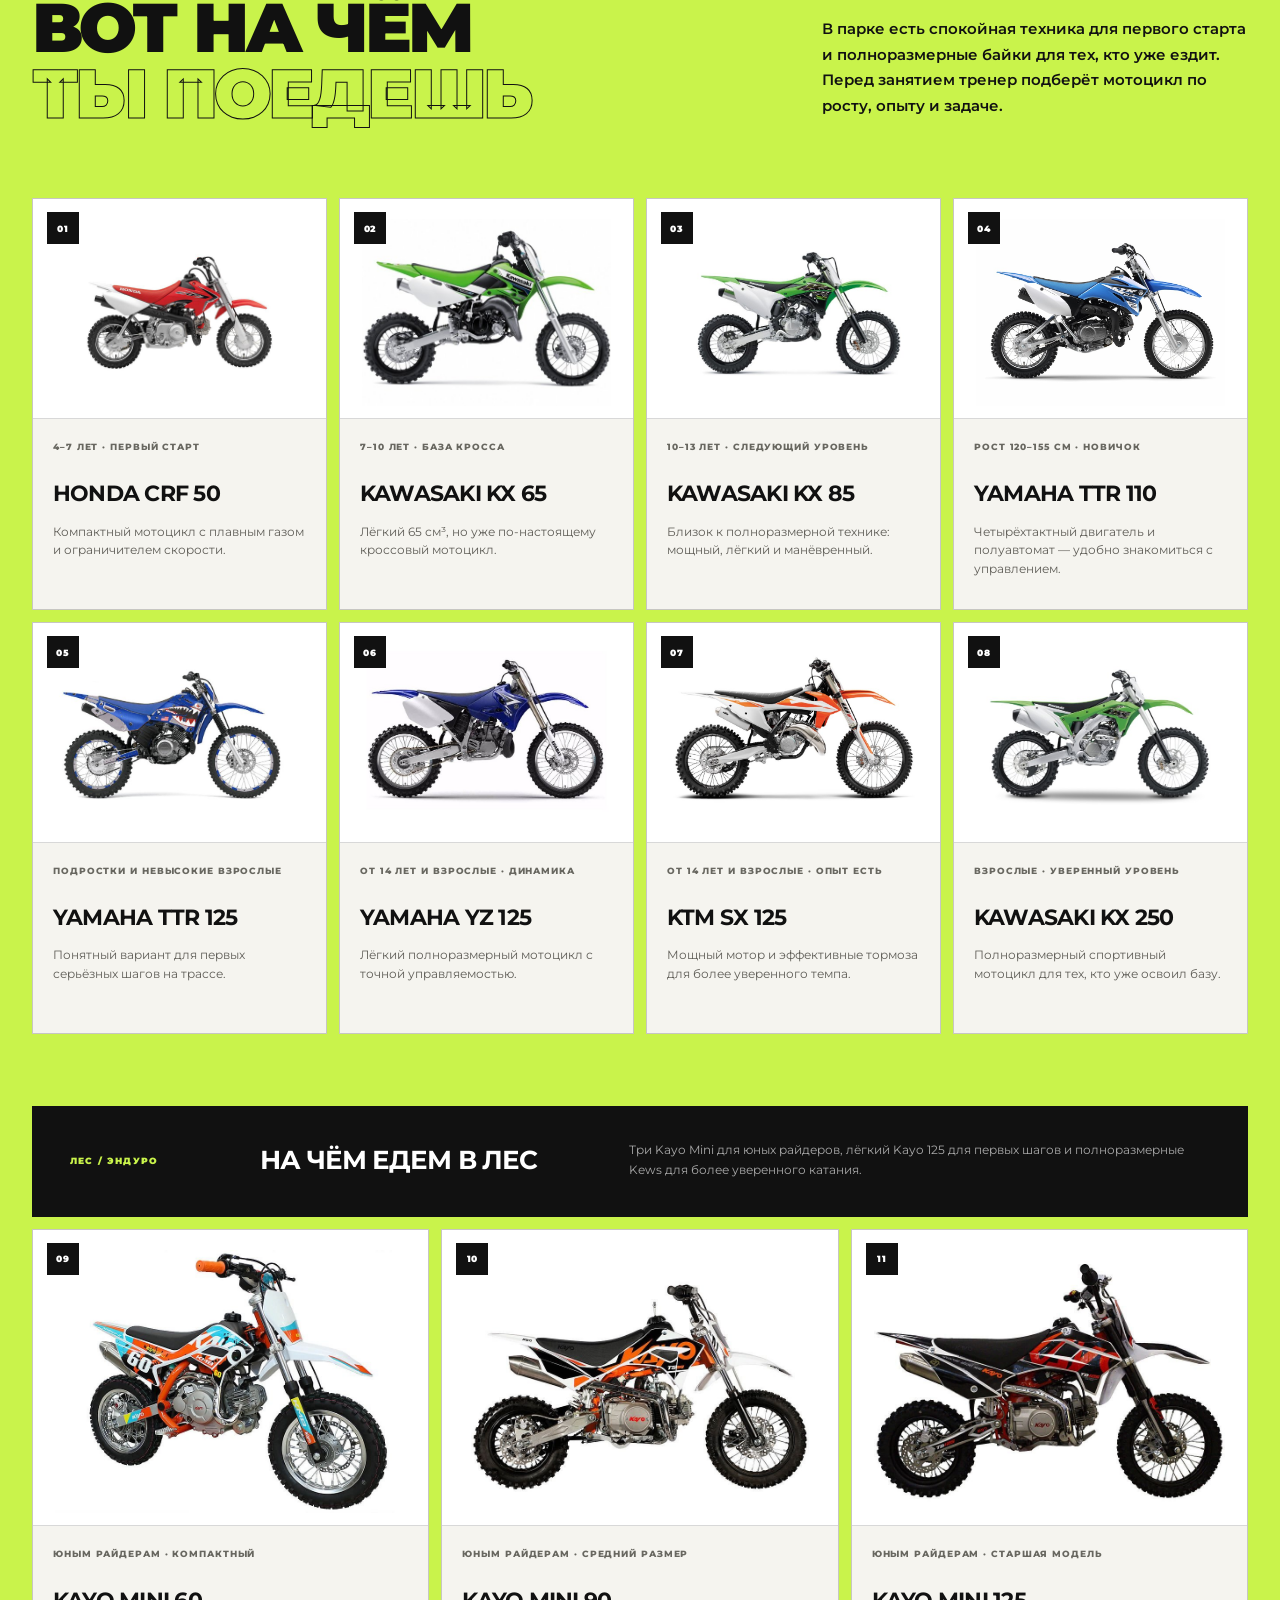
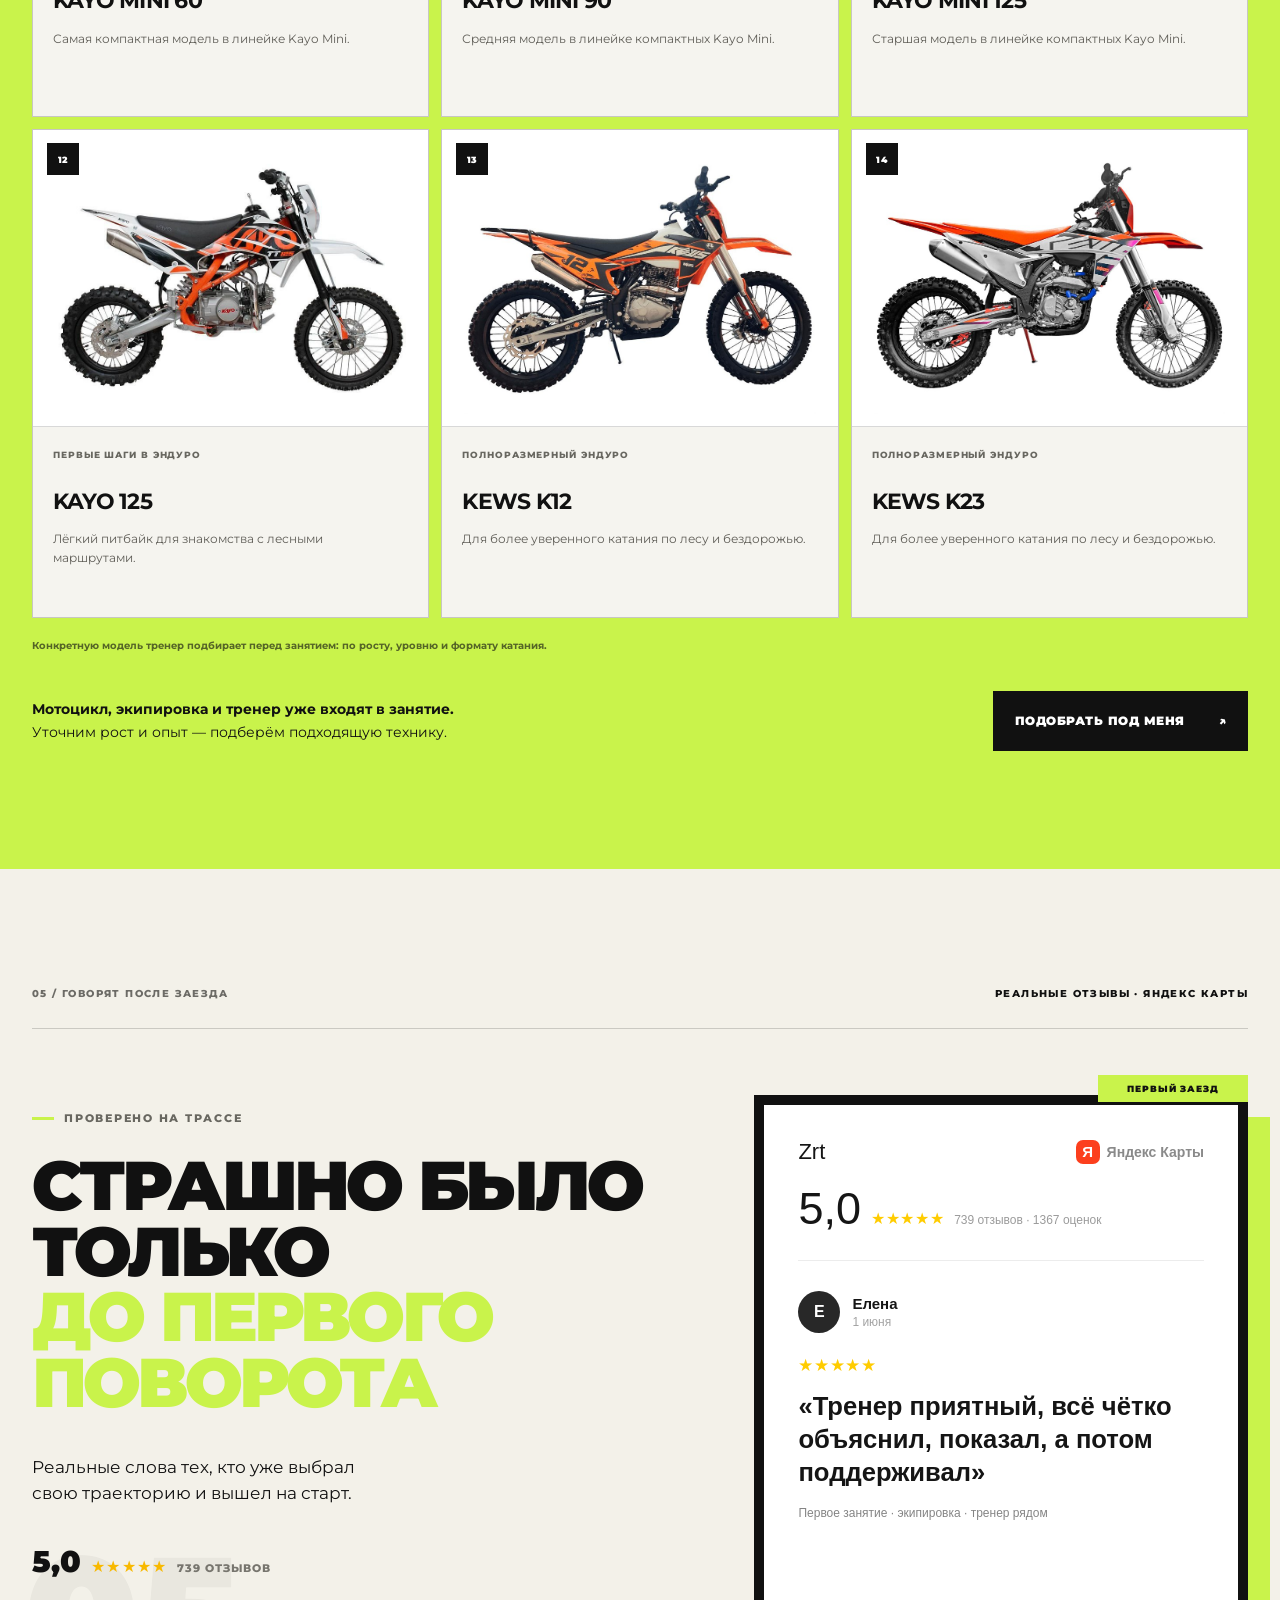
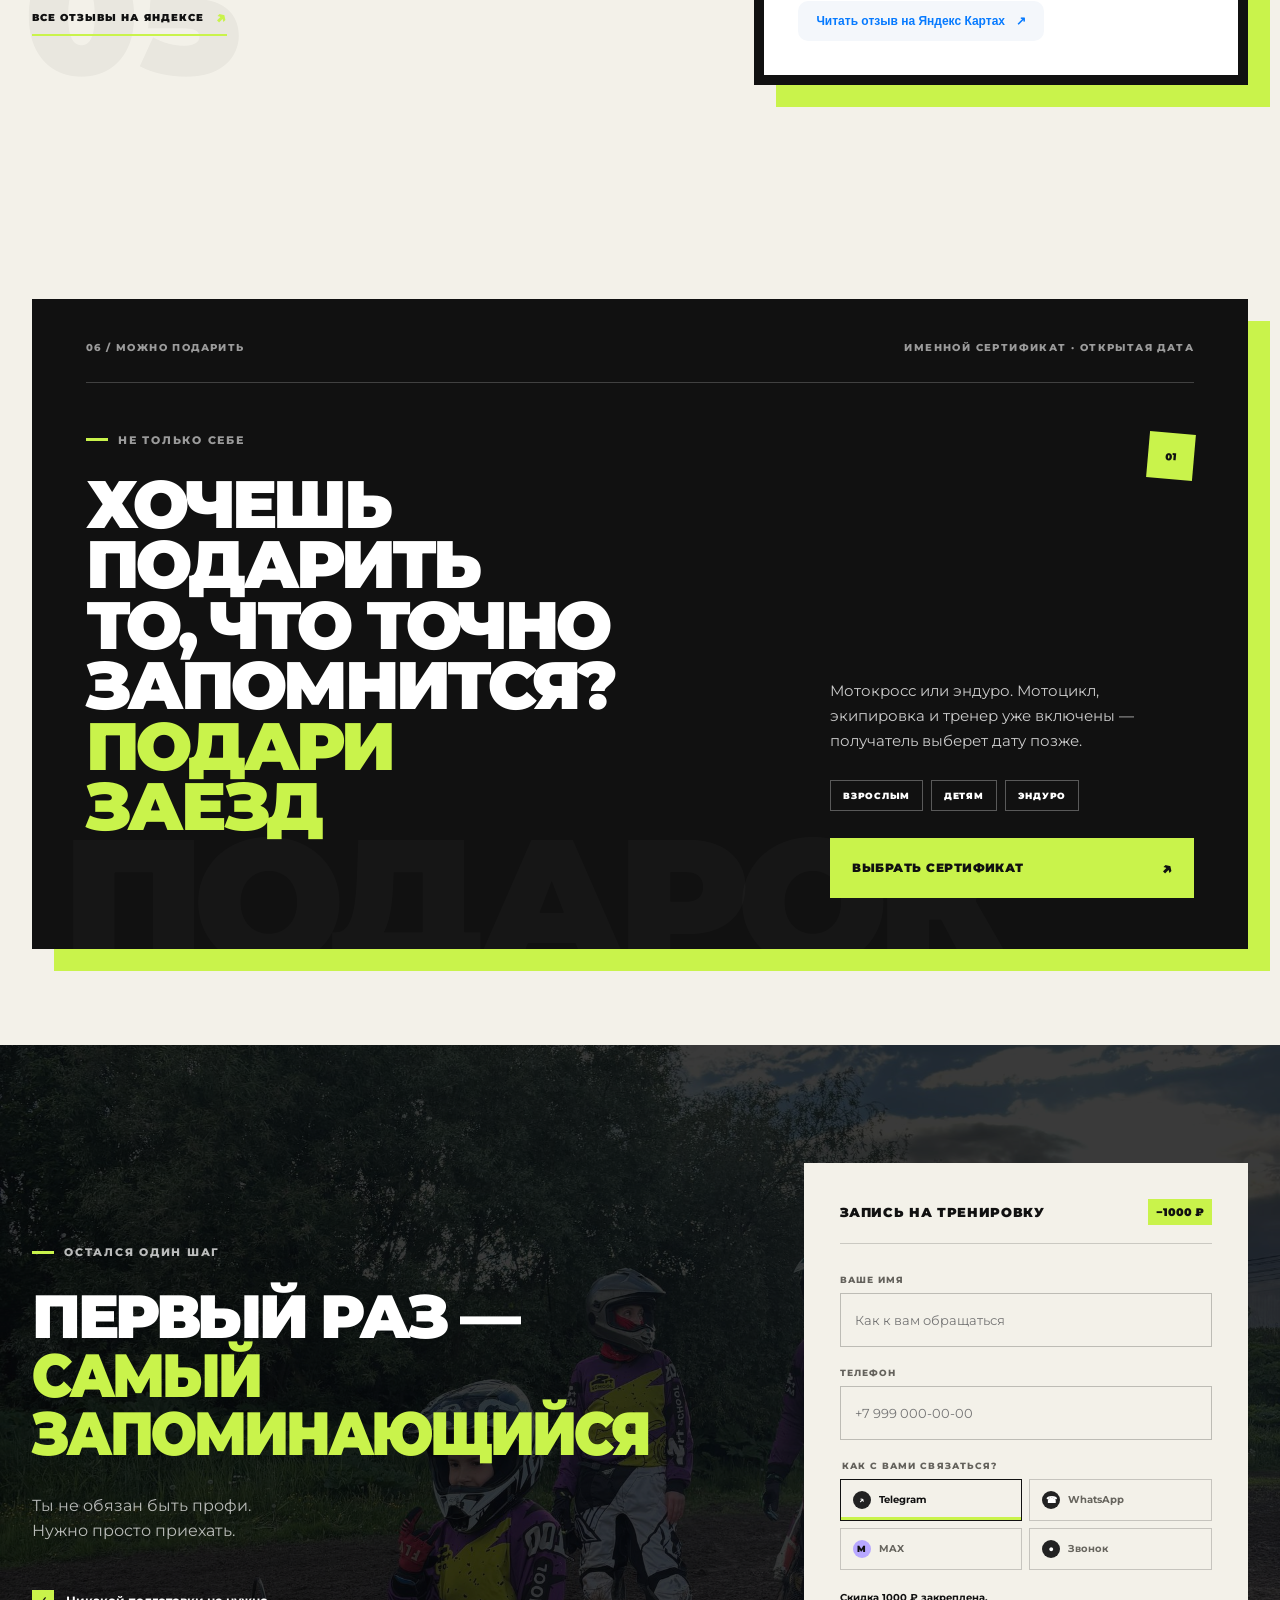
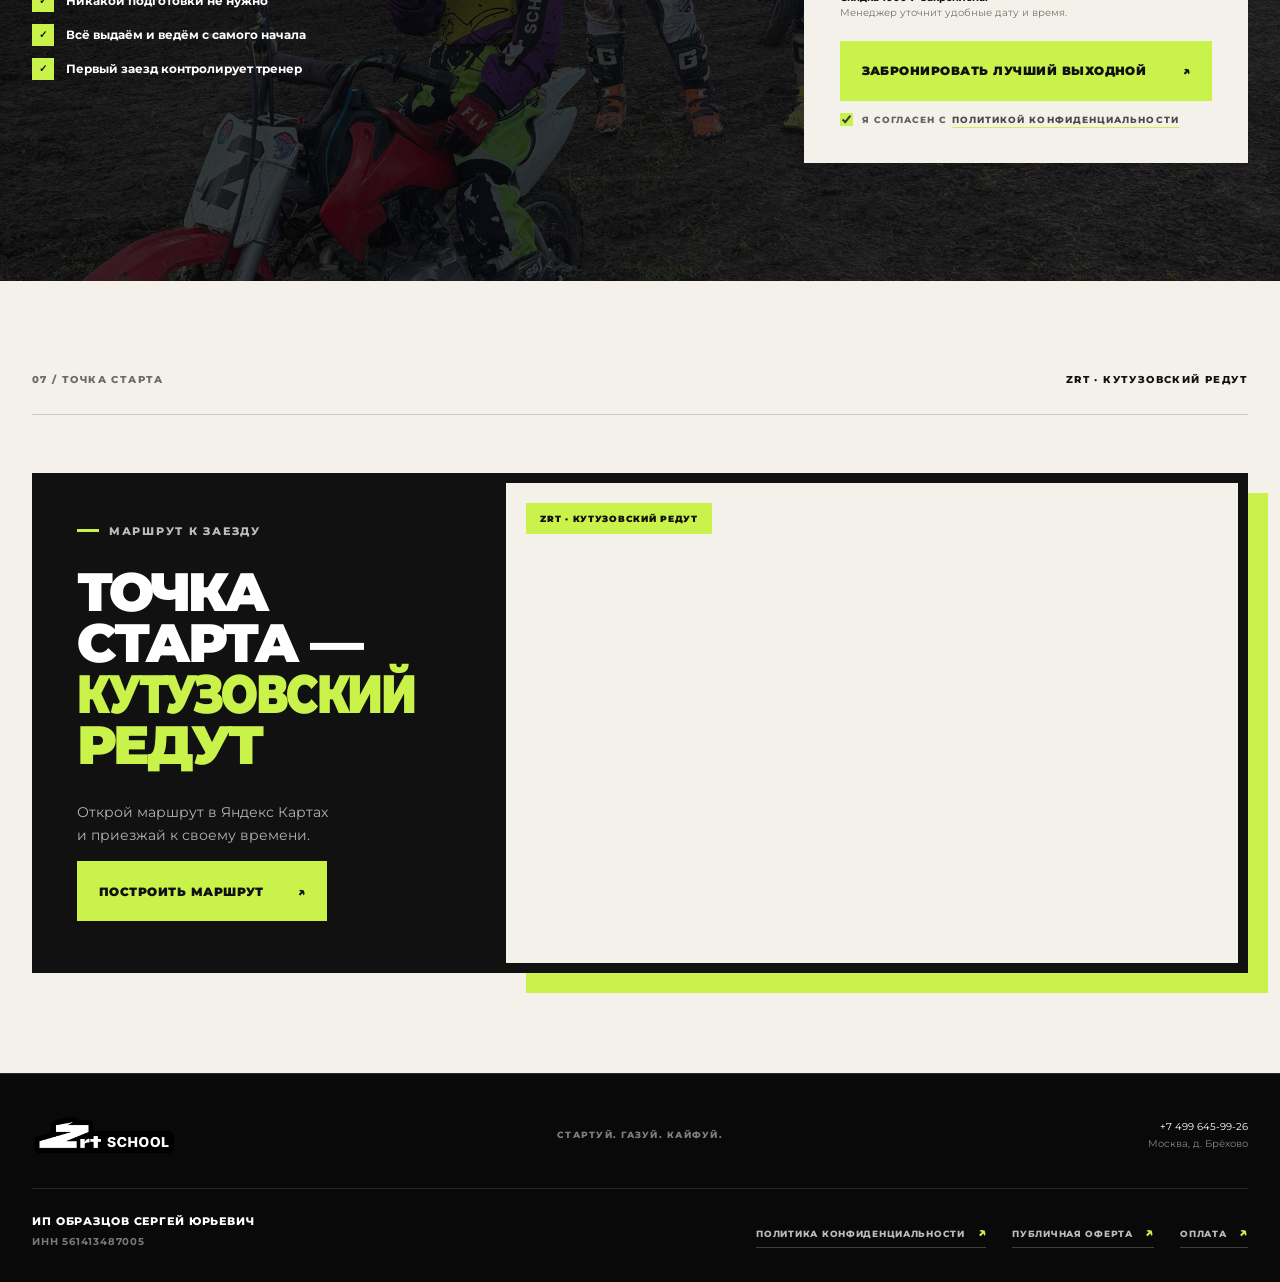
==== commit c53711ab: "Добавить варианты первого экрана по аудитории (#18) Холодный экран по умолчанию и ретаргет-вариант п" ====
--- a/site/index.html
+++ b/site/index.html
@@ -1,8 +1,22 @@
 <!DOCTYPE html>
-<html lang="ru">
+<html lang="ru" data-audience="cold">
 <head>
   <meta charset="UTF-8">
   <meta name="viewport" content="width=device-width, initial-scale=1.0">
+  <script>
+    (() => {
+      const audience = new URLSearchParams(window.location.search).get('audience');
+      if (audience === 'return') document.documentElement.dataset.audience = 'return';
+    })();
+  </script>
+  <style>
+    [data-audience-copy] { display: none; }
+    html[data-audience="cold"] [data-audience-copy="cold"],
+    html[data-audience="return"] [data-audience-copy="return"] { display: block; }
+    @media (max-width: 560px) {
+      h1 [data-audience-copy="cold"] { font-size: clamp(24px, 8vw, 40px); }
+    }
+  </style>
   <script src="yandex-metrika.js"></script>
   <script src="vk-goals.js?v=20260820-scenarios"></script>
   <meta name="description" content="Первое занятие по мотокроссу в ZRT: экипировка, мотоцикл и тренер включены. Скидка 1000 ₽ на первый заезд.">
@@ -70,8 +84,12 @@
       </div>
       <div class="hero__content container">
         <p class="eyebrow eyebrow--light"><span></span> Школа мотокросса и эндуро · с 4 лет</p>
-        <h1 id="hero-title">Раз зашёл снова —<br><em>значит зацепило</em></h1>
-        <p class="hero__lead">Обычно так откладывают спортзал, английский и отпуск.<br>Но это всего один заезд.</p>
+        <h1 id="hero-title">
+          <span data-audience-copy="cold">Осень на треке —<br><em>совсем другая</em></span>
+          <span data-audience-copy="return">Раз зашёл снова —<br><em>значит зацепило</em></span>
+        </h1>
+        <p class="hero__lead" data-audience-copy="cold">Мотоцикл, экипировка и тренер уже входят в занятие.<br>Впервые — покажем всё с нуля. Есть опыт — добавим темпа.</p>
+        <p class="hero__lead" data-audience-copy="return">Обычно так откладывают спортзал, английский и отпуск.<br>Но это всего один заезд.</p>
 
         <div class="hero__choice-intro">
           <p>Какой у тебя опыт?</p>
@@ -91,7 +109,8 @@
           </button>
         </div>
 
-        <p class="hero__discount"><span>−1000 ₽</span> Скидка на первое занятие никуда не делась</p>
+        <p class="hero__discount" data-audience-copy="cold"><span>−1000 ₽</span> Скидка на первое занятие</p>
+        <p class="hero__discount" data-audience-copy="return"><span>−1000 ₽</span> Скидка на первое занятие никуда не делась</p>
       </div>
       <a class="hero__scroll" href="#scenario"><span></span> Ниже — программа по твоему уровню</a>
     </section>
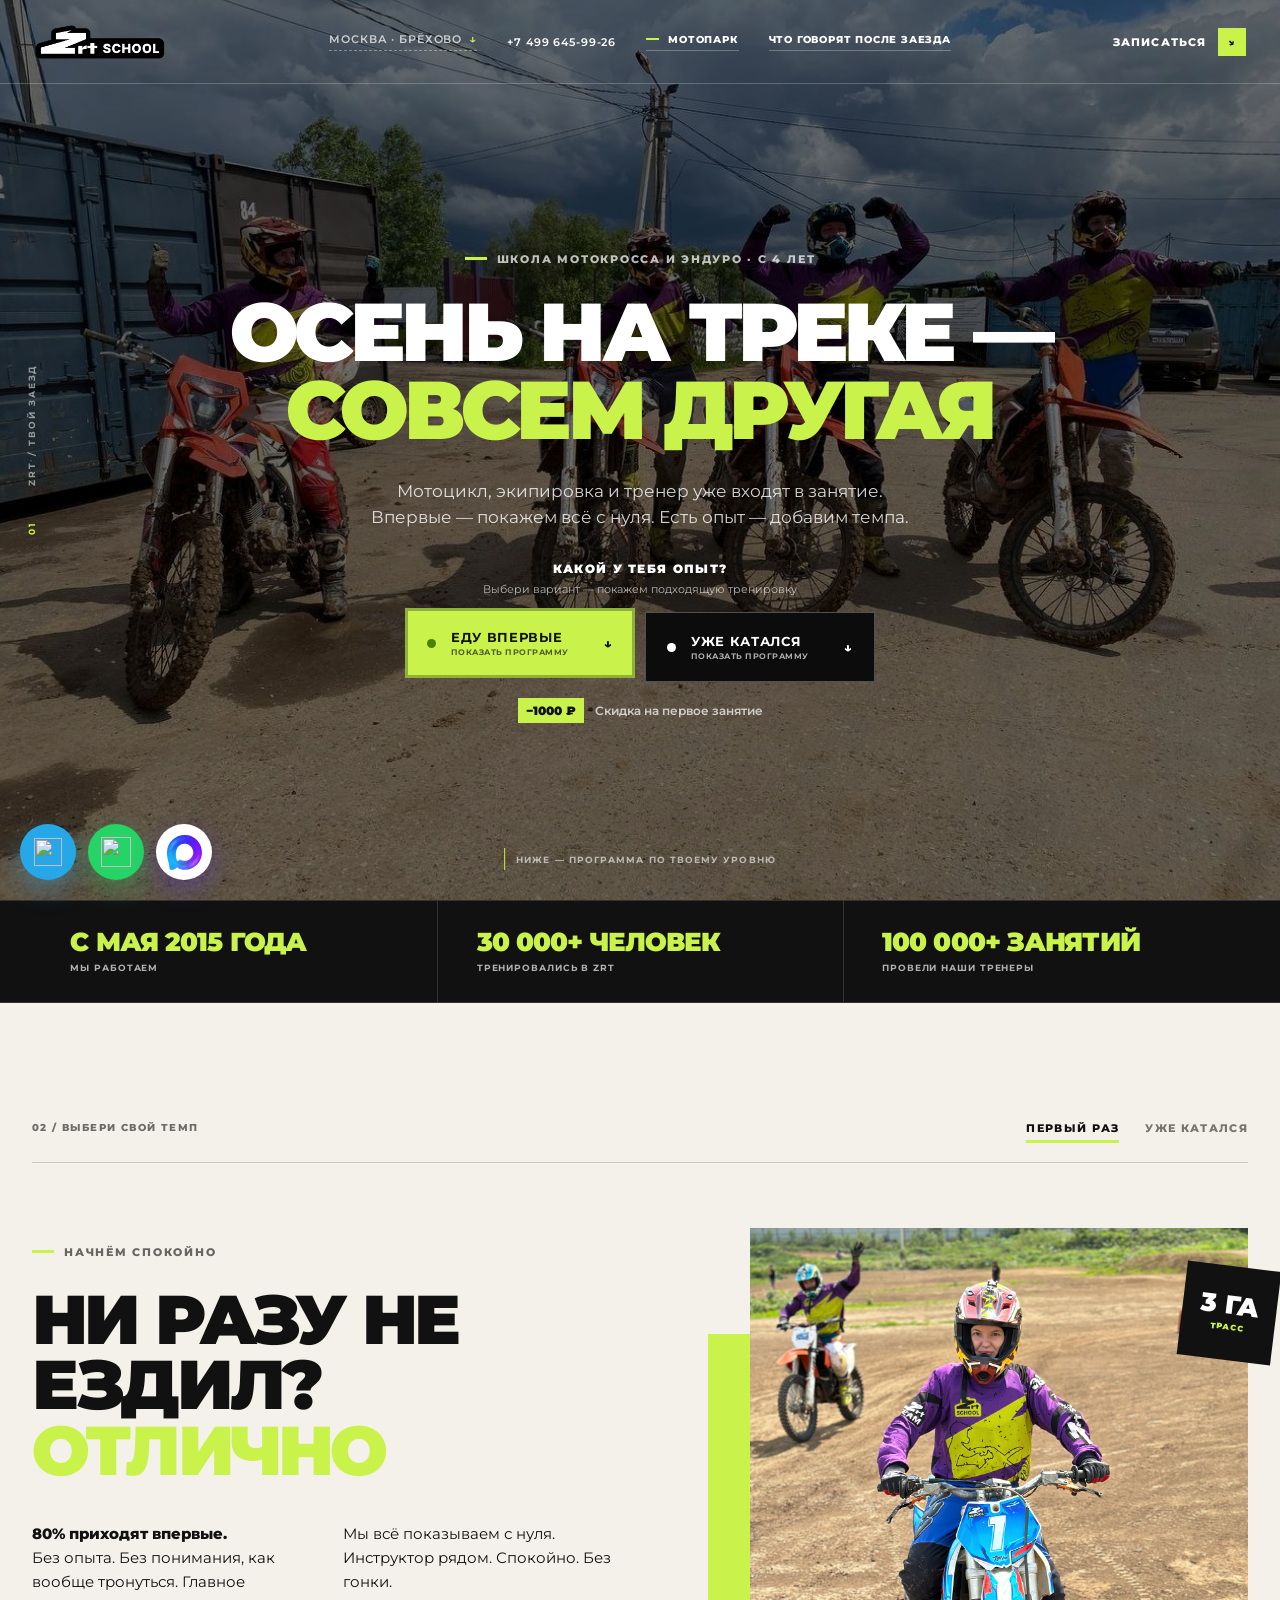
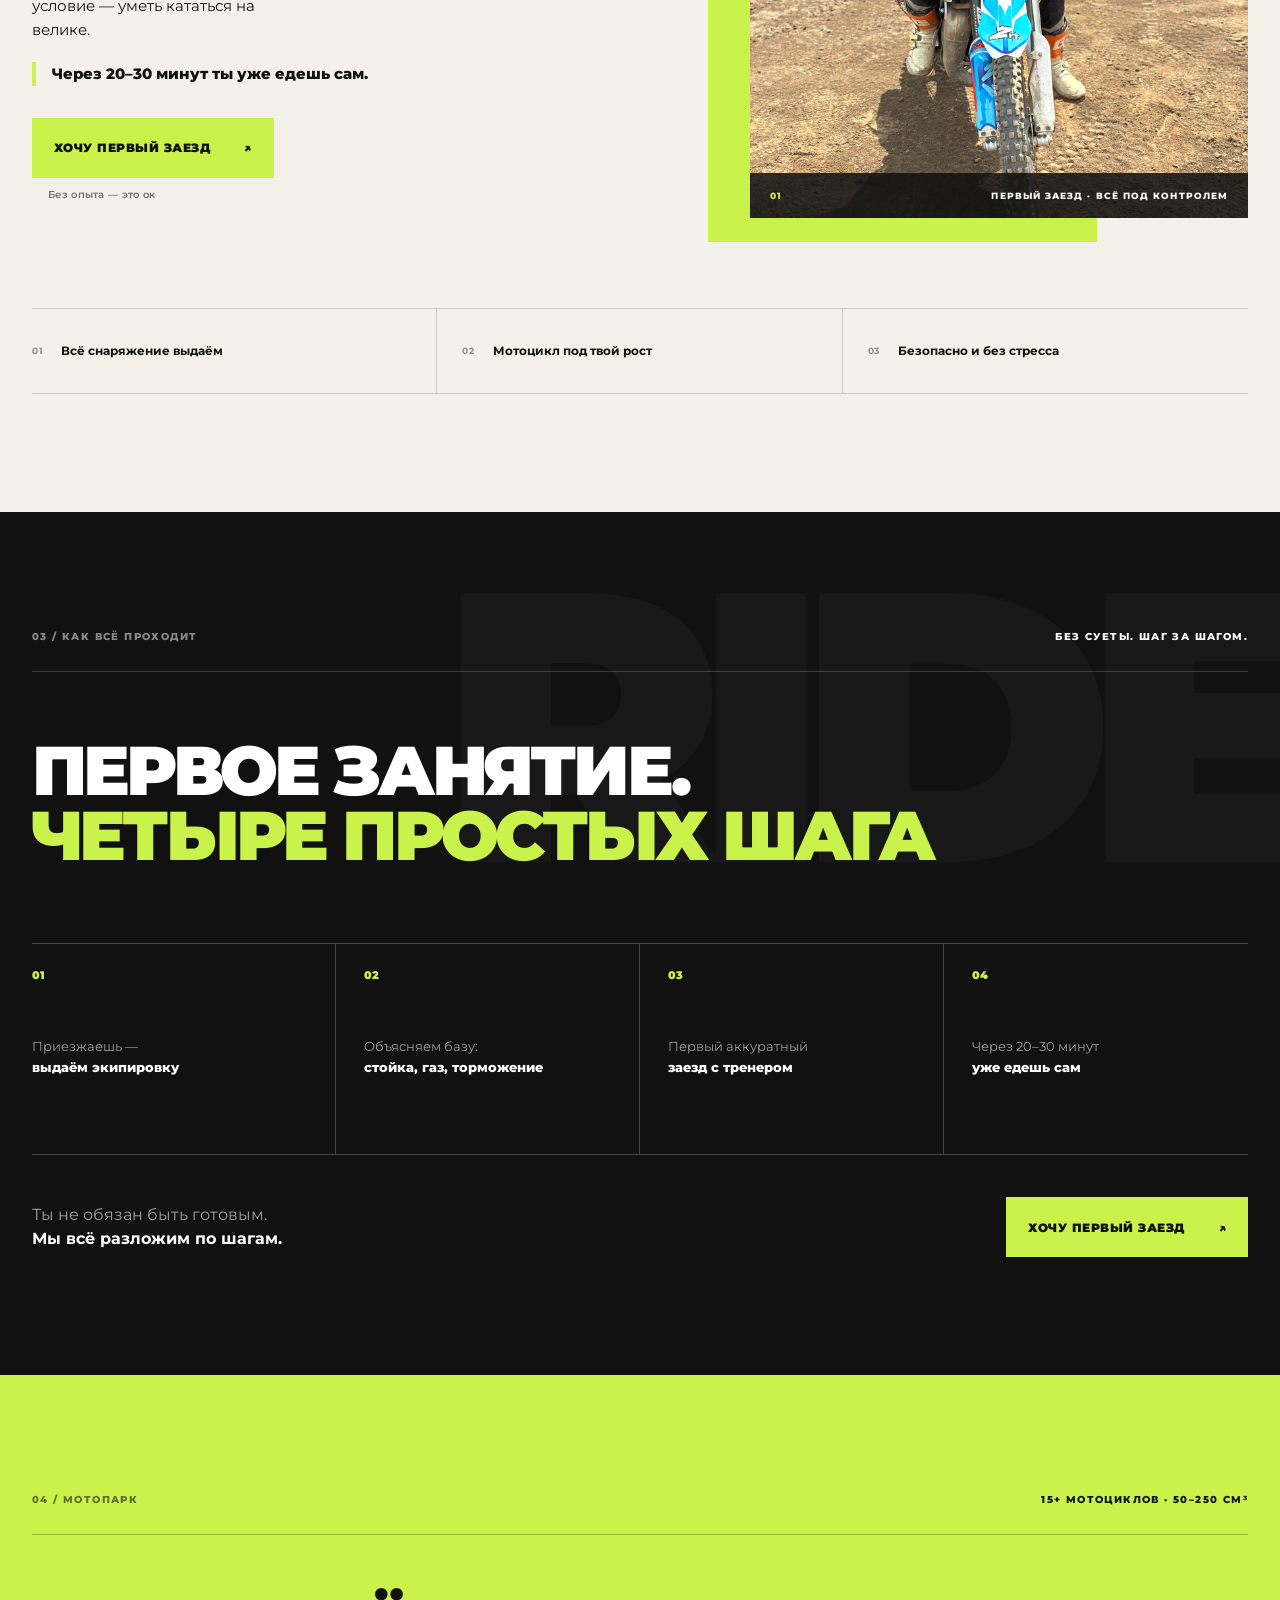
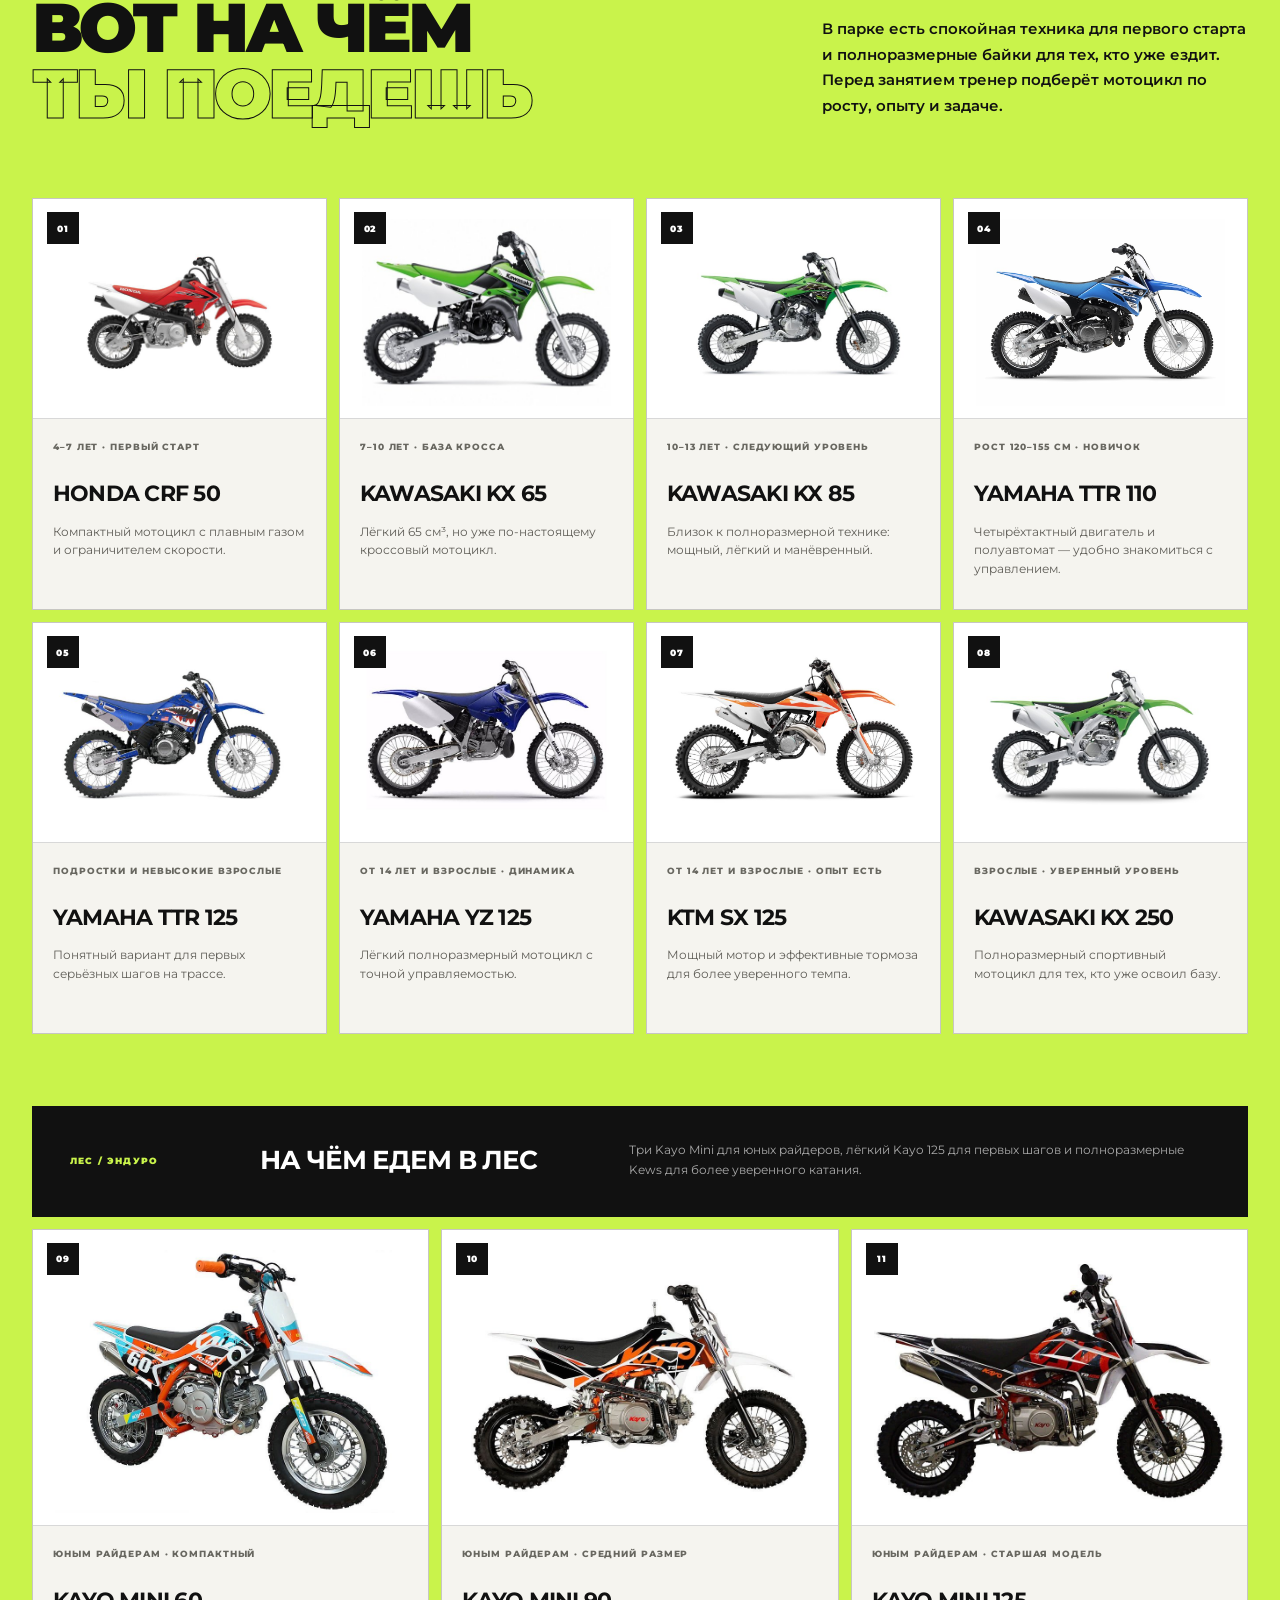
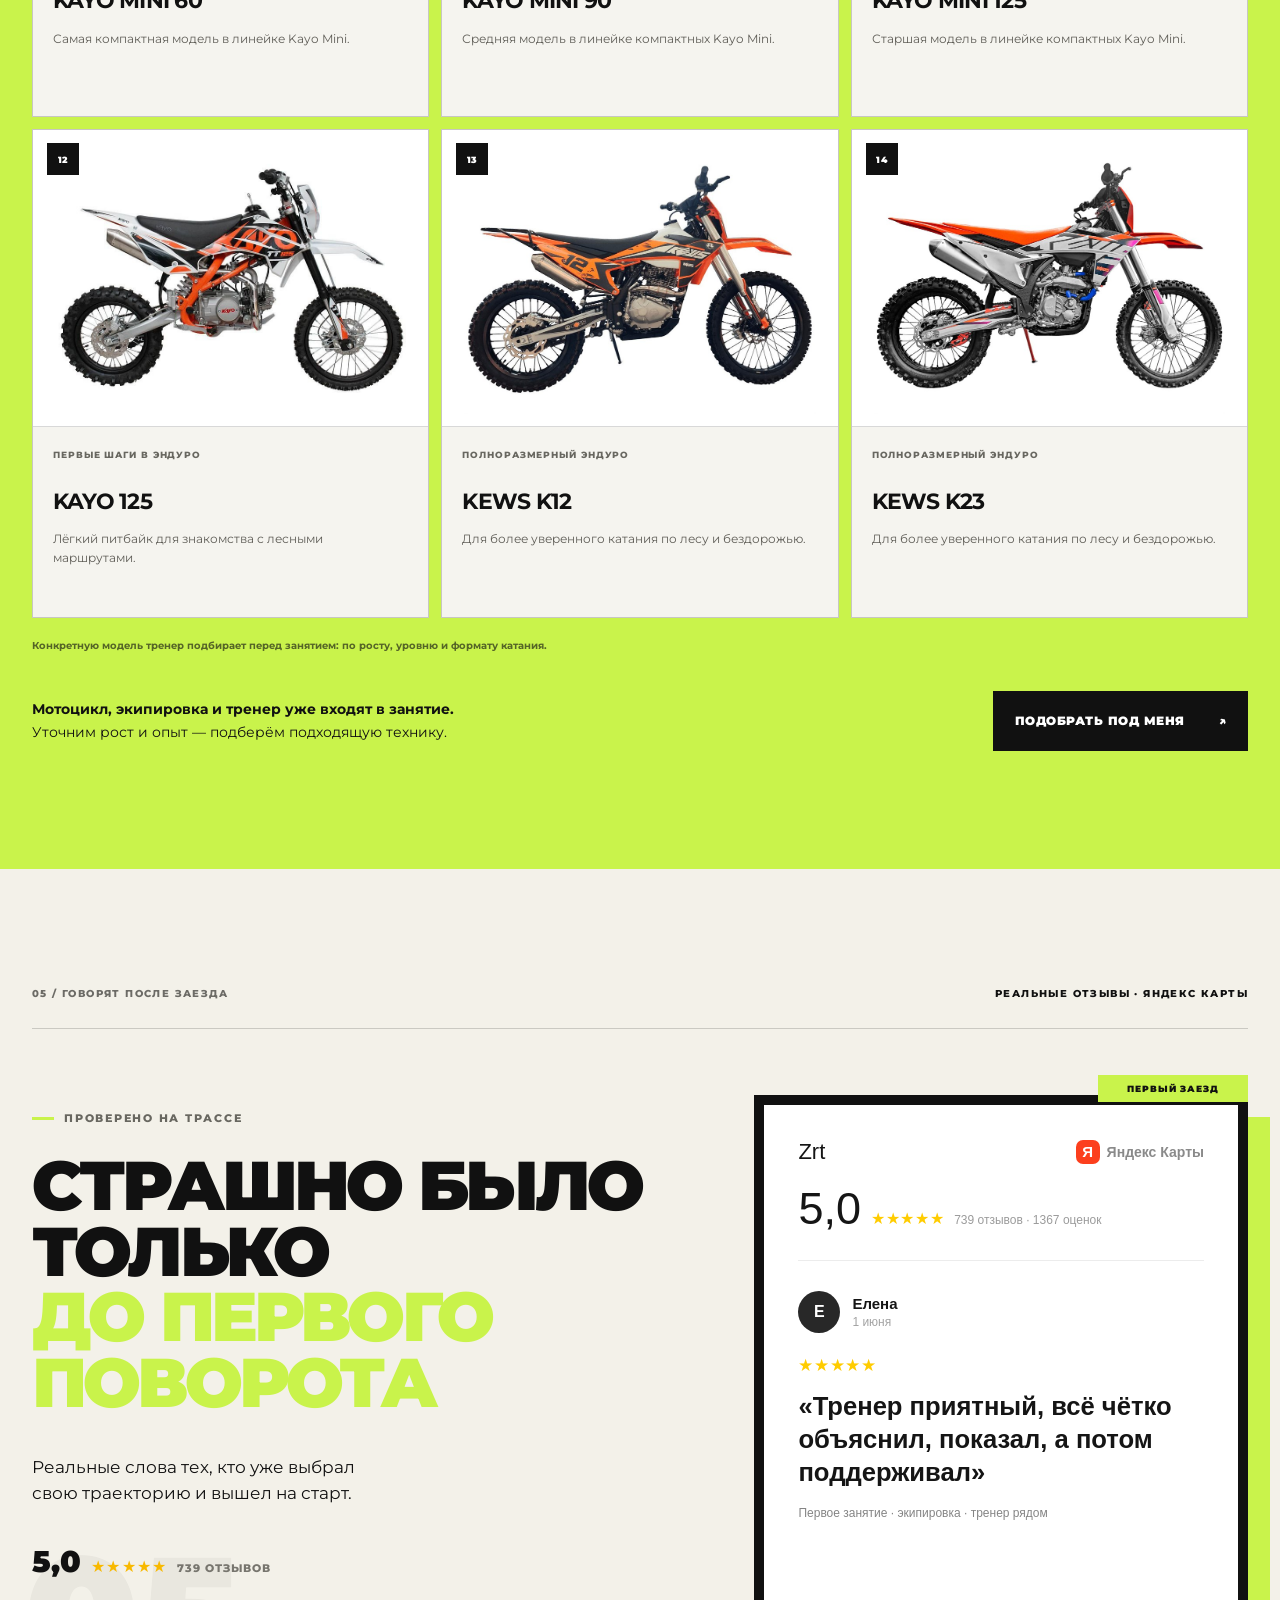
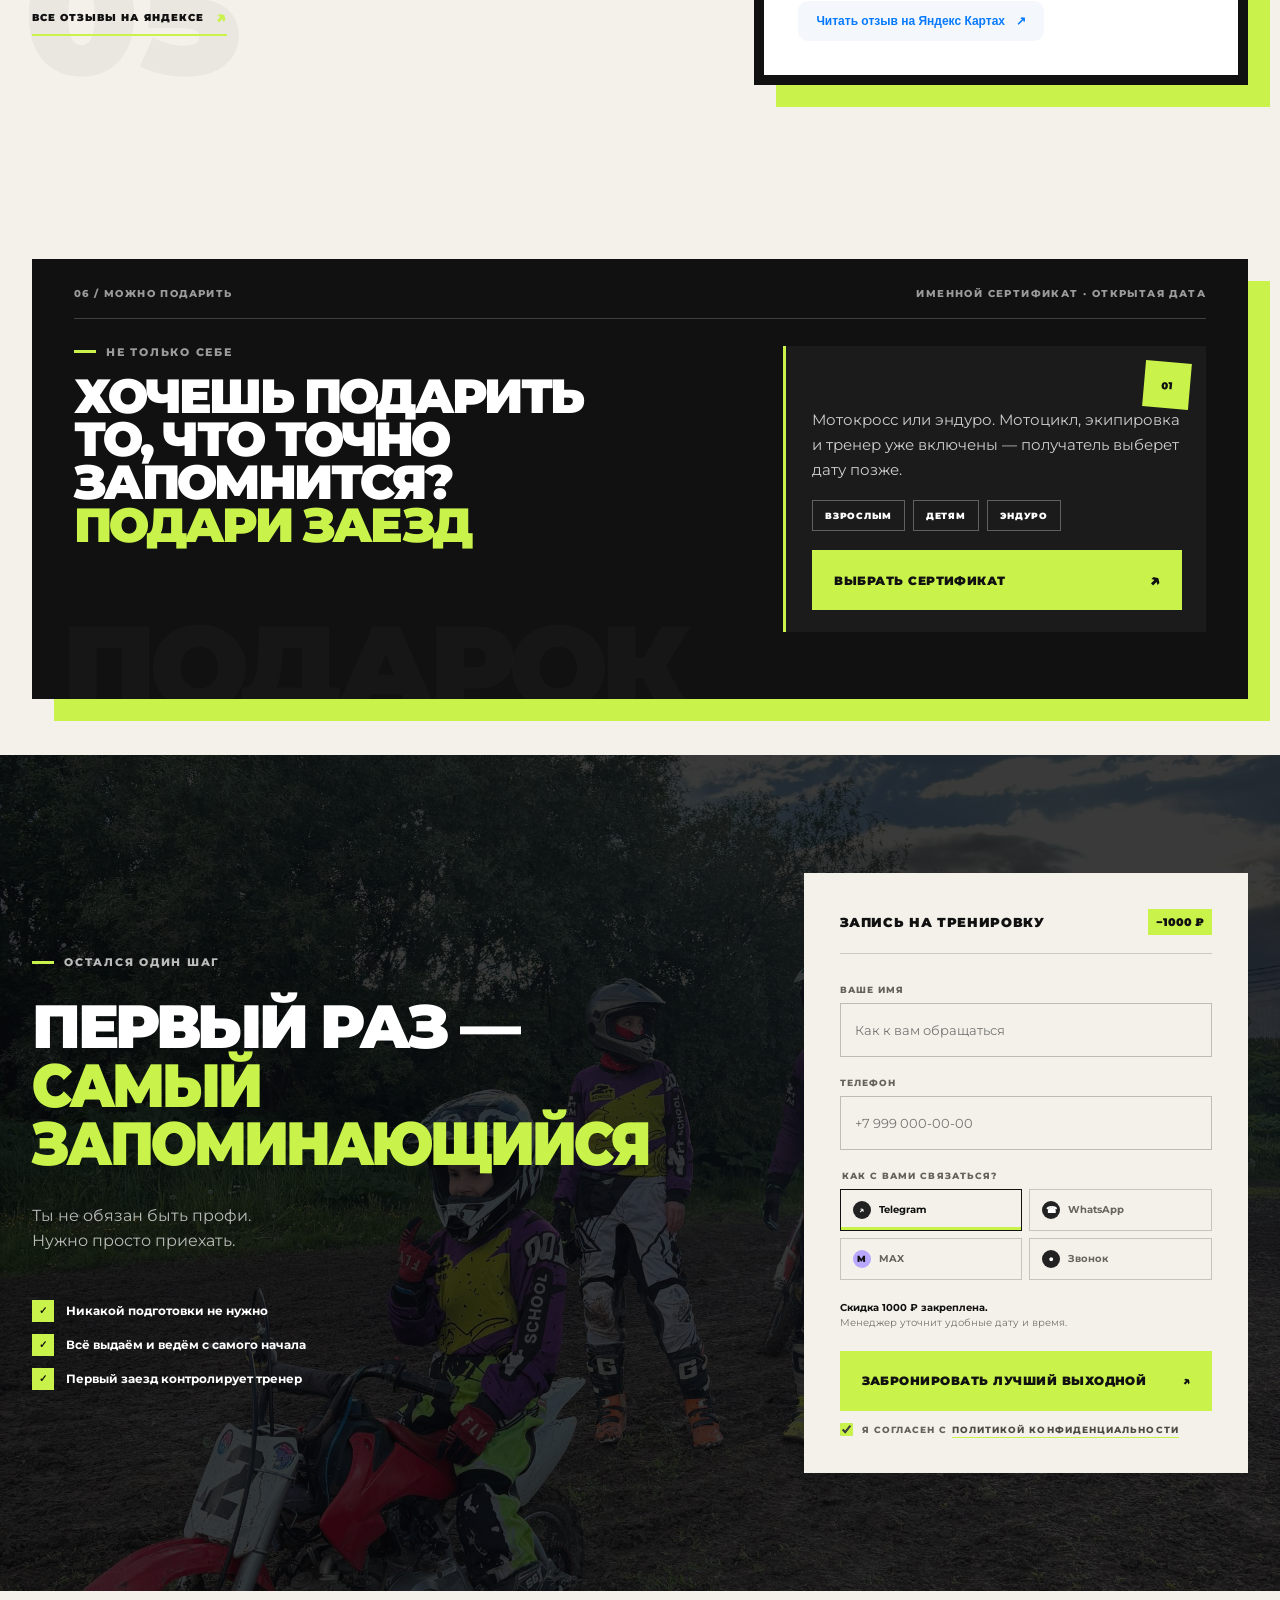
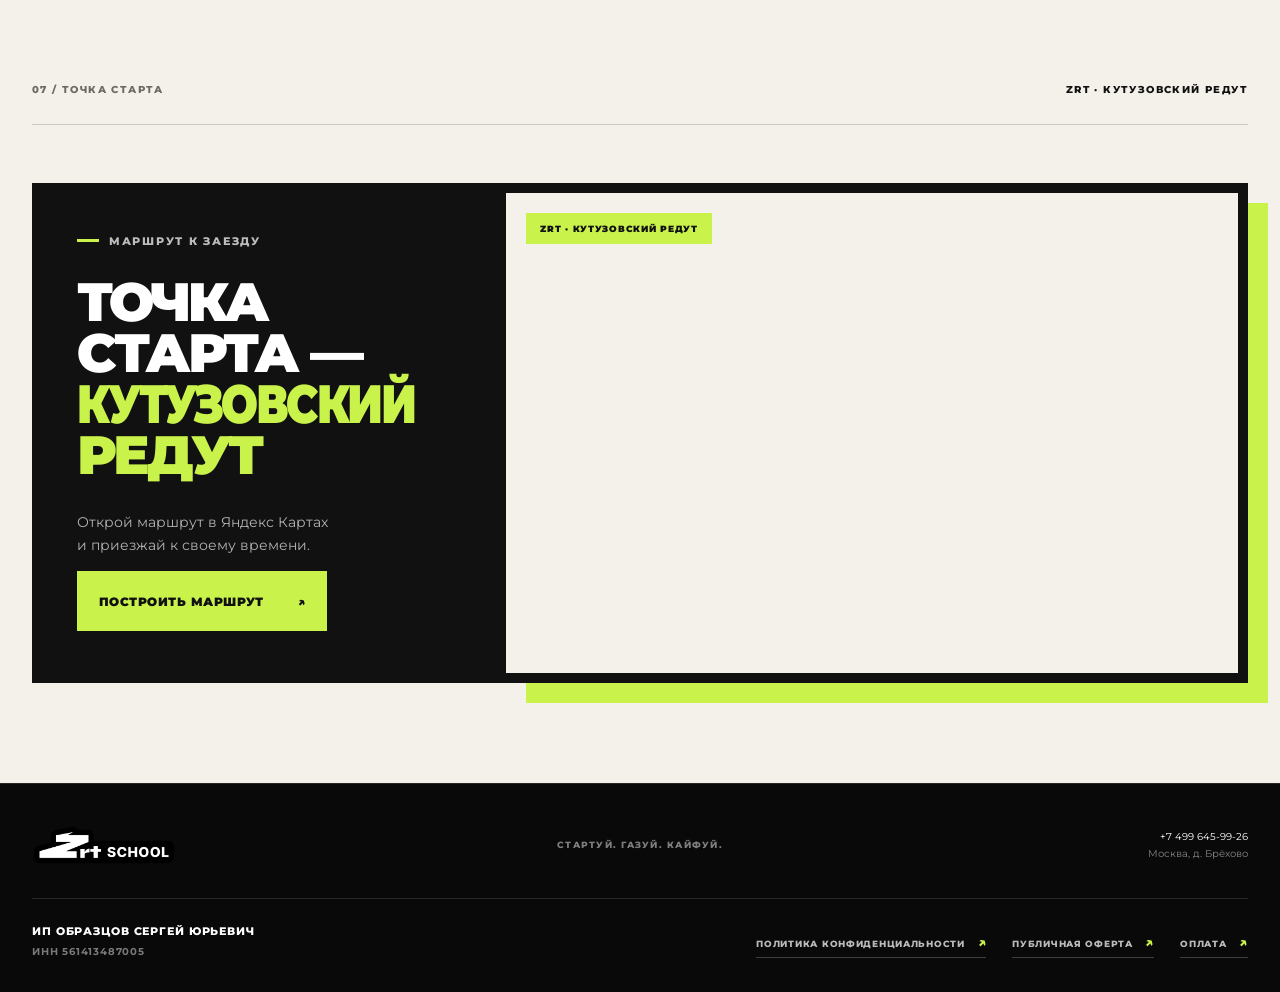
==== commit 8a903342: "Сделать блок сертификата компактнее" ====
--- a/site/index.html
+++ b/site/index.html
@@ -514,7 +514,7 @@
           <div class="gift-certificate__layout">
             <div class="gift-certificate__headline">
               <p class="eyebrow eyebrow--light"><span></span> Не только себе</p>
-              <h2 id="gift-certificate-title">Хочешь<br>подарить<br>то, что точно<br>запомнится?<br><em>Подари<br>заезд</em></h2>
+              <h2 id="gift-certificate-title">Хочешь<br class="gift-certificate__desktop-join"> подарить<br>то, что точно<br>запомнится?<br><em>Подари<br class="gift-certificate__desktop-join"> заезд</em></h2>
             </div>
 
             <div class="gift-certificate__details">
--- a/site/styles.css
+++ b/site/styles.css
@@ -1460,6 +1460,69 @@
   pointer-events: none;
 }
 
+@media (min-width: 981px) {
+  .gift-certificate {
+    padding: 56px 0;
+  }
+
+  .gift-certificate__card {
+    min-height: 440px;
+    padding: 28px 42px 32px;
+  }
+
+  .gift-certificate__topline {
+    min-height: 32px;
+    padding-bottom: 12px;
+  }
+
+  .gift-certificate__layout {
+    min-height: 315px;
+    padding-top: 26px;
+    grid-template-columns: minmax(0, 1.22fr) minmax(330px, 0.78fr);
+    gap: 48px;
+  }
+
+  .gift-certificate__headline .eyebrow {
+    margin-bottom: 16px;
+  }
+
+  .gift-certificate__headline h2 {
+    max-width: 700px;
+    font-size: clamp(44px, 3.75vw, 54px);
+    line-height: 0.9;
+  }
+
+  .gift-certificate__desktop-join {
+    display: none;
+  }
+
+  .gift-certificate__details {
+    min-height: 284px;
+    padding: 62px 24px 22px 26px;
+    align-self: center;
+    align-items: center;
+    border-left: 3px solid var(--accent);
+    background: rgba(255,255,255,0.045);
+  }
+
+  .gift-certificate__number {
+    top: 16px;
+    right: 16px;
+  }
+
+  .gift-certificate__options {
+    margin-top: 18px;
+  }
+
+  .gift-certificate__button {
+    margin-top: 19px;
+  }
+
+  .gift-certificate__ghost {
+    font-size: clamp(100px, 9.2vw, 132px);
+  }
+}
+
 @media (max-width: 980px) {
   .gift-certificate__card {
     min-height: 0;
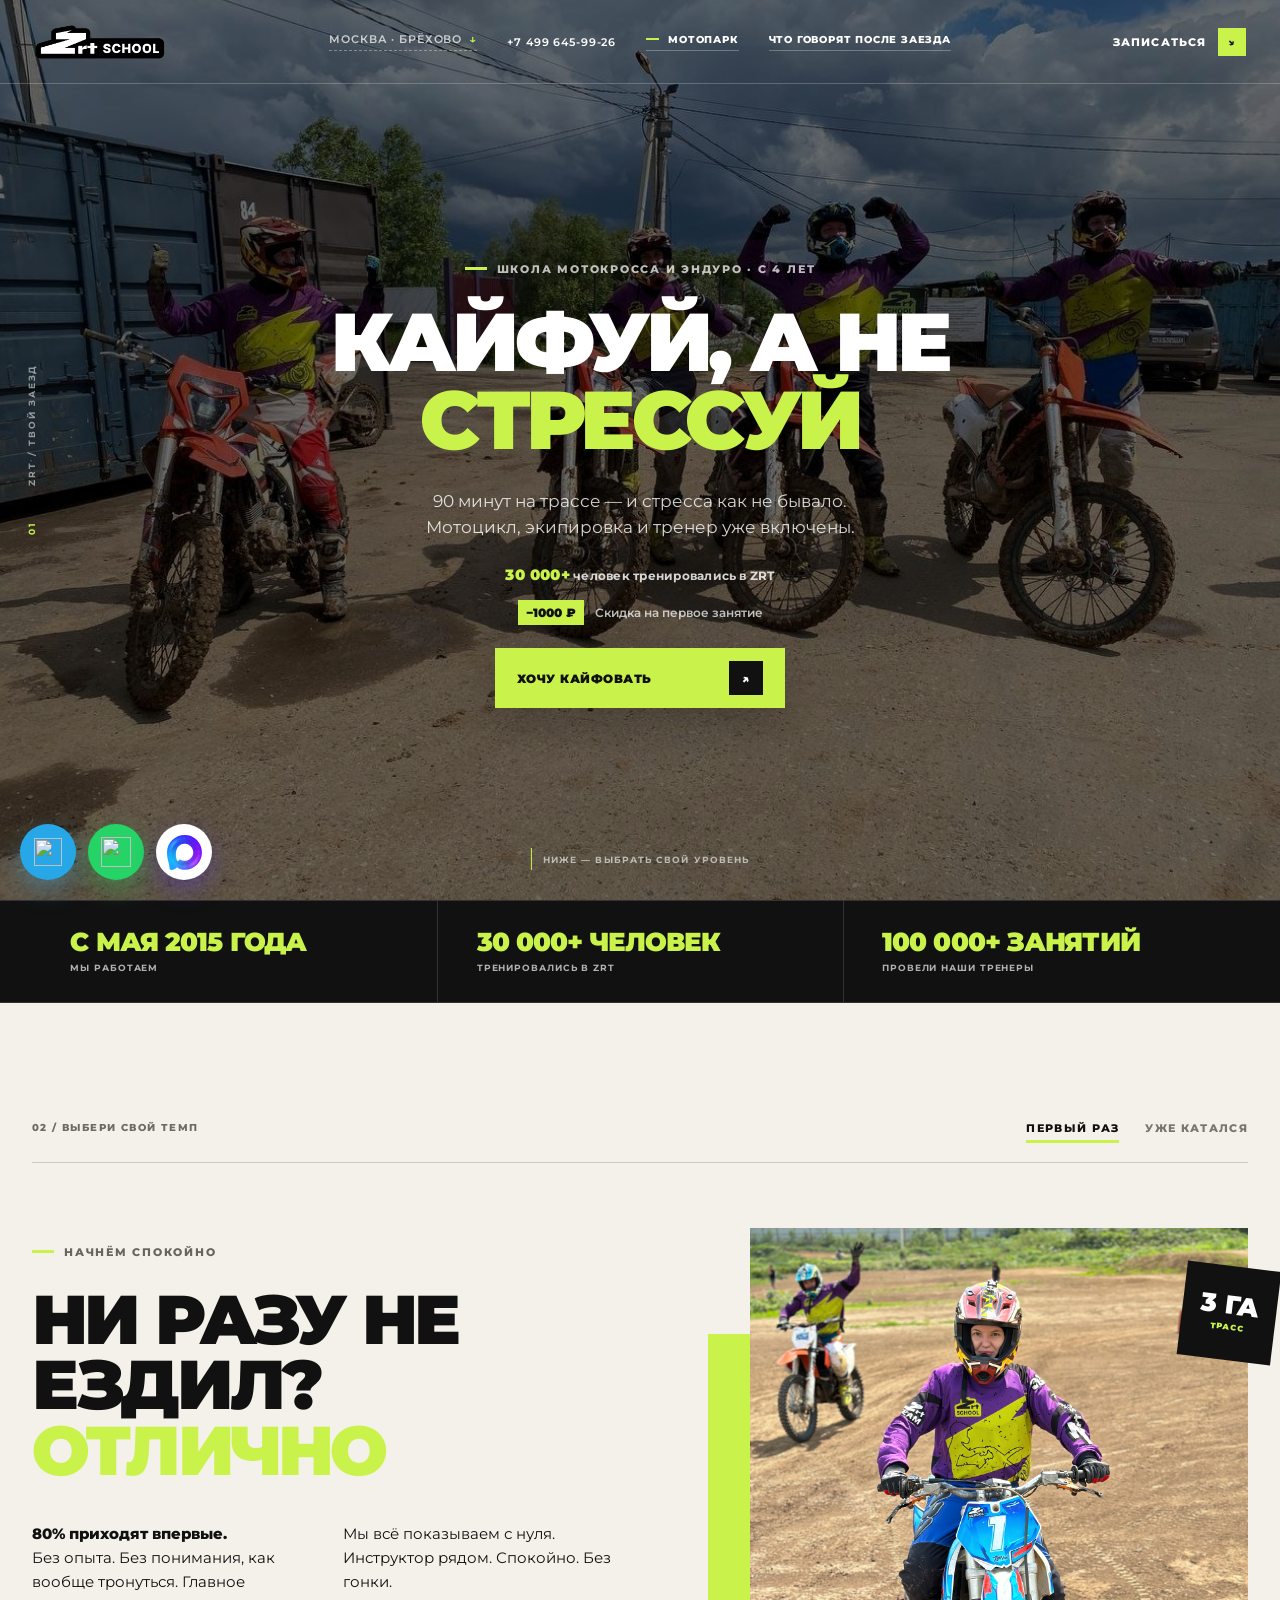
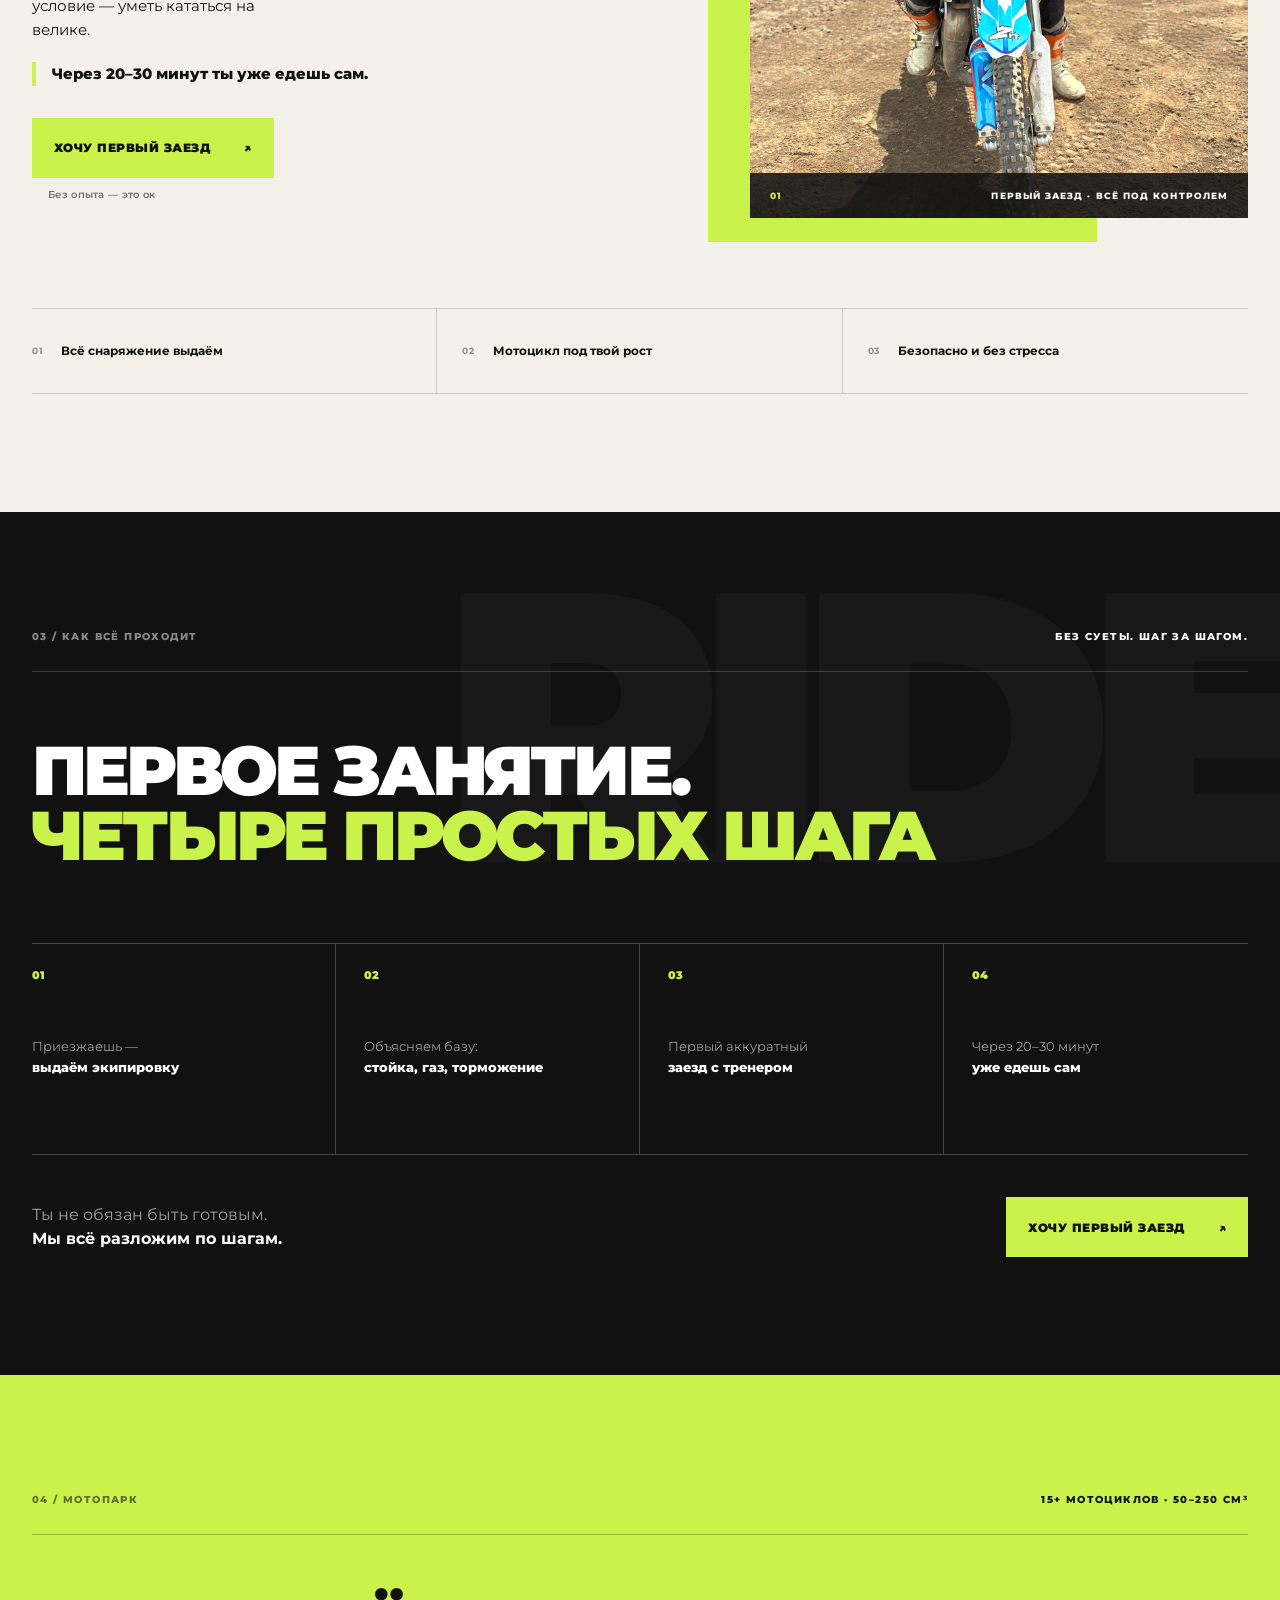
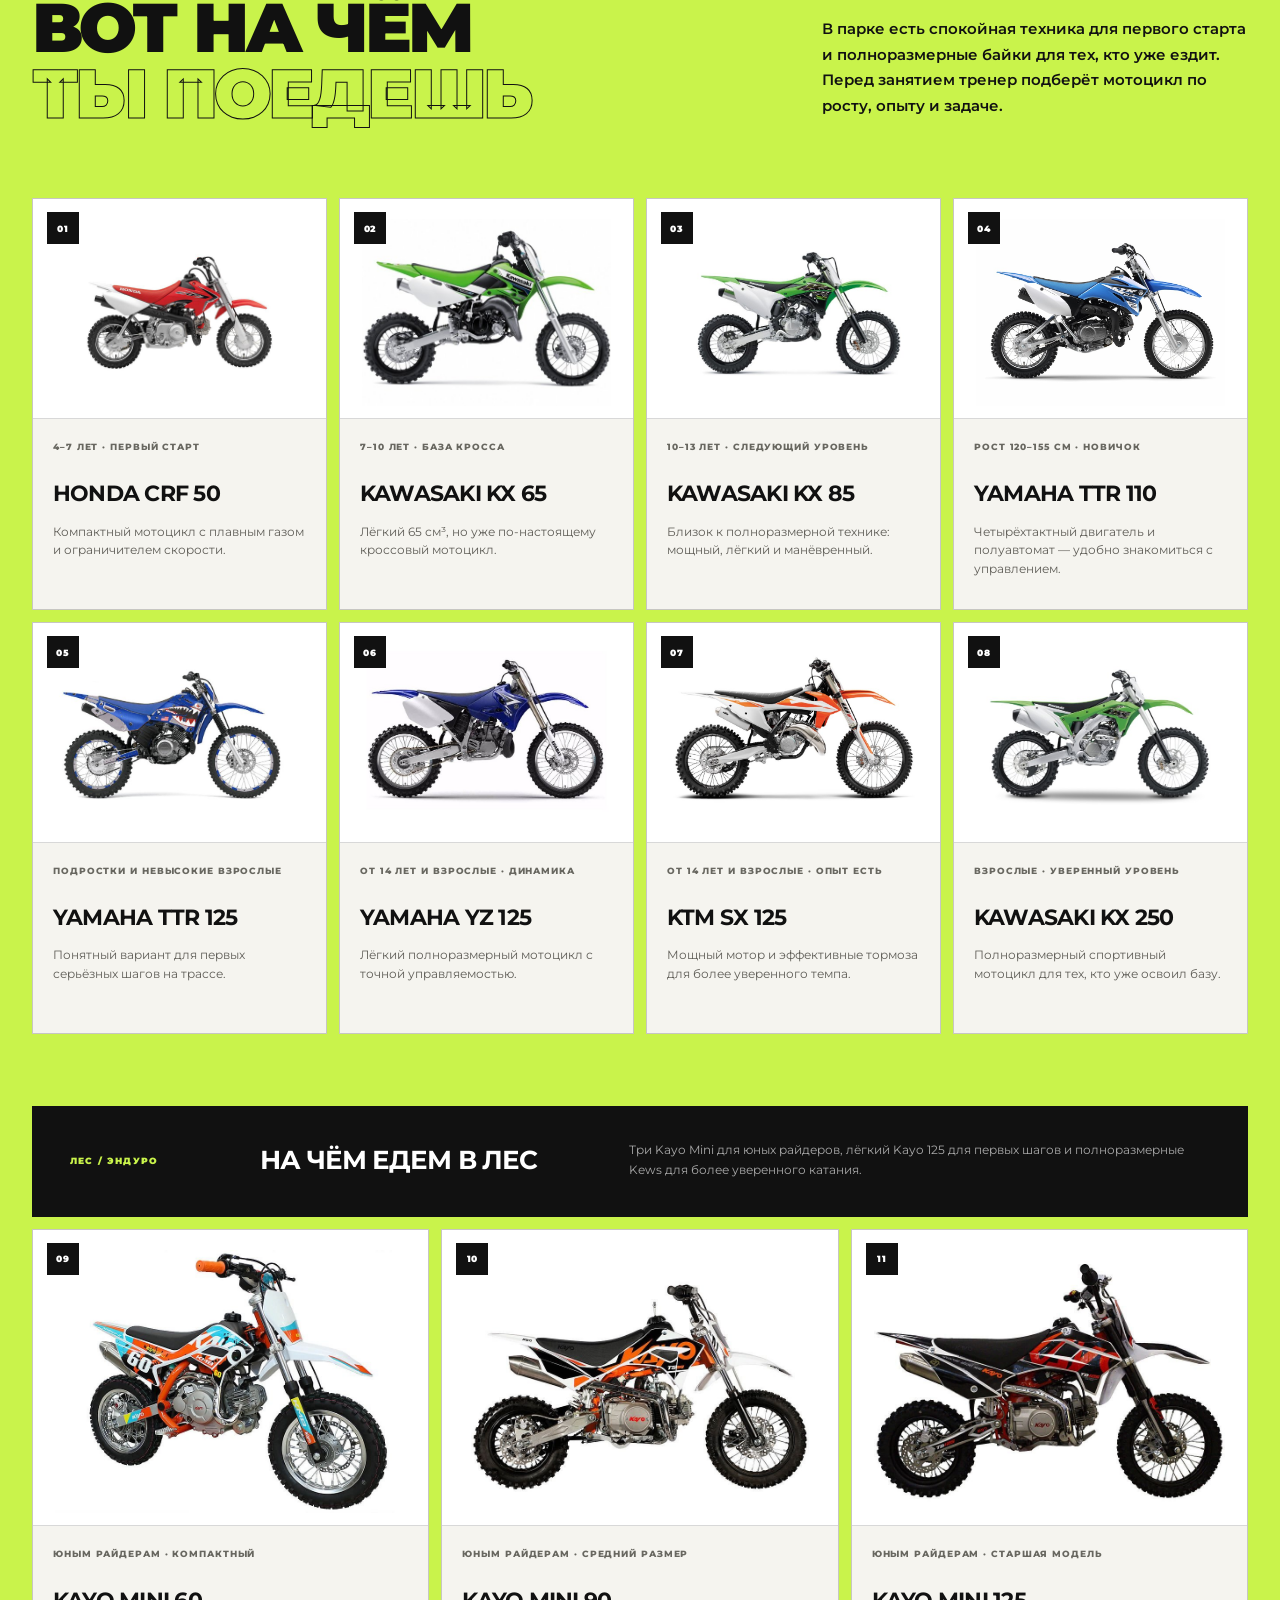
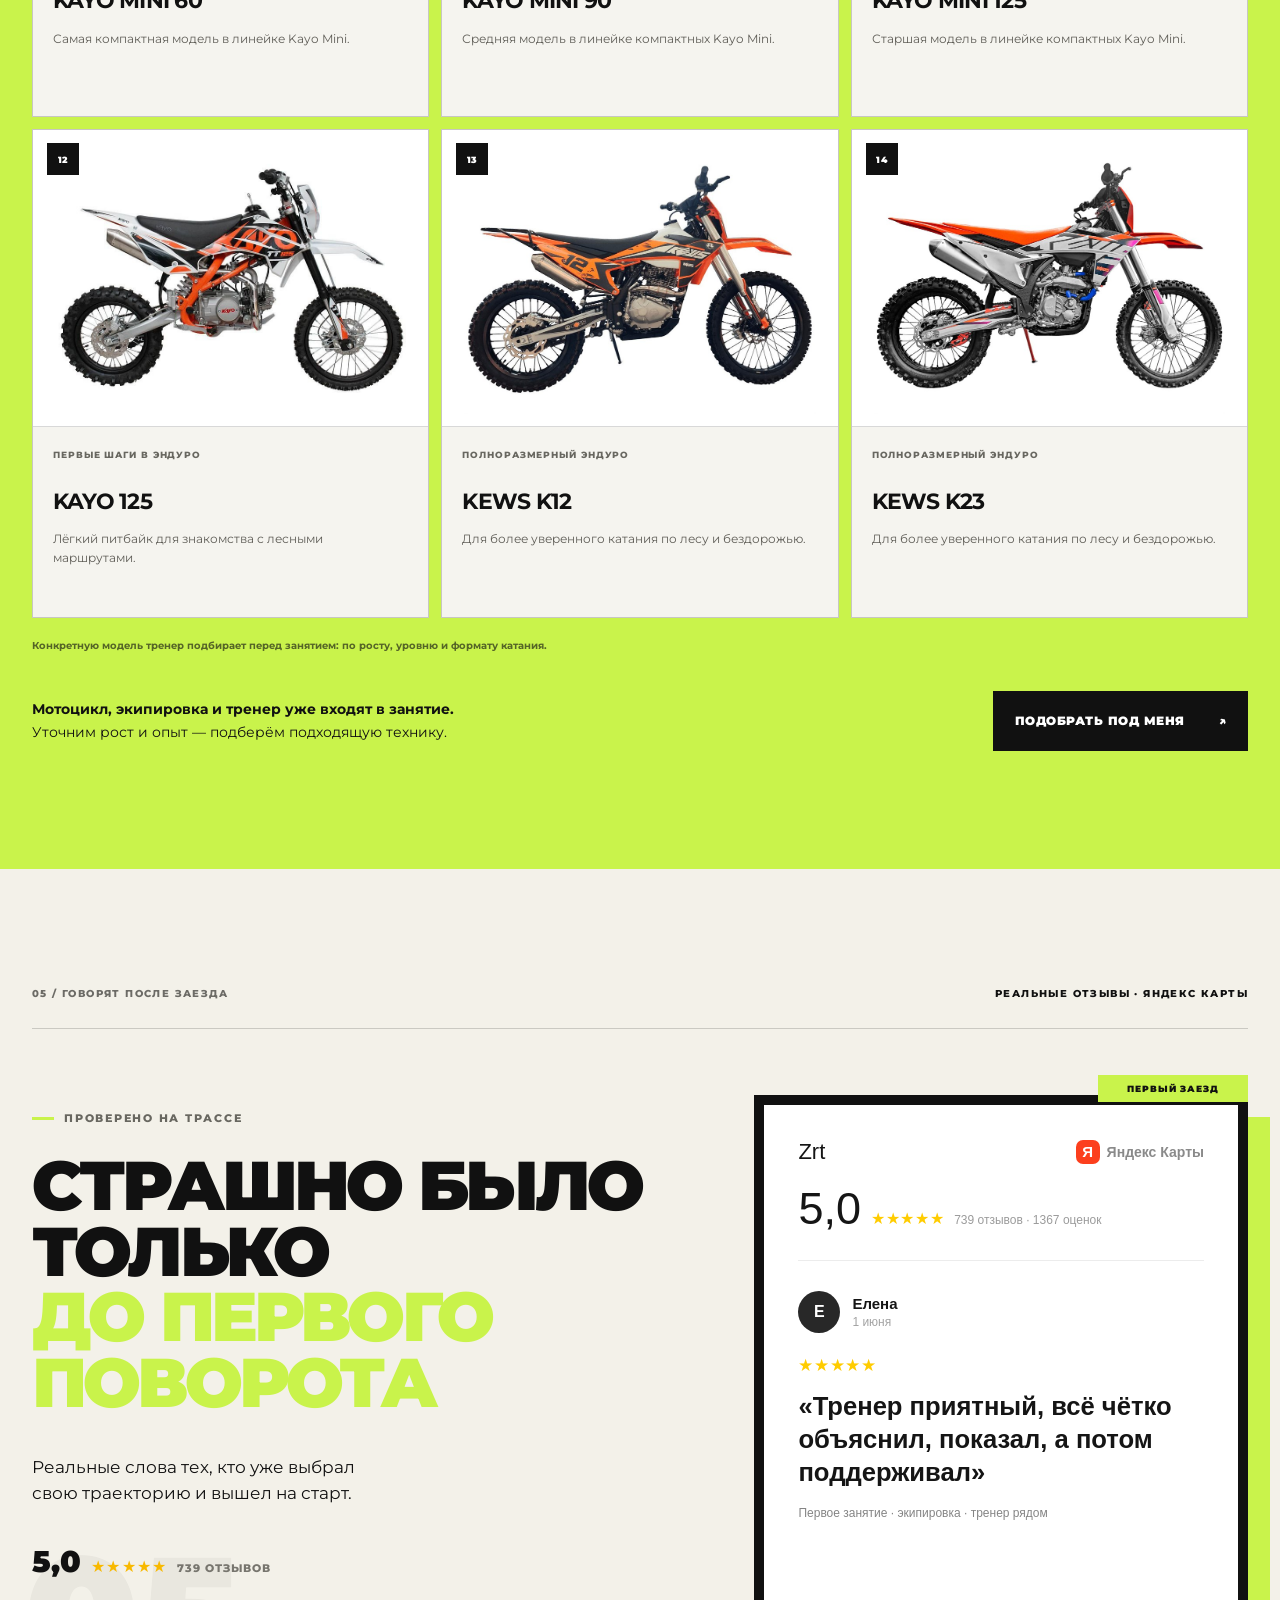
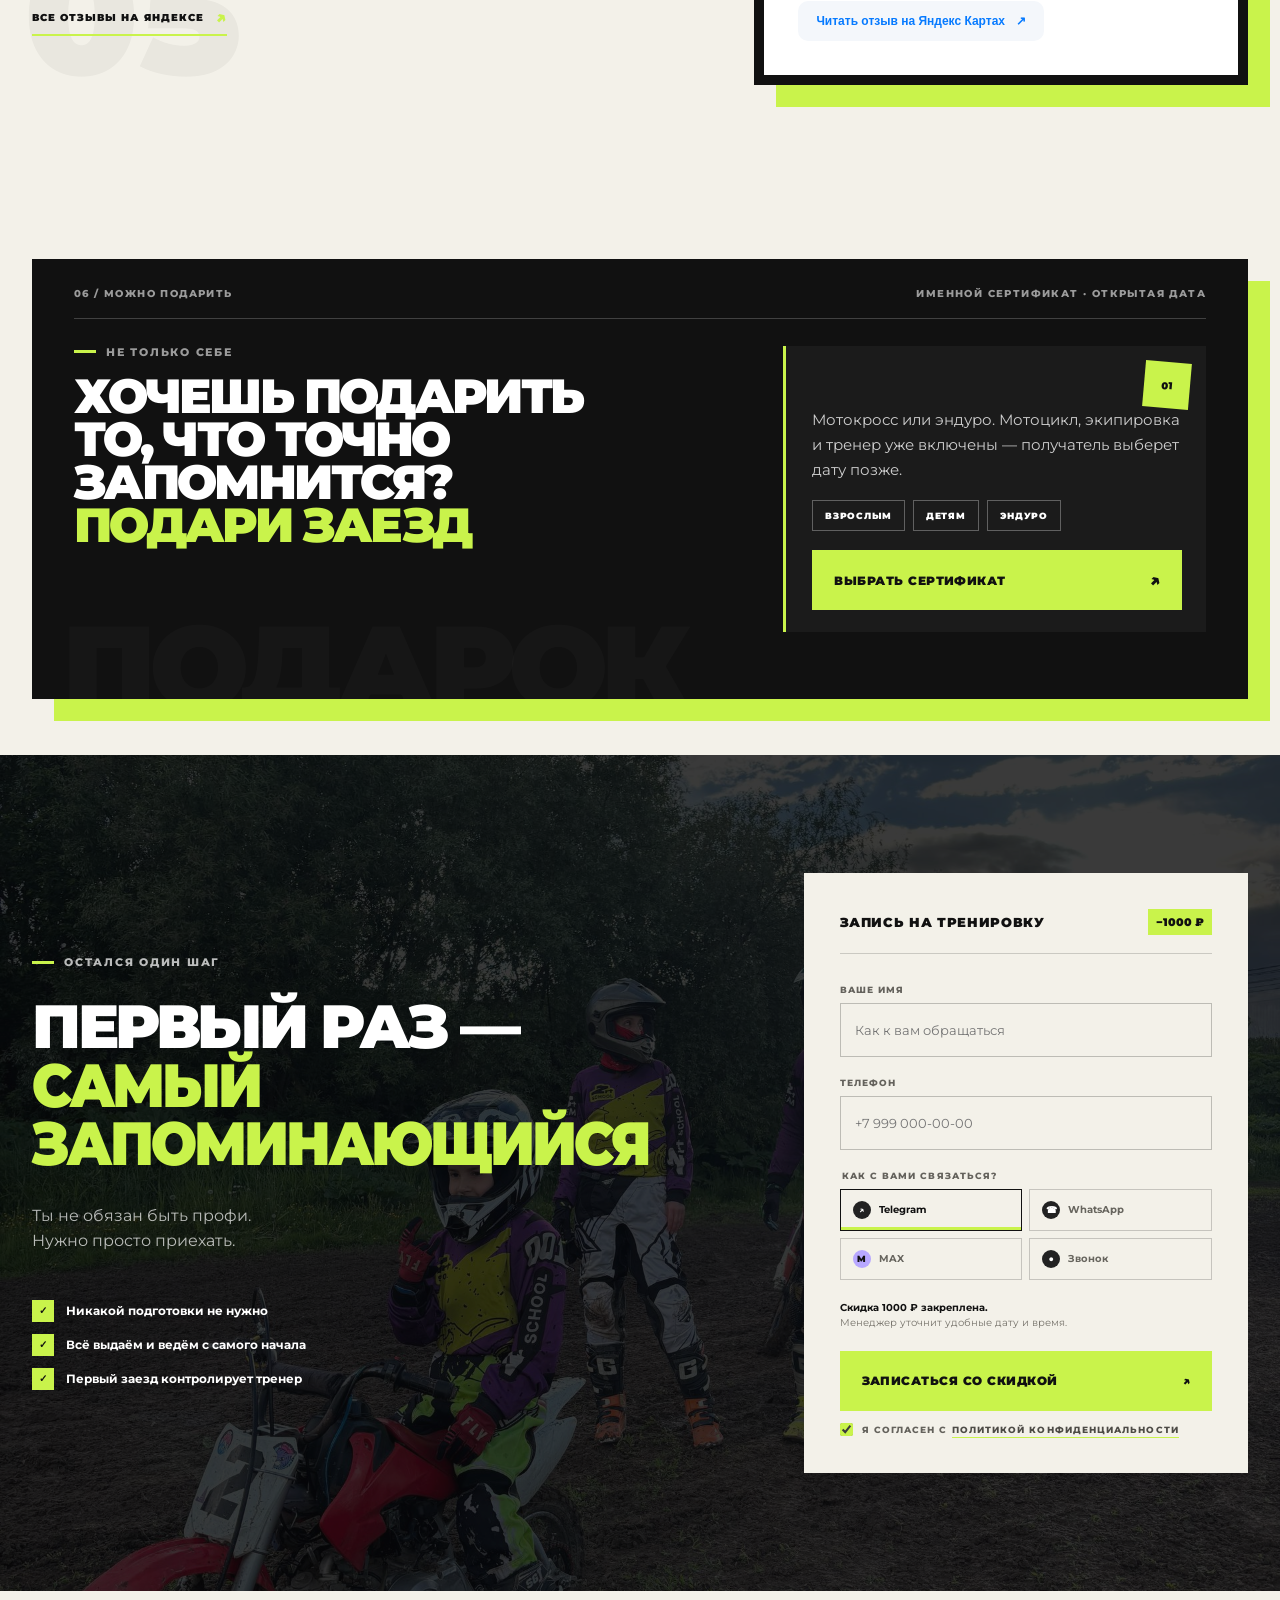
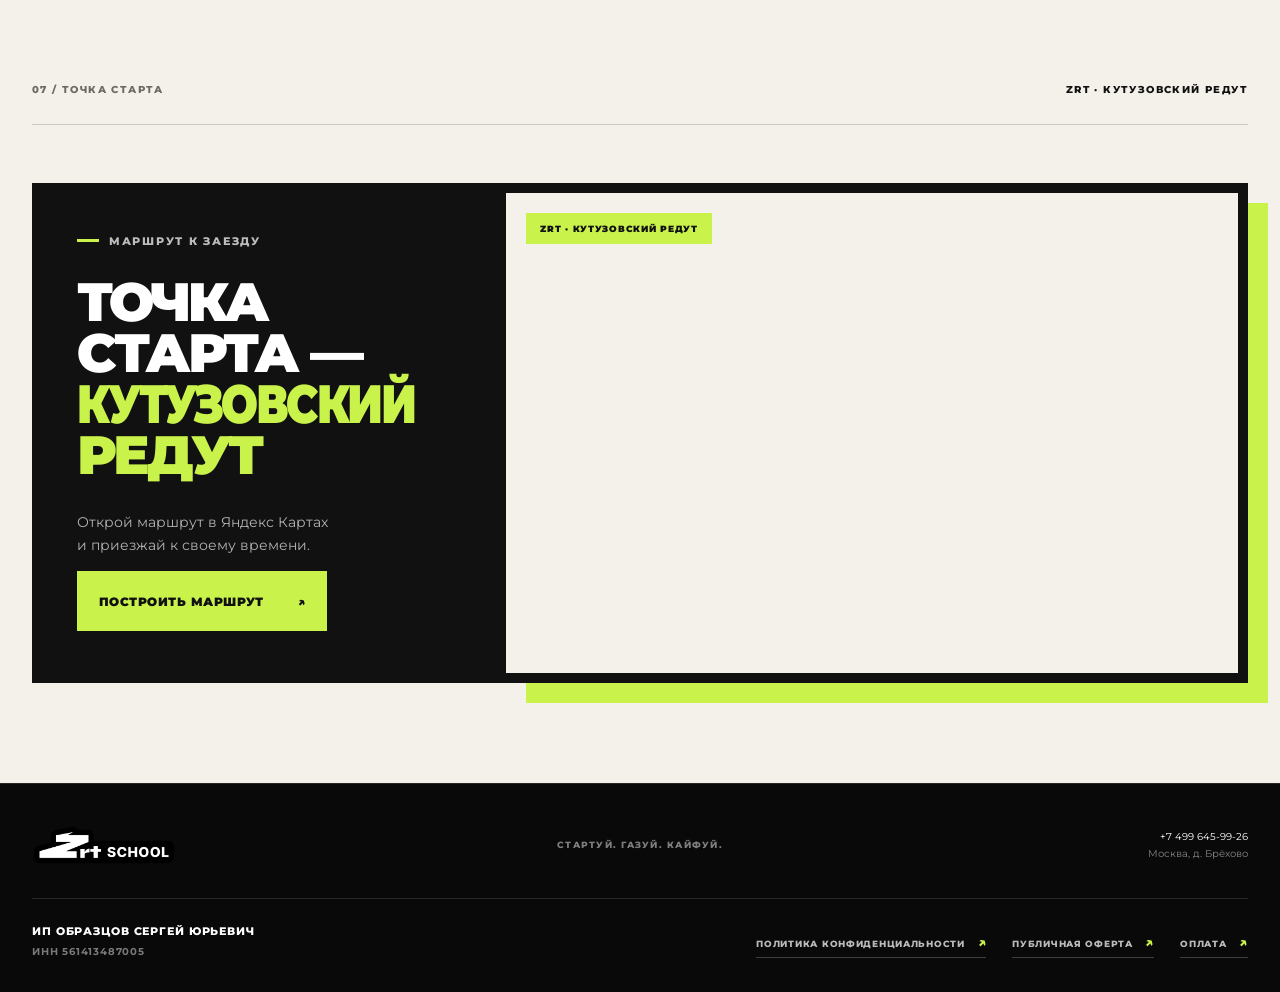
==== commit 7c992c69: "Упростить первый экран и открыть форму сразу" ====
--- a/site/index.html
+++ b/site/index.html
@@ -13,9 +13,6 @@
     [data-audience-copy] { display: none; }
     html[data-audience="cold"] [data-audience-copy="cold"],
     html[data-audience="return"] [data-audience-copy="return"] { display: block; }
-    @media (max-width: 560px) {
-      h1 [data-audience-copy="cold"] { font-size: clamp(24px, 8vw, 40px); }
-    }
   </style>
   <script src="yandex-metrika.js"></script>
   <script src="vk-goals.js?v=20260820-scenarios"></script>
@@ -27,10 +24,10 @@
   <link rel="preconnect" href="https://fonts.googleapis.com">
   <link rel="preconnect" href="https://fonts.gstatic.com" crossorigin>
   <link href="https://fonts.googleapis.com/css2?family=Montserrat:wght@400;500;600;700;800;900&display=swap" rel="stylesheet">
-  <link rel="stylesheet" href="styles.css">
+  <link rel="stylesheet" href="styles.css?v=20261014-direct-form">
   <script src="lead-identifiers.js" defer></script>
   <script src="lead-delivery.js?v=20260818" defer></script>
-  <script src="script.js?v=20260820-vk-lead" defer></script>
+  <script src="script.js?v=20261014-direct-form" defer></script>
   <!-- calltouch -->
   <script>
     (function(w,d,n,c){w.CalltouchDataObject=n;w[n]=function(){w[n]["callbacks"].push(arguments)};if(!w[n]["callbacks"]){w[n]["callbacks"]=[]}w[n]["loaded"]=false;if(typeof c!=="object"){c=[c]}w[n]["counters"]=c;for(var i=0;i<c.length;i+=1){p(c[i])}function p(cId){var a=d.getElementsByTagName("script")[0],s=d.createElement("script"),i=function(){a.parentNode.insertBefore(s,a)},m=typeof Array.prototype.find === 'function',n=m?"init-min.js":"init.js";s.async=true;s.src="https://mod.calltouch.ru/"+n+"?id="+cId;if(w.opera=="[object Opera]"){d.addEventListener("DOMContentLoaded",i,false)}else{i()}}})(window,document,"ct","5869ovws");
@@ -66,7 +63,7 @@
       <a class="header-section-link" href="#motopark"><i aria-hidden="true"></i>Мотопарк</a>
       <a class="header-section-link" href="#reviews">Что говорят после заезда</a>
     </div>
-    <a class="header-cta" href="#booking">Записаться <span aria-hidden="true">↘</span></a>
+    <a class="header-cta" href="#booking" data-booking-open>Записаться <span aria-hidden="true">↘</span></a>
     <nav class="header-quicklinks-mobile" aria-label="Быстрые ссылки">
       <a href="#motopark">Мотопарк <span aria-hidden="true">↓</span></a>
       <a href="#reviews" aria-label="Что говорят после заезда">Отзывы <span aria-hidden="true">↓</span></a>
@@ -85,34 +82,22 @@
       <div class="hero__content container">
         <p class="eyebrow eyebrow--light"><span></span> Школа мотокросса и эндуро · с 4 лет</p>
         <h1 id="hero-title">
-          <span data-audience-copy="cold">Осень на треке —<br><em>совсем другая</em></span>
+          <span data-audience-copy="cold">Кайфуй, а не<br><em>стрессуй</em></span>
           <span data-audience-copy="return">Раз зашёл снова —<br><em>значит зацепило</em></span>
         </h1>
-        <p class="hero__lead" data-audience-copy="cold">Мотоцикл, экипировка и тренер уже входят в занятие.<br>Впервые — покажем всё с нуля. Есть опыт — добавим темпа.</p>
-        <p class="hero__lead" data-audience-copy="return">Обычно так откладывают спортзал, английский и отпуск.<br>Но это всего один заезд.</p>
-
-        <div class="hero__choice-intro">
-          <p>Какой у тебя опыт?</p>
-          <span>Выбери вариант — покажем подходящую тренировку</span>
-        </div>
-
-        <div class="hero__choice" aria-label="Выберите опыт — страница покажет подходящую тренировку">
-          <button class="choice-button choice-button--beginner is-active" type="button" data-scenario-select="beginner" aria-pressed="true">
-            <span class="choice-button__dot"></span>
-            <span class="choice-button__copy"><strong>Еду впервые</strong><small>Показать программу</small></span>
-            <span aria-hidden="true">↓</span>
-          </button>
-          <button class="choice-button choice-button--experienced" type="button" data-scenario-select="experienced" aria-pressed="false">
-            <span class="choice-button__dot"></span>
-            <span class="choice-button__copy"><strong>Уже катался</strong><small>Показать программу</small></span>
-            <span aria-hidden="true">↓</span>
-          </button>
-        </div>
+        <p class="hero__lead" data-audience-copy="cold">90 минут на трассе — и стресса как не бывало.<br>Мотоцикл, экипировка и тренер уже включены.</p>
+        <p class="hero__lead" data-audience-copy="return">Ты уже знаешь, зачем вернулся. Осталось выбрать день.<br>Мотоцикл, экипировка и тренер уже включены.</p>
+        <p class="hero__proof"><strong>30 000+</strong> человек тренировались в ZRT</p>
 
         <p class="hero__discount" data-audience-copy="cold"><span>−1000 ₽</span> Скидка на первое занятие</p>
         <p class="hero__discount" data-audience-copy="return"><span>−1000 ₽</span> Скидка на первое занятие никуда не делась</p>
-      </div>
-      <a class="hero__scroll" href="#scenario"><span></span> Ниже — программа по твоему уровню</a>
+        <div class="hero__actions">
+          <a class="button button--accent hero__cta" href="#booking" data-booking-open>
+            Хочу кайфовать <span aria-hidden="true">↗</span>
+          </a>
+        </div>
+      </div>
+      <a class="hero__scroll" href="#scenario"><span></span> Ниже — выбрать свой уровень</a>
     </section>
 
     <section class="proof-strip" aria-label="ZRT в цифрах">
@@ -143,7 +128,7 @@
                 <p>Мы всё показываем с нуля. Инструктор рядом. Спокойно. Без гонки.</p>
                 <p class="scenario__result">Через 20–30 минут ты уже едешь сам.</p>
               </div>
-              <a class="button button--accent" href="#booking">Хочу первый заезд <span aria-hidden="true">↗</span></a>
+              <a class="button button--accent" href="#booking" data-booking-open>Хочу первый заезд <span aria-hidden="true">↗</span></a>
               <p class="button-note">Без опыта — это ок</p>
             </div>
 
@@ -155,7 +140,7 @@
                 <p>Подберём технику мощнее, разберём ошибки, добавим скорости и контроля.</p>
                 <p class="scenario__result">Не «покататься кружочек». Выйти на уровень выше.</p>
               </div>
-              <a class="button button--accent" href="#booking">Прокачать уровень <span aria-hidden="true">↗</span></a>
+              <a class="button button--accent" href="#booking" data-booking-open>Прокачать уровень <span aria-hidden="true">↗</span></a>
               <p class="button-note">Гарантировано интересно</p>
             </div>
           </div>
@@ -205,7 +190,7 @@
           </ol>
           <div class="training__footer">
             <p>Ты не обязан быть готовым.<br><strong>Мы всё разложим по шагам.</strong></p>
-            <a class="button button--accent" href="#booking">Хочу первый заезд <span aria-hidden="true">↗</span></a>
+            <a class="button button--accent" href="#booking" data-booking-open>Хочу первый заезд <span aria-hidden="true">↗</span></a>
           </div>
         </div>
 
@@ -220,7 +205,7 @@
           <div class="training__footer">
             <p>Не «кружочек покататься».<br><strong>Это реально прокачка.</strong></p>
             <div>
-              <a class="button button--accent" href="#booking">Вкатиться на уровень <span aria-hidden="true">↗</span></a>
+              <a class="button button--accent" href="#booking" data-booking-open>Вкатиться на уровень <span aria-hidden="true">↗</span></a>
               <p class="button-note button-note--dark">Гарантировано интересно</p>
             </div>
           </div>
@@ -421,7 +406,7 @@
 
           <div class="motopark__cta">
             <p><strong>Мотоцикл, экипировка и тренер уже входят в занятие.</strong><br>Уточним рост и опыт — подберём подходящую технику.</p>
-            <a class="button button--dark" href="#booking">Подобрать под меня <span aria-hidden="true">↗</span></a>
+            <a class="button button--dark" href="#booking" data-booking-open>Подобрать под меня <span aria-hidden="true">↗</span></a>
           </div>
         </div>
       </section>
@@ -541,7 +526,7 @@
     <section class="booking section section--dark" id="booking" aria-label="Запись на тренировку">
       <div class="booking__media" aria-hidden="true"></div>
       <div class="booking__shade" aria-hidden="true"></div>
-      <div class="container booking__layout">
+      <div class="container booking__layout" data-booking-form-home>
         <div class="booking__copy">
           <p class="eyebrow eyebrow--light"><span></span> Остался один шаг</p>
 
@@ -568,7 +553,7 @@
 
         <form class="booking-form" id="contactForm" novalidate>
           <div class="booking-form__top">
-            <p>Запись на тренировку</p>
+            <p id="bookingDialogTitle">Запись на тренировку</p>
             <span>−1000 ₽</span>
           </div>
           <label>
@@ -608,8 +593,7 @@
           </fieldset>
           <p class="booking-form__discount"><strong>Скидка 1000 ₽ закреплена.</strong><br>Менеджер уточнит удобные дату и время.</p>
           <button class="button button--accent button--submit" type="submit">
-            <span data-variant="beginner">Забронировать лучший выходной</span>
-            <span data-variant="experienced" hidden>Прокачать уровень</span>
+            <span>Записаться со скидкой</span>
             <i aria-hidden="true">↗</i>
           </button>
           <label class="privacy">
@@ -656,6 +640,15 @@
       </div>
     </section>
   </main>
+
+  <dialog class="booking-dialog" id="bookingDialog" aria-labelledby="bookingDialogTitle">
+    <div class="booking-dialog__shell">
+      <button class="booking-dialog__close" type="button" data-booking-close aria-label="Закрыть форму записи">
+        <span aria-hidden="true">×</span>
+      </button>
+      <div class="booking-dialog__slot" data-booking-dialog-slot></div>
+    </div>
+  </dialog>
 
   <footer class="site-footer">
     <div class="container footer-main">
--- a/site/styles.css
+++ b/site/styles.css
@@ -305,114 +305,54 @@
   color: rgba(255,255,255,0.82);
 }
 
-.hero__choice-intro {
-  margin: 30px auto 0;
+.hero__proof {
+  margin: 24px 0 0;
+  color: rgba(255,255,255,0.82);
+  font-size: 12px;
+  font-weight: 700;
+  letter-spacing: 0.02em;
+}
+
+.hero__proof strong {
+  color: var(--accent);
+  font-size: 15px;
+  font-weight: 900;
+}
+
+.hero__actions {
+  margin-top: 28px;
+  display: flex;
+  justify-content: center;
+}
+
+.hero__cta {
+  min-width: 290px;
+  min-height: 66px;
+  padding-left: 26px;
+  box-shadow: 0 16px 44px rgba(0,0,0,0.24);
+}
+
+.hero__cta > span {
+  width: 34px;
+  height: 34px;
+  display: grid;
+  place-items: center;
   color: var(--white);
-}
-
-.hero__choice-intro p {
-  margin: 0;
-  font-size: 12px;
-  font-weight: 900;
-  letter-spacing: 0.11em;
-  text-transform: uppercase;
-}
-
-.hero__choice-intro span {
-  display: block;
-  margin-top: 6px;
-  color: rgba(255,255,255,0.68);
-  font-size: 11px;
-  line-height: 1.45;
-}
-
-.hero__choice {
-  display: flex;
-  justify-content: center;
-  gap: 10px;
-  margin-top: 14px;
-}
-
-.choice-button {
-  min-width: 230px;
-  min-height: 70px;
-  padding: 0 22px;
-  display: grid;
-  grid-template-columns: 12px 1fr auto;
-  align-items: center;
-  gap: 12px;
-  cursor: pointer;
-  font-size: 13px;
-  font-weight: 800;
-  letter-spacing: 0.05em;
-  text-transform: uppercase;
-  transition: transform 0.2s ease, box-shadow 0.2s ease;
-}
-
-.choice-button__copy {
-  display: flex;
-  flex-direction: column;
-  align-items: flex-start;
-  gap: 4px;
-  text-align: left;
-}
-
-.choice-button__copy strong {
-  font-size: 13px;
-  line-height: 1.1;
-}
-
-.choice-button__copy small {
-  font-size: 8px;
-  font-weight: 700;
-  line-height: 1.1;
-  letter-spacing: 0.06em;
-  opacity: 0.66;
-  text-transform: uppercase;
-}
-
-.choice-button:hover,
-.choice-button:focus-visible,
-.choice-button.is-active {
-  transform: translateY(-4px);
-}
-
-.choice-button:focus-visible,
+  background: var(--ink);
+  transition: transform 0.2s ease;
+}
+
+.hero__cta:hover > span,
+.hero__cta:focus-visible > span {
+  transform: rotate(-45deg);
+}
+
 .scenario-tabs button:focus-visible,
 .button:focus-visible,
-input:focus-visible {
+input:focus-visible,
+.booking-dialog__close:focus-visible {
   outline: 3px solid var(--white);
   outline-offset: 3px;
-}
-
-.choice-button--beginner {
-  color: var(--ink);
-  background: var(--lime);
-}
-
-.choice-button--experienced {
-  color: var(--white);
-  background: #0c0c0c;
-  box-shadow: inset 0 0 0 1px rgba(255,255,255,0.28);
-}
-
-body[data-scenario="experienced"] .choice-button--experienced {
-  box-shadow: inset 0 0 0 3px var(--orange);
-}
-
-body[data-scenario="beginner"] .choice-button--beginner {
-  box-shadow: inset 0 0 0 3px rgba(17,17,17,0.3);
-}
-
-.choice-button__dot {
-  width: 9px;
-  height: 9px;
-  border-radius: 50%;
-  background: currentColor;
-}
-
-.choice-button--beginner .choice-button__dot {
-  background: #4f7f00;
 }
 
 .hero__discount {
@@ -1640,6 +1580,61 @@
   background: var(--paper);
 }
 
+.booking-dialog {
+  width: min(480px, calc(100% - 32px));
+  max-width: none;
+  max-height: calc(100dvh - 32px);
+  margin: auto;
+  padding: 0;
+  overflow: visible;
+  border: 0;
+  color: var(--ink);
+  background: transparent;
+}
+
+.booking-dialog::backdrop {
+  background: rgba(8,8,8,0.78);
+  backdrop-filter: blur(7px);
+}
+
+.booking-dialog__shell {
+  position: relative;
+  overflow: hidden;
+  background: var(--paper);
+  box-shadow: 0 28px 90px rgba(0,0,0,0.46);
+}
+
+.booking-dialog__slot {
+  max-height: calc(100dvh - 32px);
+  overflow-y: auto;
+  overscroll-behavior: contain;
+}
+
+.booking-dialog__close {
+  position: absolute;
+  z-index: 2;
+  top: 12px;
+  right: 12px;
+  width: 38px;
+  height: 38px;
+  display: grid;
+  place-items: center;
+  cursor: pointer;
+  color: var(--white);
+  background: var(--ink);
+  font-size: 25px;
+  line-height: 1;
+}
+
+.booking-dialog .booking-form {
+  width: 100%;
+  max-width: none;
+}
+
+.booking-dialog .booking-form__top {
+  padding-right: 42px;
+}
+
 .booking-form__top {
   margin-bottom: 30px;
   padding-bottom: 18px;
@@ -2231,15 +2226,6 @@
     background-position: 58% center;
   }
 
-  .hero__choice {
-    align-items: stretch;
-  }
-
-  .choice-button {
-    min-width: 0;
-    width: 220px;
-  }
-
   .scenario__layout,
   .booking__layout {
     grid-template-columns: 1fr;
@@ -2391,27 +2377,20 @@
     display: none;
   }
 
-  .hero__choice-intro {
+  .hero__proof {
     max-width: 310px;
+    margin: 20px auto 0;
+    line-height: 1.45;
+  }
+
+  .hero__actions {
     margin-top: 24px;
   }
 
-  .hero__choice-intro p {
-    font-size: 11px;
-  }
-
-  .hero__choice-intro span {
-    font-size: 10px;
-  }
-
-  .hero__choice {
-    margin-top: 12px;
-    display: grid;
-  }
-
-  .choice-button {
+  .hero__cta {
     width: min(100%, 330px);
-    min-height: 64px;
+    min-width: 0;
+    min-height: 62px;
   }
 
   .hero__discount {
@@ -2712,6 +2691,20 @@
 
   .booking-form {
     padding: 25px 20px;
+  }
+
+  .booking-dialog {
+    width: calc(100% - 16px);
+    max-height: calc(100dvh - 16px);
+  }
+
+  .booking-dialog__slot {
+    max-height: calc(100dvh - 16px);
+  }
+
+  .booking-dialog__close {
+    top: 8px;
+    right: 8px;
   }
 
   .contact-options {
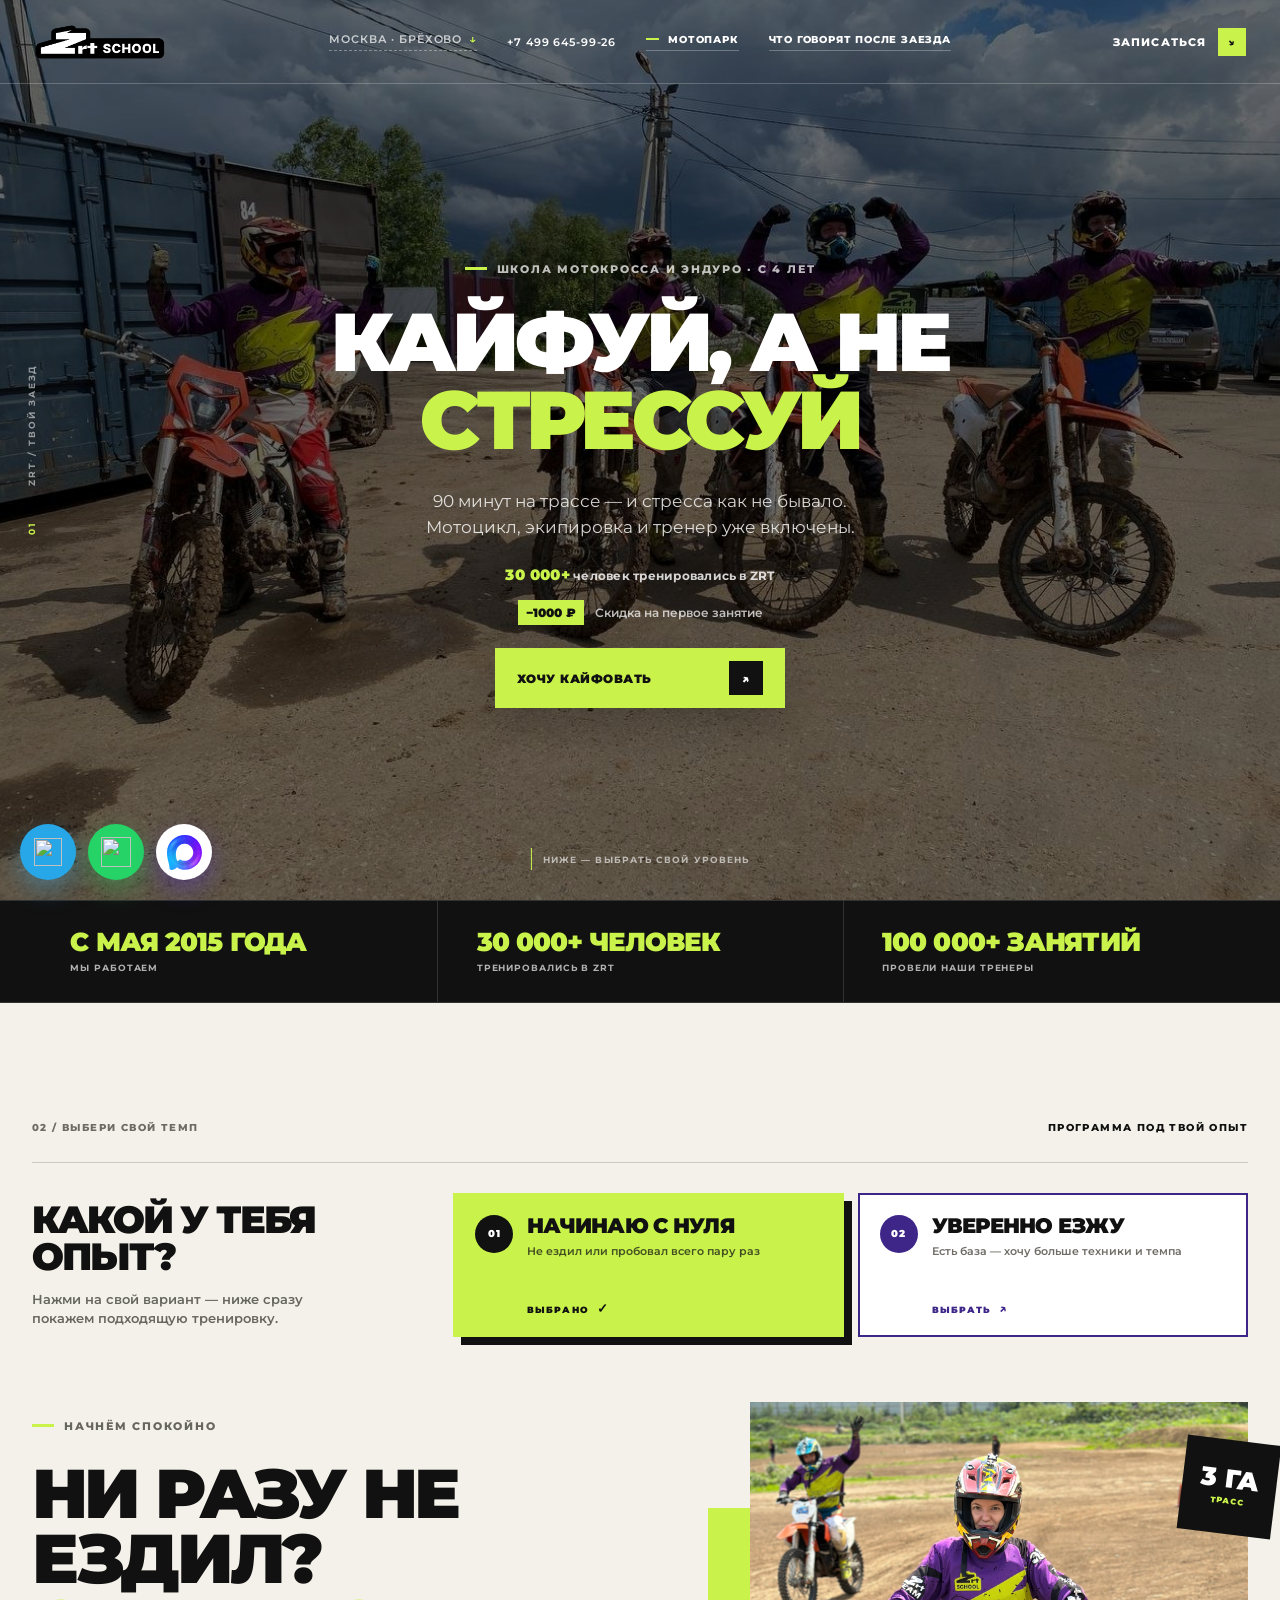
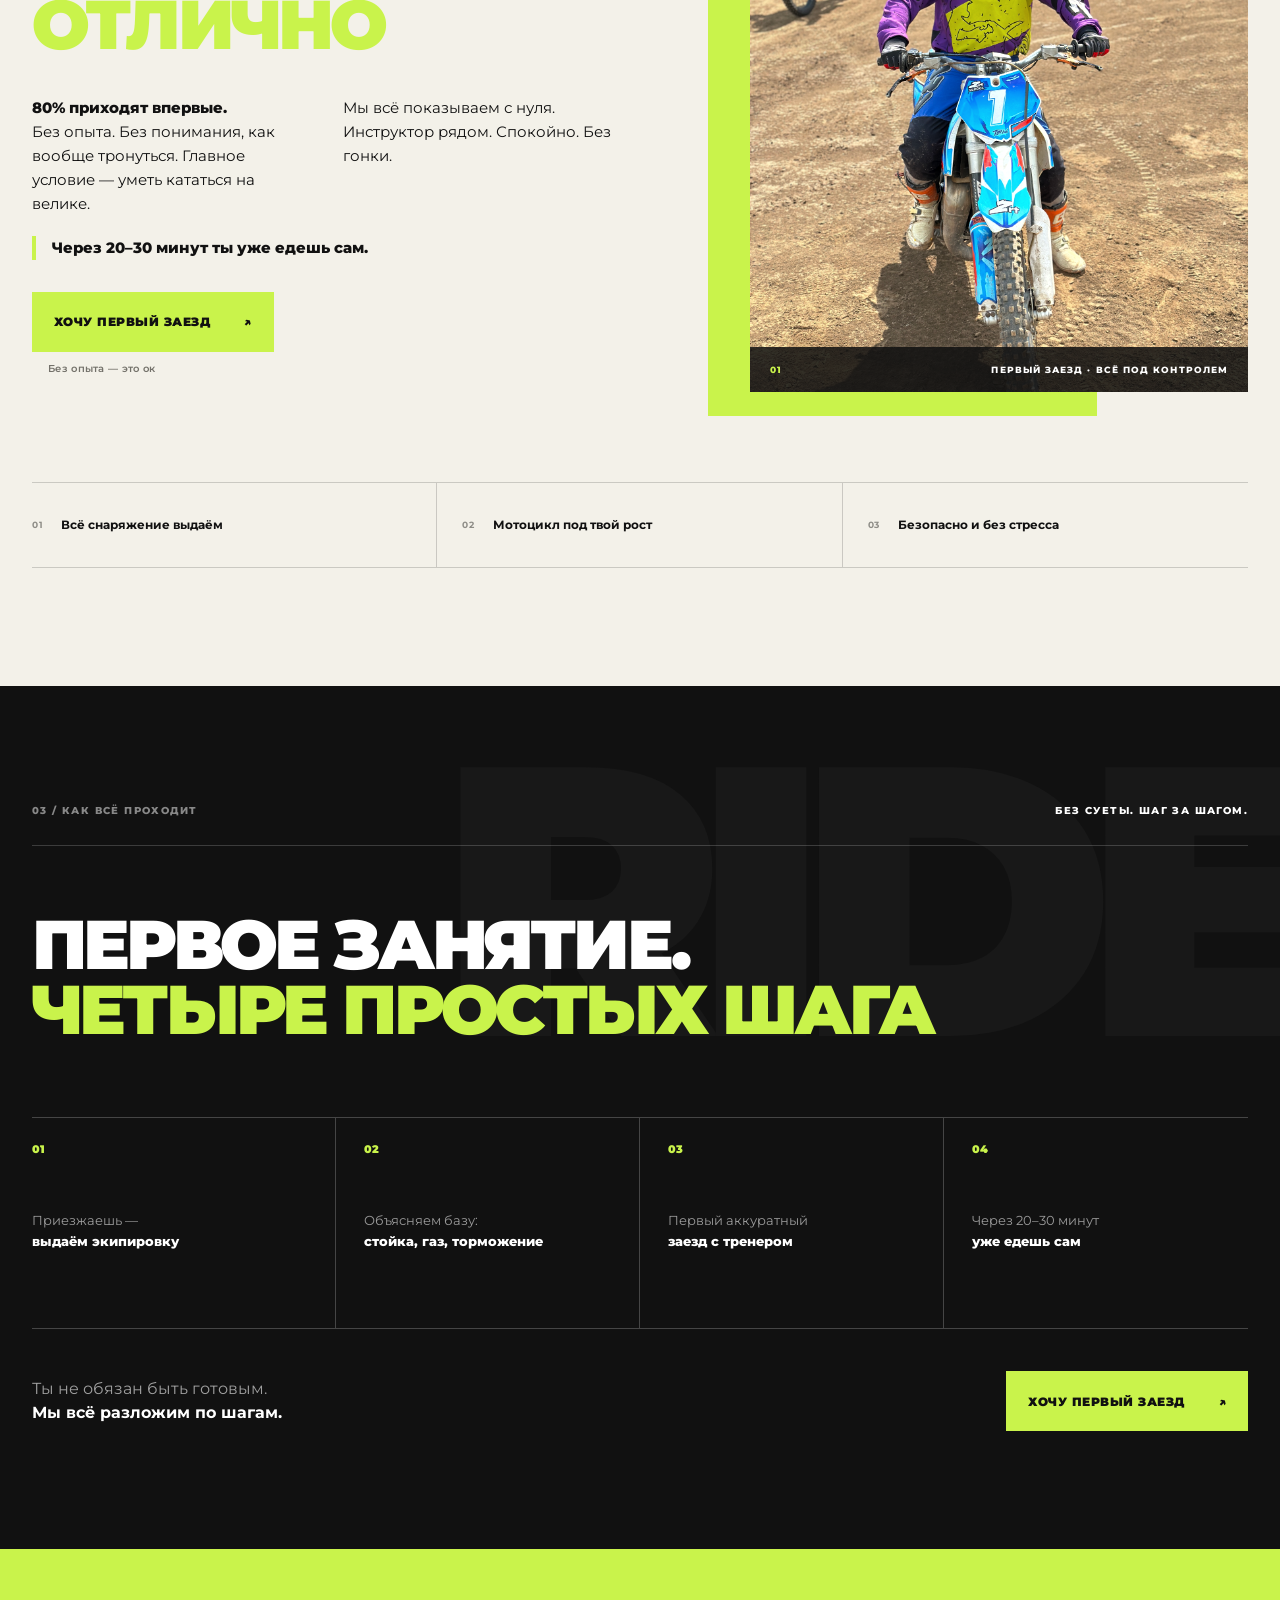
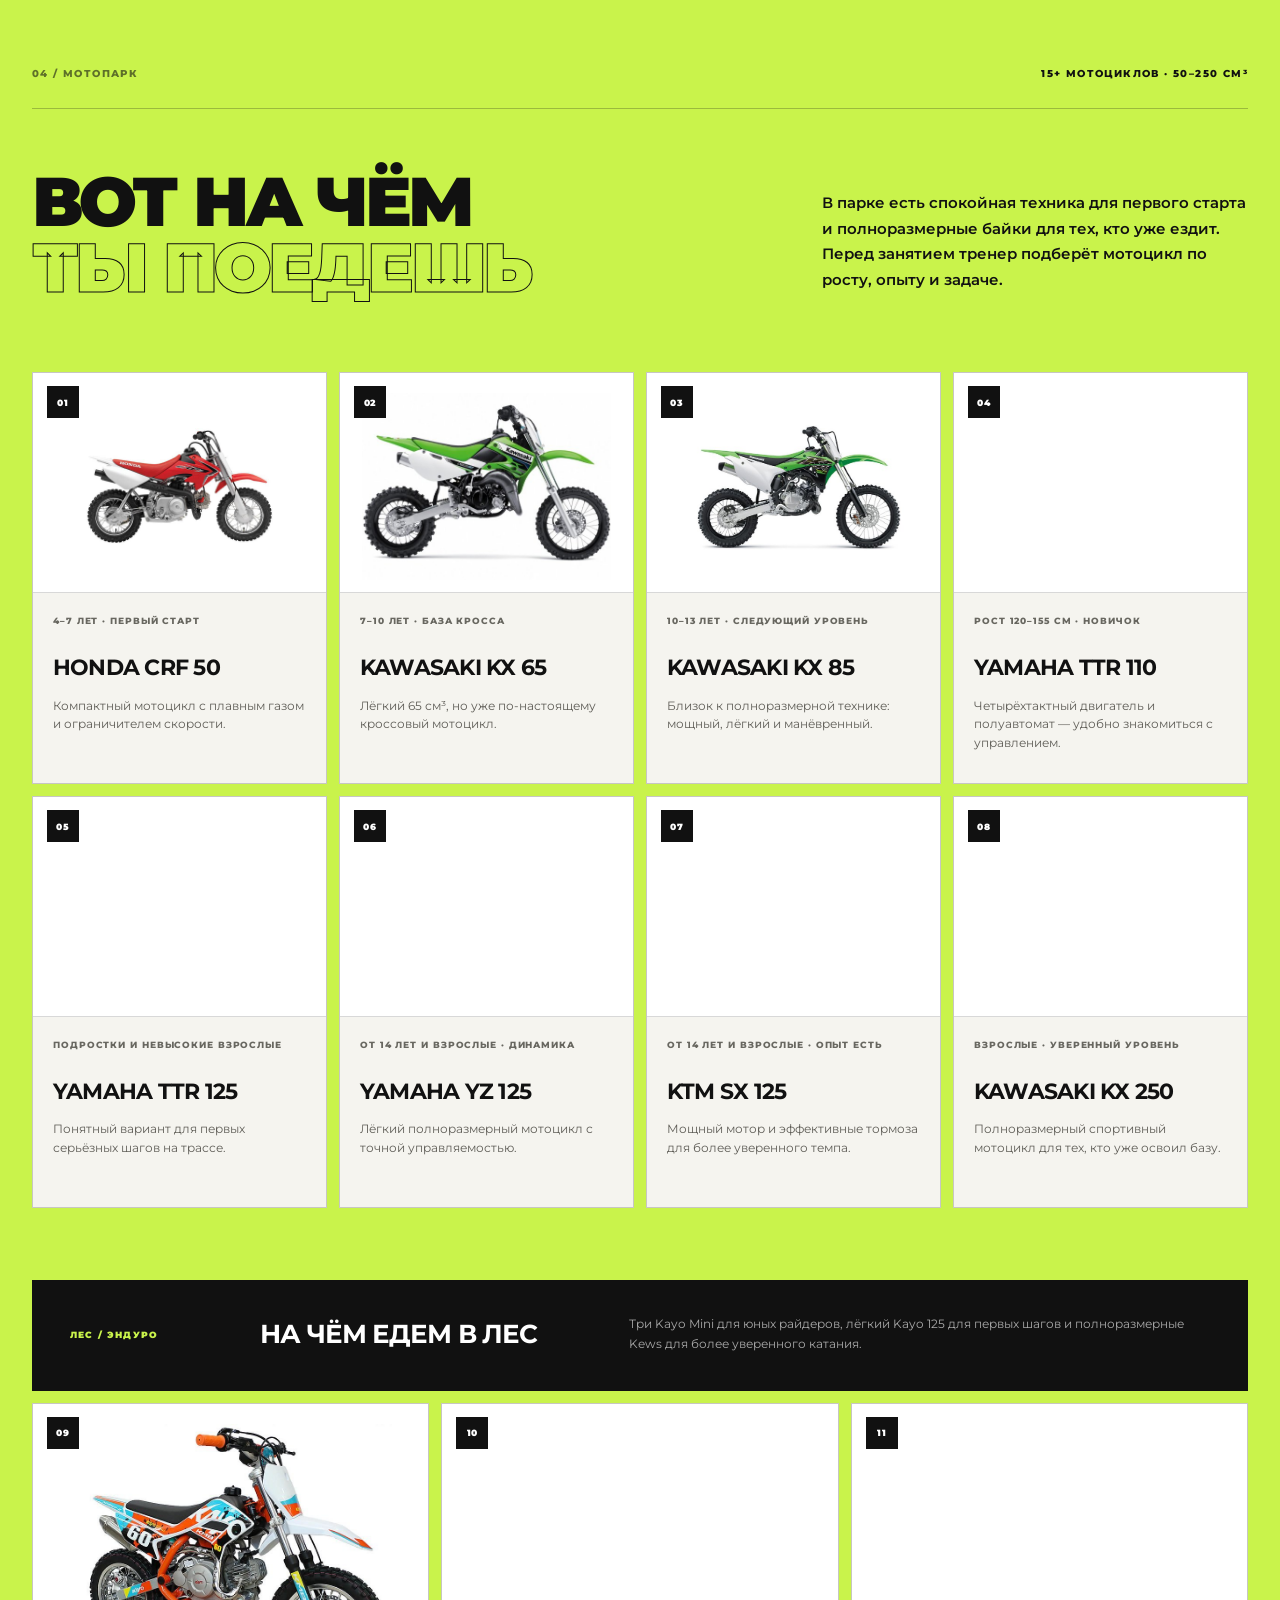
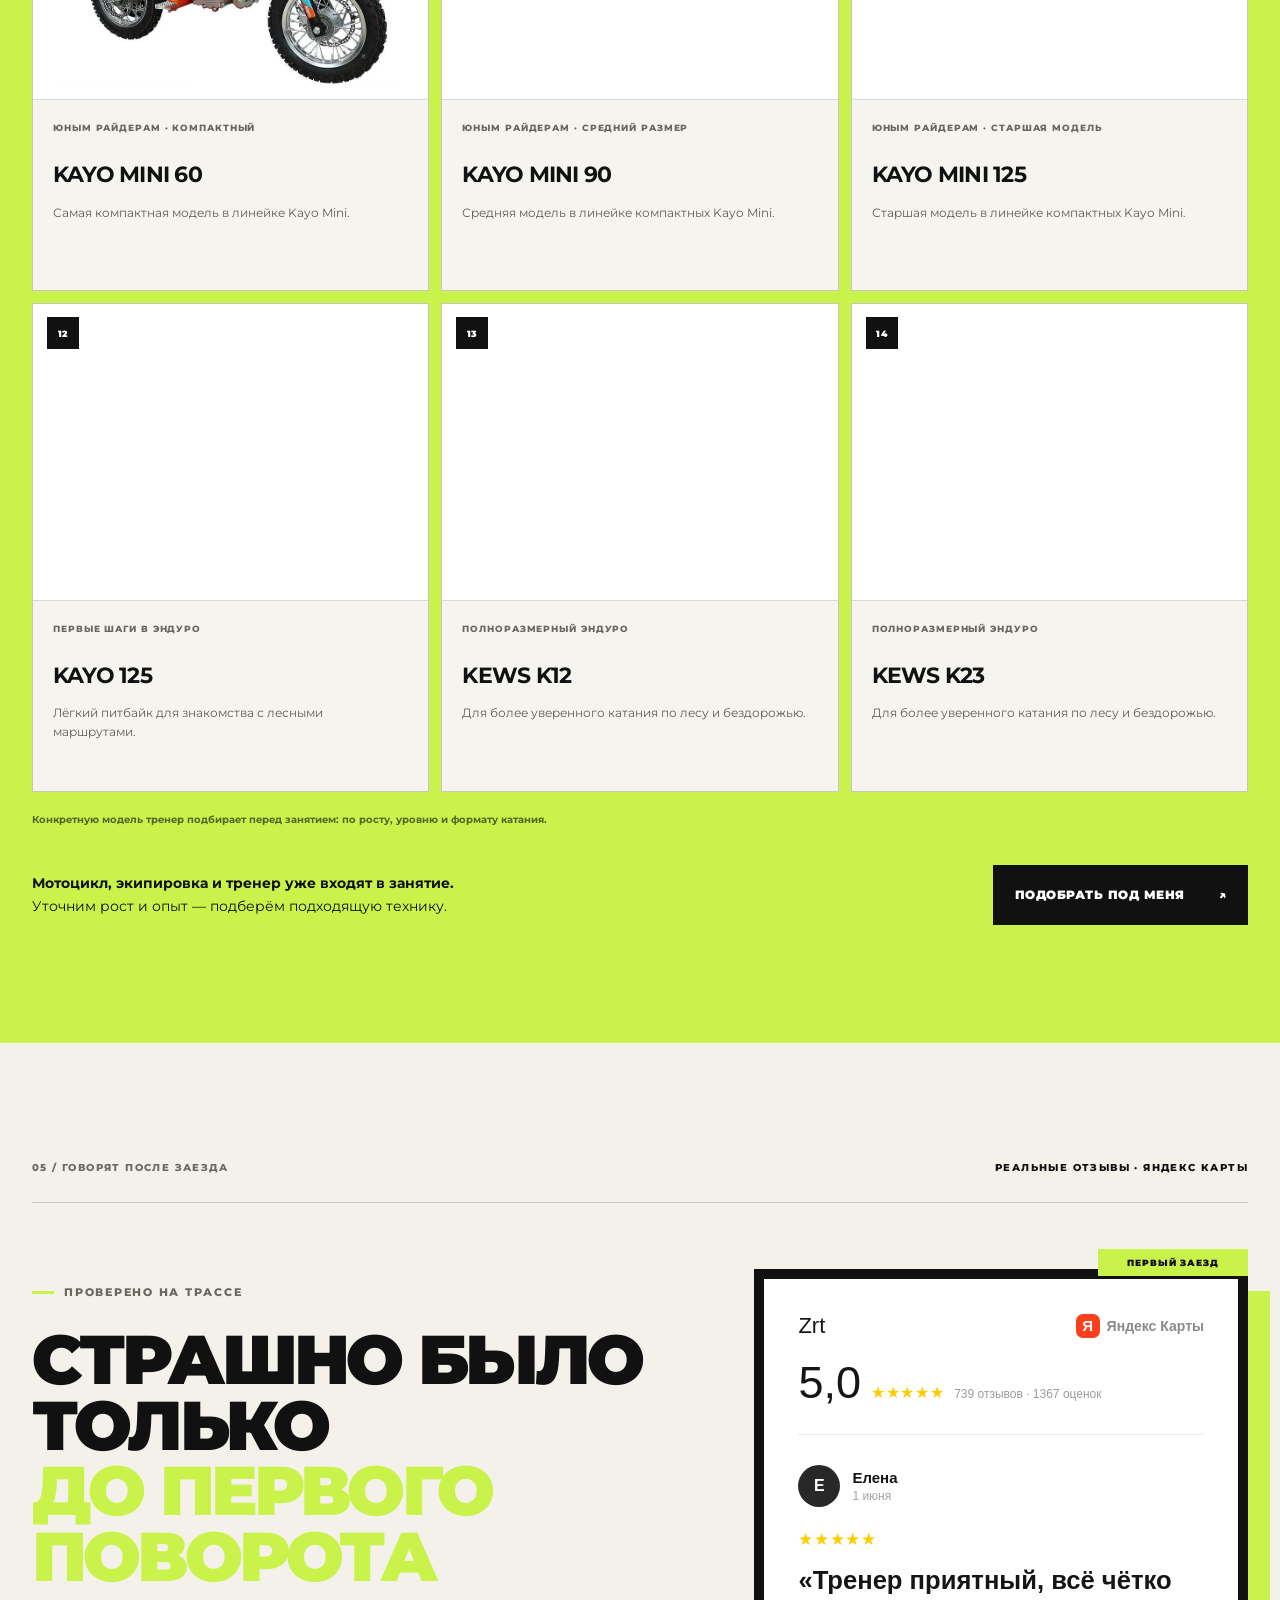
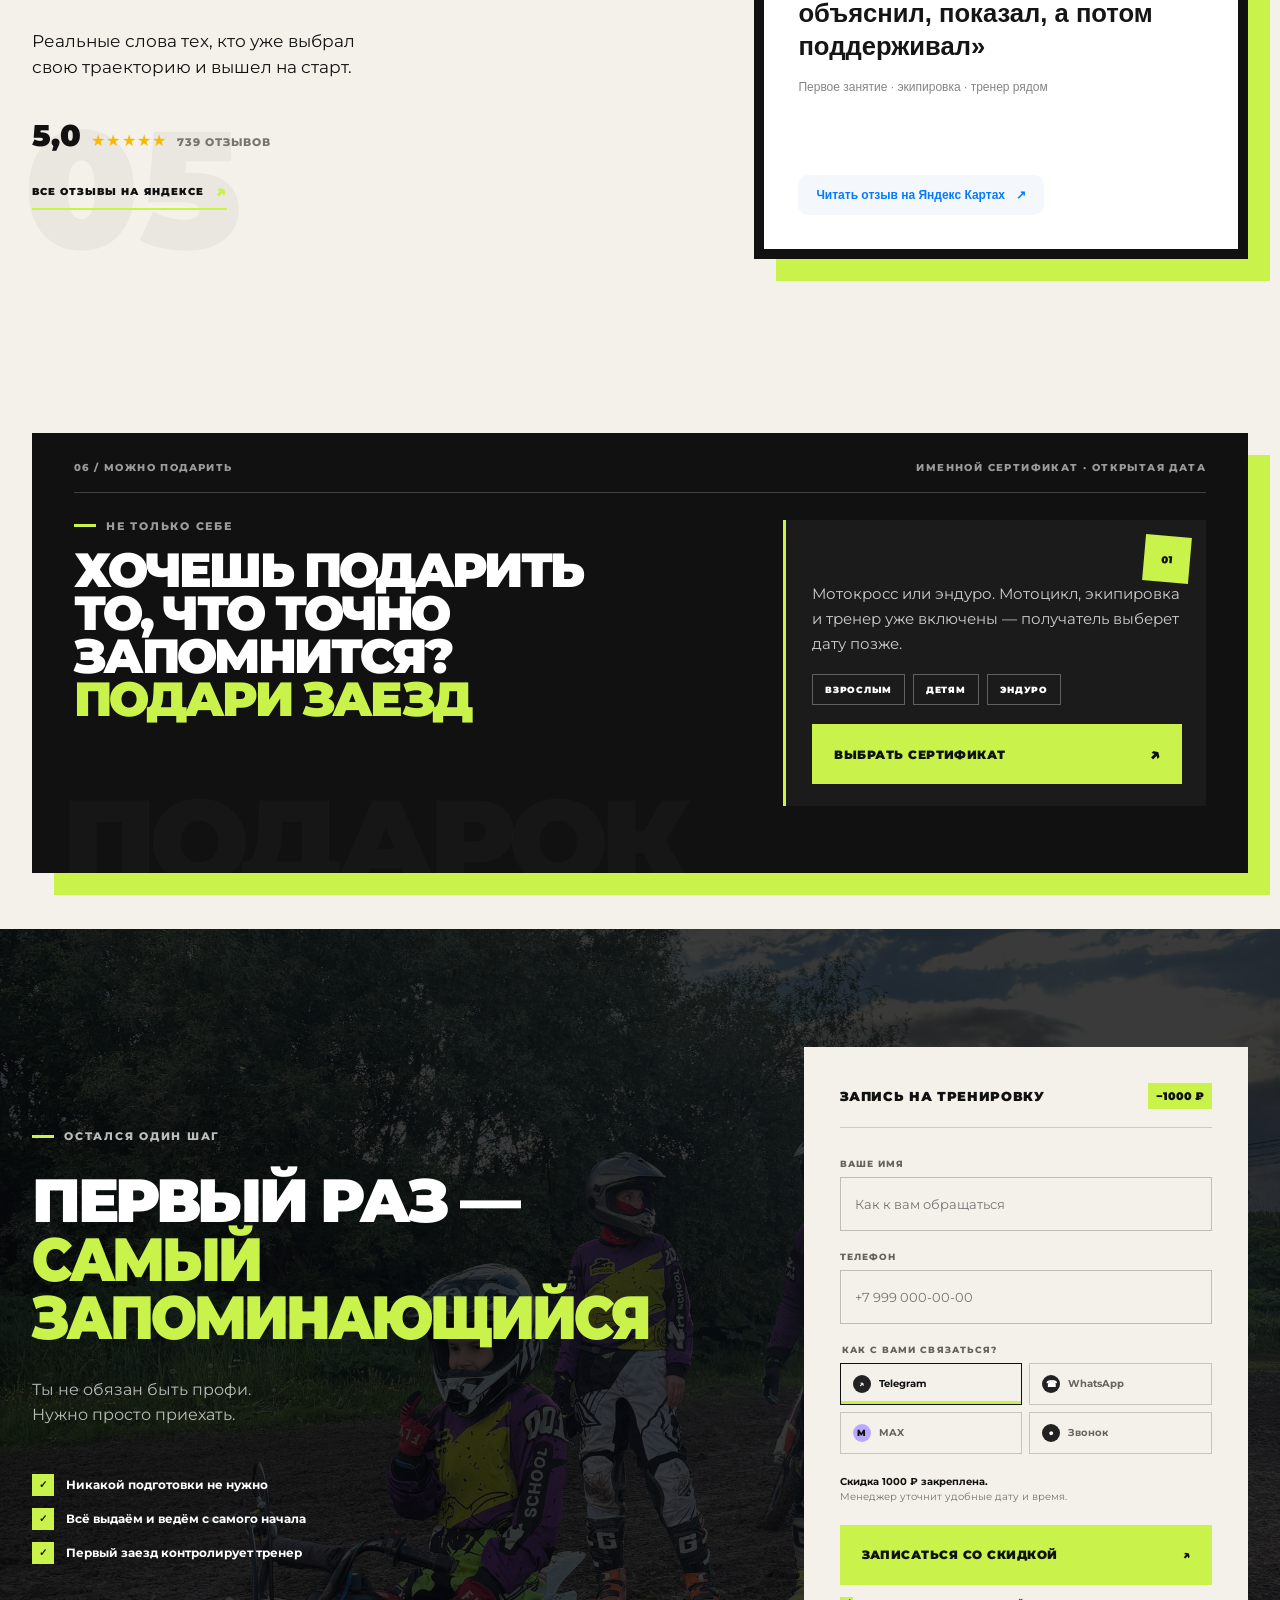
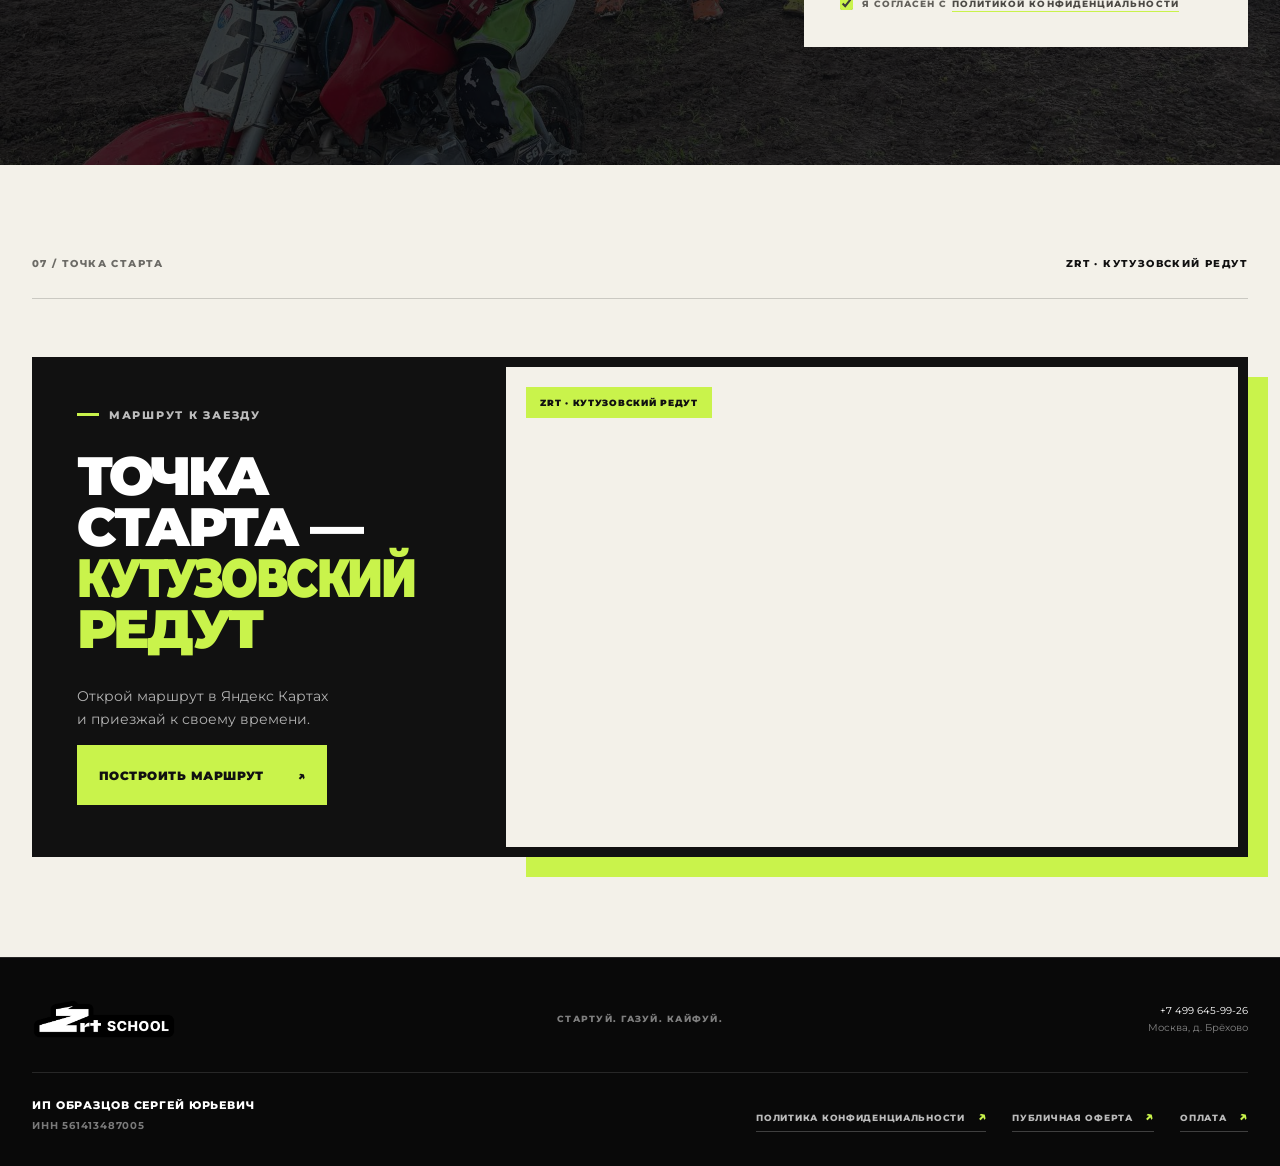
==== commit d468e01d: "Сделать выбор уровня понятнее" ====
--- a/site/index.html
+++ b/site/index.html
@@ -24,7 +24,7 @@
   <link rel="preconnect" href="https://fonts.googleapis.com">
   <link rel="preconnect" href="https://fonts.gstatic.com" crossorigin>
   <link href="https://fonts.googleapis.com/css2?family=Montserrat:wght@400;500;600;700;800;900&display=swap" rel="stylesheet">
-  <link rel="stylesheet" href="styles.css?v=20261014-direct-form">
+  <link rel="stylesheet" href="styles.css?v=20261014-level-choice">
   <script src="lead-identifiers.js" defer></script>
   <script src="lead-delivery.js?v=20260818" defer></script>
   <script src="script.js?v=20261014-direct-form" defer></script>
@@ -108,13 +108,41 @@
       </div>
     </section>
 
-    <section class="scenario section" id="scenario" aria-label="Сценарий тренировки">
+    <section class="scenario section" id="scenario" aria-labelledby="scenario-choice-title">
       <div class="container">
         <div class="section-topline">
           <p class="section-index">02 / ВЫБЕРИ СВОЙ ТЕМП</p>
-          <div class="scenario-tabs" aria-label="Переключить сценарий">
-            <button type="button" data-scenario-select="beginner" class="is-active" aria-pressed="true">Первый раз</button>
-            <button type="button" data-scenario-select="experienced" aria-pressed="false">Уже катался</button>
+          <p class="section-caption">Программа под твой опыт</p>
+        </div>
+
+        <div class="scenario-picker">
+          <div class="scenario-picker__intro">
+            <p class="scenario-picker__title" id="scenario-choice-title">Какой у тебя опыт?</p>
+            <p class="scenario-picker__hint">Нажми на свой вариант — ниже сразу покажем подходящую тренировку.</p>
+          </div>
+          <div class="scenario-picker__options" role="group" aria-labelledby="scenario-choice-title">
+            <button class="scenario-option scenario-option--beginner is-active" type="button" data-scenario-select="beginner" aria-pressed="true">
+              <span class="scenario-option__number" aria-hidden="true">01</span>
+              <span class="scenario-option__copy">
+                <strong>Начинаю с нуля</strong>
+                <small>Не ездил или пробовал всего пару раз</small>
+              </span>
+              <span class="scenario-option__status" aria-hidden="true">
+                <span class="scenario-option__status-idle">Выбрать <b>↗</b></span>
+                <span class="scenario-option__status-active">Выбрано <b>✓</b></span>
+              </span>
+            </button>
+            <button class="scenario-option scenario-option--experienced" type="button" data-scenario-select="experienced" aria-pressed="false">
+              <span class="scenario-option__number" aria-hidden="true">02</span>
+              <span class="scenario-option__copy">
+                <strong>Уверенно езжу</strong>
+                <small>Есть база — хочу больше техники и темпа</small>
+              </span>
+              <span class="scenario-option__status" aria-hidden="true">
+                <span class="scenario-option__status-idle">Выбрать <b>↗</b></span>
+                <span class="scenario-option__status-active">Выбрано <b>✓</b></span>
+              </span>
+            </button>
           </div>
         </div>
 
--- a/site/styles.css
+++ b/site/styles.css
@@ -4,7 +4,7 @@
   --white: #ffffff;
   --line: rgba(17, 17, 17, 0.18);
   --lime: #c9f34b;
-  --orange: #ff5b45;
+  --purple: #3d2688;
   --accent: var(--lime);
   --accent-ink: #111111;
   --container: 1240px;
@@ -12,7 +12,7 @@
 }
 
 body[data-scenario="experienced"] {
-  --accent: var(--orange);
+  --accent: var(--purple);
   --accent-ink: #ffffff;
 }
 
@@ -347,7 +347,6 @@
   transform: rotate(-45deg);
 }
 
-.scenario-tabs button:focus-visible,
 .button:focus-visible,
 input:focus-visible,
 .booking-dialog__close:focus-visible {
@@ -492,39 +491,155 @@
   text-align: right;
 }
 
-.scenario-tabs {
-  display: flex;
-  gap: 26px;
-}
-
-.scenario-tabs button {
+.scenario-picker {
+  margin-top: 30px;
+  display: grid;
+  grid-template-columns: minmax(220px, 0.62fr) minmax(0, 1.38fr);
+  gap: clamp(30px, 5vw, 76px);
+  align-items: center;
+}
+
+.scenario-picker__intro {
+  max-width: 330px;
+}
+
+.scenario-picker__title {
+  margin: 0;
+  font-size: clamp(26px, 3vw, 42px);
+  font-weight: 900;
+  letter-spacing: -0.055em;
+  line-height: 0.98;
+  text-transform: uppercase;
+}
+
+.scenario-picker__hint {
+  max-width: 310px;
+  margin: 14px 0 0;
+  color: #66655f;
+  font-size: 13px;
+  font-weight: 600;
+  line-height: 1.5;
+}
+
+.scenario-picker__options {
+  display: grid;
+  grid-template-columns: repeat(2, minmax(0, 1fr));
+  gap: 14px;
+}
+
+.scenario-option {
   position: relative;
-  padding: 0 0 8px;
+  min-width: 0;
+  min-height: 144px;
+  padding: 20px;
+  display: grid;
+  grid-template-columns: 38px minmax(0, 1fr);
+  grid-template-rows: 1fr auto;
+  gap: 12px 14px;
+  overflow: hidden;
+  color: var(--ink);
+  background: var(--white);
+  border: 2px solid var(--ink);
   cursor: pointer;
-  color: #77766f;
-  background: none;
+  text-align: left;
+  transition: transform 0.2s ease, box-shadow 0.2s ease, color 0.2s ease, background 0.2s ease, border-color 0.2s ease;
+}
+
+.scenario-option:hover {
+  transform: translateY(-3px);
+}
+
+.scenario-option:focus-visible {
+  outline: 3px solid var(--ink);
+  outline-offset: 4px;
+}
+
+.scenario-option.is-active {
+  color: var(--accent-ink);
+  background: var(--accent);
+  border-color: var(--accent);
+  box-shadow: 8px 8px 0 var(--ink);
+}
+
+.scenario-option--experienced:not(.is-active) {
+  border-color: var(--purple);
+}
+
+.scenario-option__number {
+  width: 38px;
+  height: 38px;
+  display: grid;
+  place-items: center;
+  color: var(--white);
+  background: var(--ink);
+  border-radius: 50%;
+  font-size: 10px;
+  font-weight: 900;
+  letter-spacing: 0.08em;
+}
+
+.scenario-option--experienced:not(.is-active) .scenario-option__number {
+  background: var(--purple);
+}
+
+.scenario-option.is-active .scenario-option__number {
+  color: var(--white);
+  background: var(--ink);
+}
+
+.scenario-option__copy {
+  min-width: 0;
+  display: flex;
+  flex-direction: column;
+  gap: 7px;
+}
+
+.scenario-option__copy strong {
+  font-size: clamp(16px, 1.7vw, 21px);
+  font-weight: 900;
+  letter-spacing: -0.035em;
+  line-height: 1.05;
+  text-transform: uppercase;
+}
+
+.scenario-option__copy small {
+  color: #6f6d66;
   font-size: 11px;
-  font-weight: 800;
+  font-weight: 600;
+  line-height: 1.4;
+}
+
+.scenario-option.is-active .scenario-option__copy small {
+  color: currentColor;
+  opacity: 0.72;
+}
+
+.scenario-option__status {
+  grid-column: 2;
+  align-self: end;
+  font-size: 9px;
+  font-weight: 900;
   letter-spacing: 0.12em;
+  line-height: 1;
   text-transform: uppercase;
 }
 
-.scenario-tabs button::after {
-  content: "";
-  position: absolute;
-  right: 0;
-  bottom: 0;
-  left: 0;
-  height: 3px;
-  background: transparent;
-}
-
-.scenario-tabs button.is-active {
-  color: var(--ink);
-}
-
-.scenario-tabs button.is-active::after {
-  background: var(--accent);
+.scenario-option--experienced:not(.is-active) .scenario-option__status {
+  color: var(--purple);
+}
+
+.scenario-option__status b {
+  margin-left: 4px;
+  font-size: 13px;
+}
+
+.scenario-option__status-active,
+.scenario-option.is-active .scenario-option__status-idle {
+  display: none;
+}
+
+.scenario-option.is-active .scenario-option__status-active {
+  display: inline;
 }
 
 .scenario__layout {
@@ -2432,9 +2547,21 @@
     text-align: left;
   }
 
-  .scenario-tabs {
-    width: 100%;
-    justify-content: space-between;
+  .scenario-picker {
+    grid-template-columns: 1fr;
+    gap: 22px;
+  }
+
+  .scenario-picker__intro {
+    max-width: 560px;
+  }
+
+  .scenario-picker__options {
+    grid-template-columns: 1fr;
+  }
+
+  .scenario-option {
+    min-height: 118px;
   }
 
   .scenario__layout,
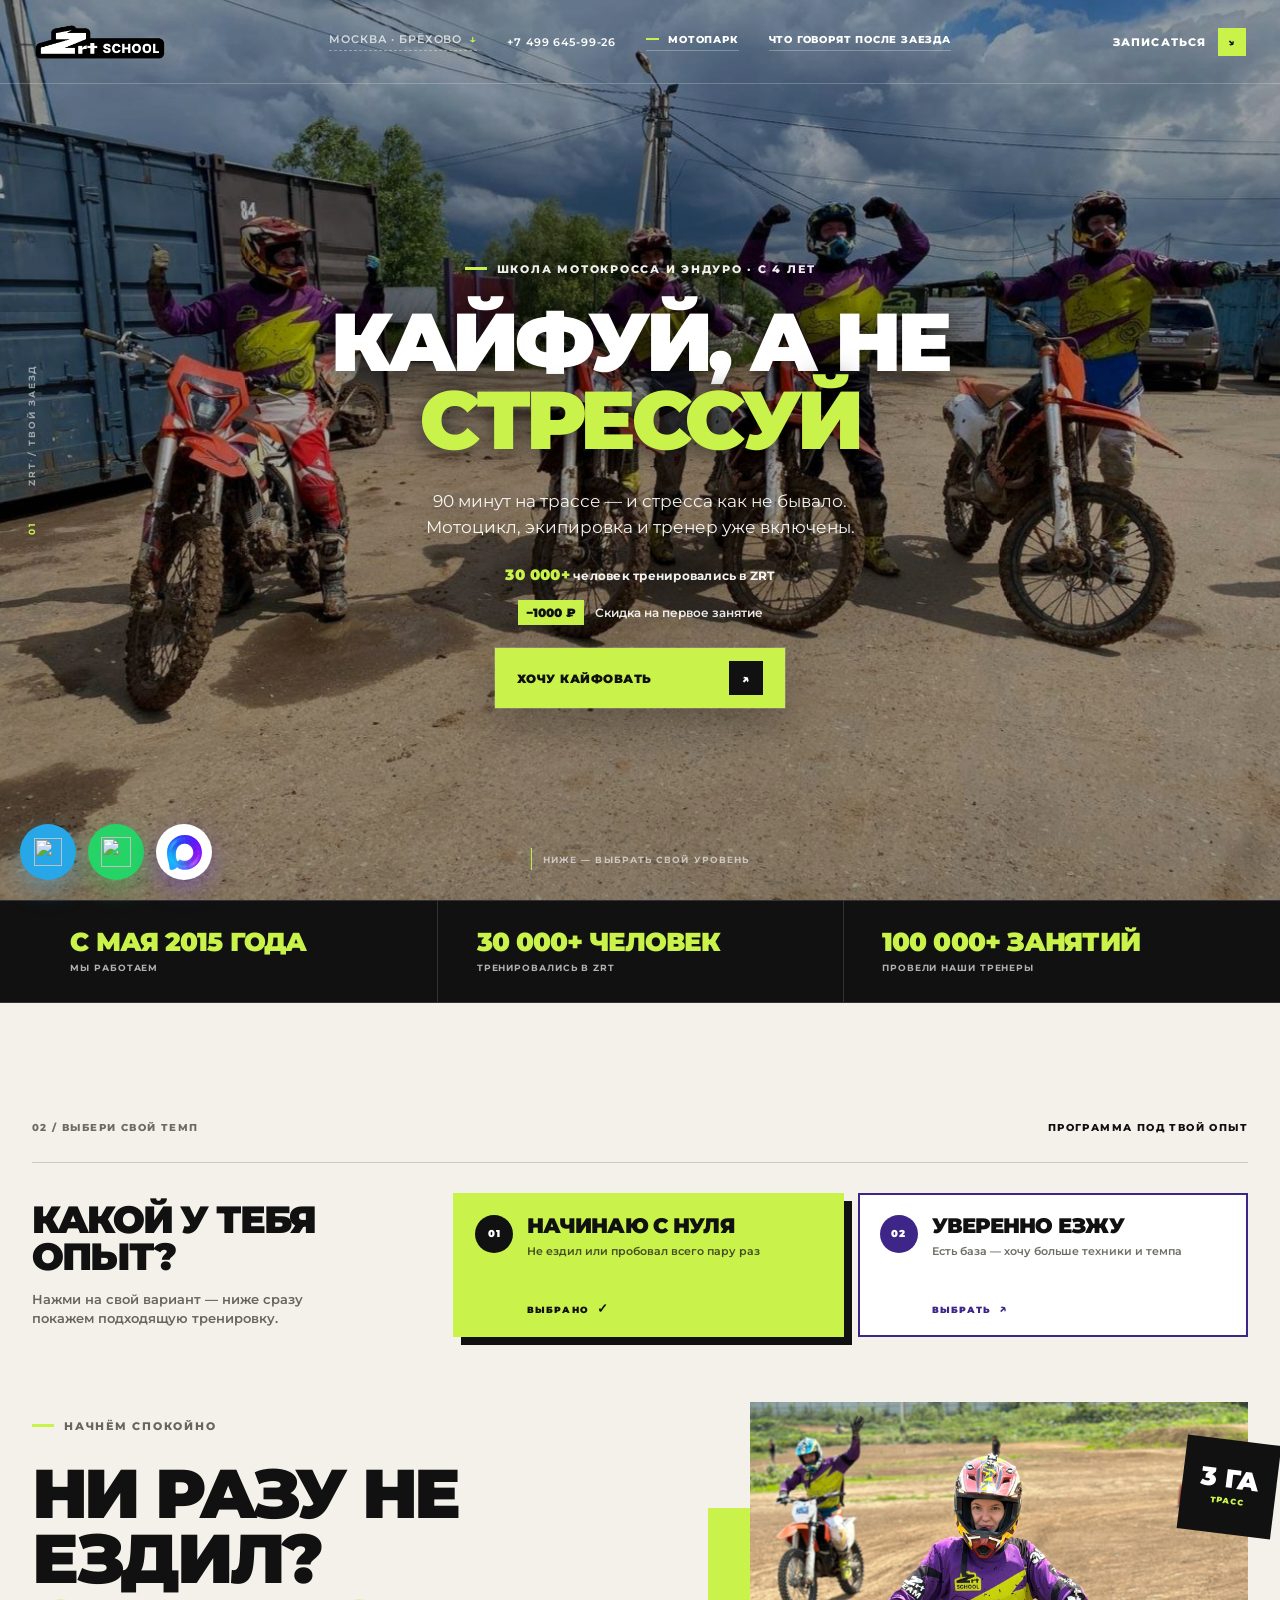
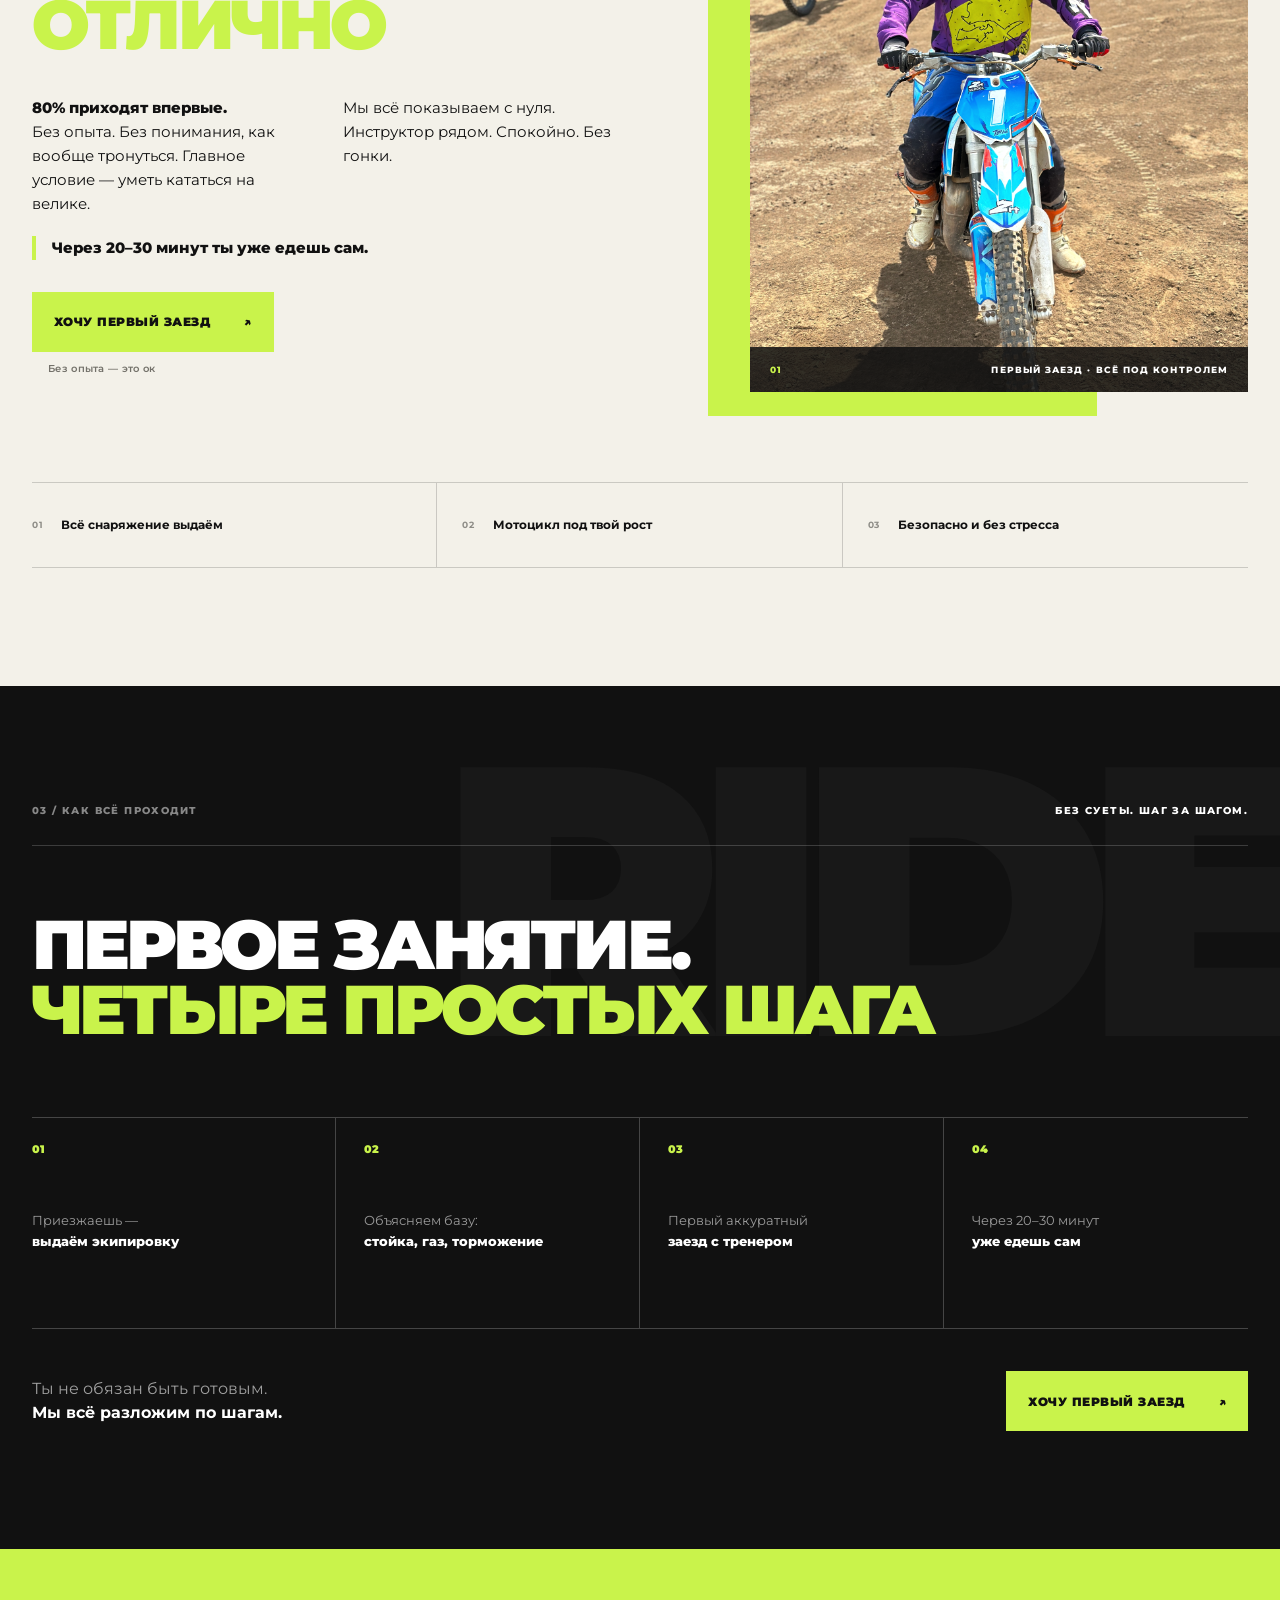
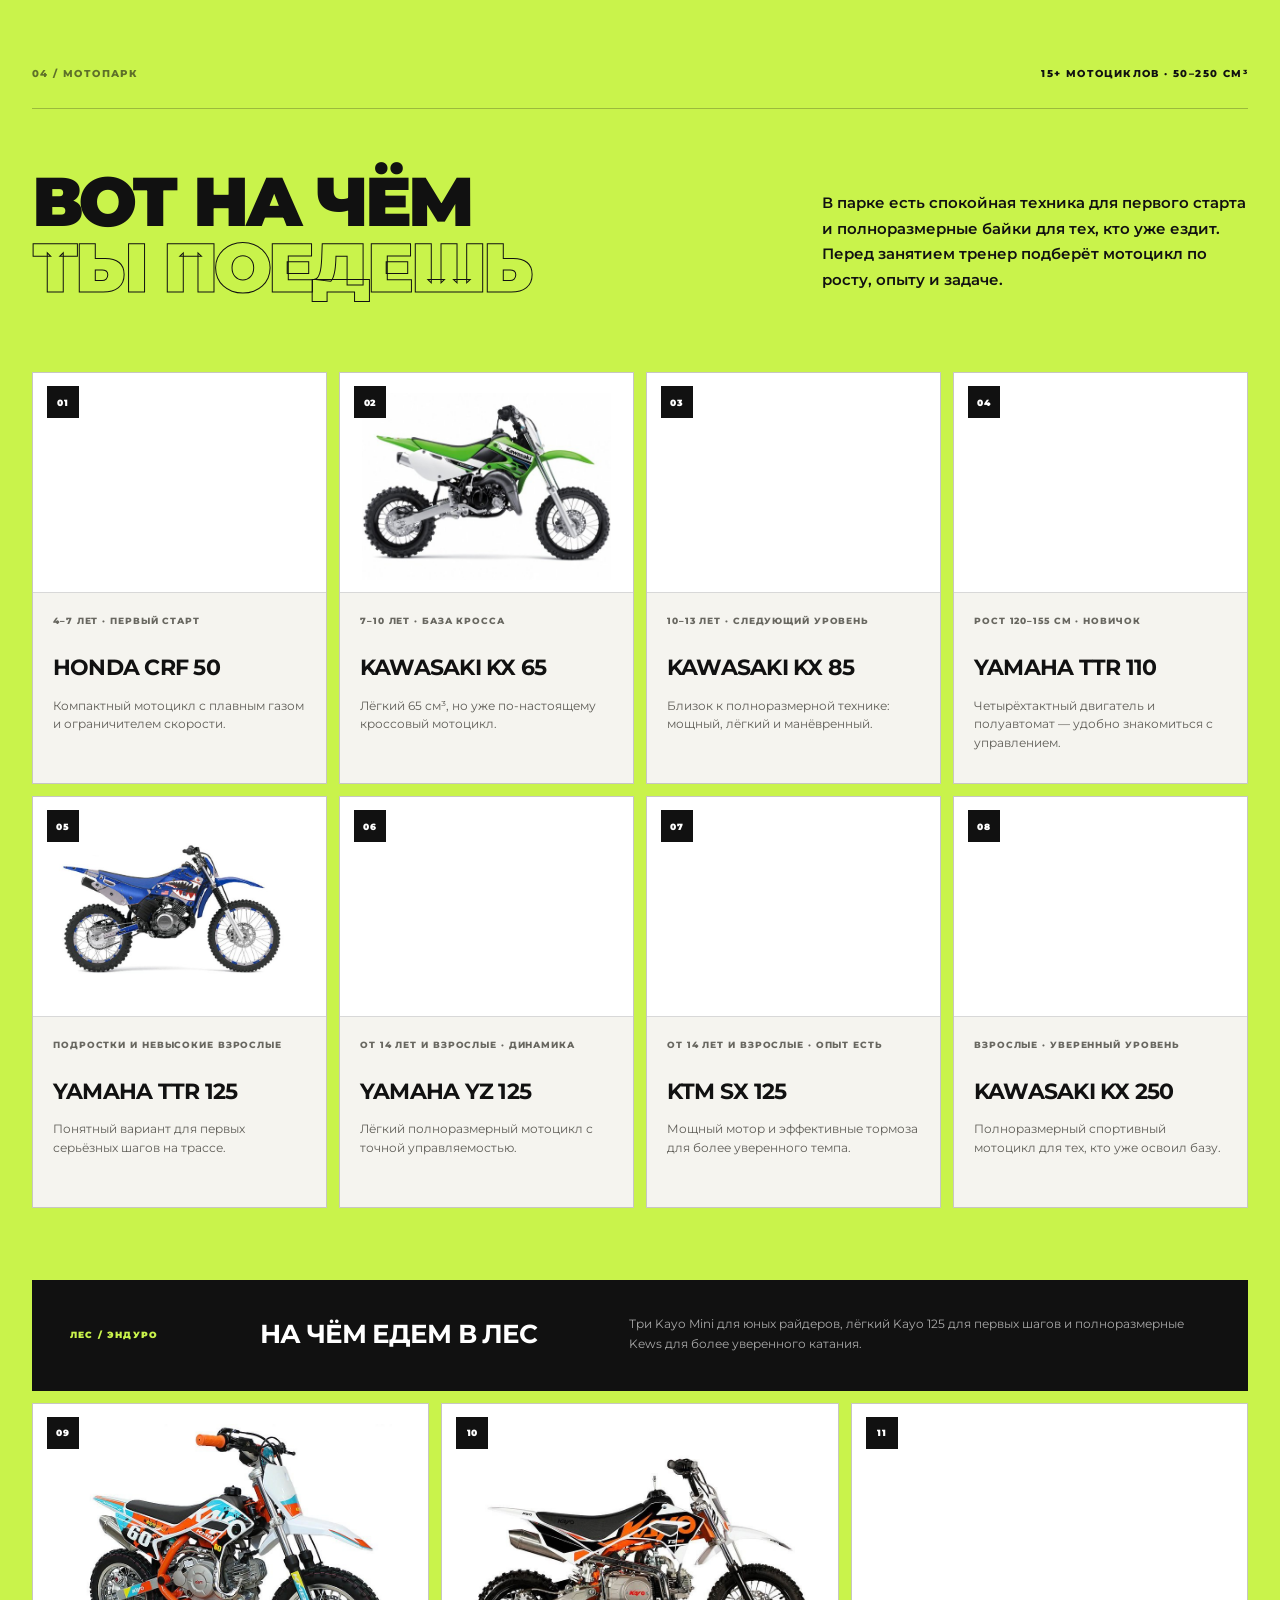
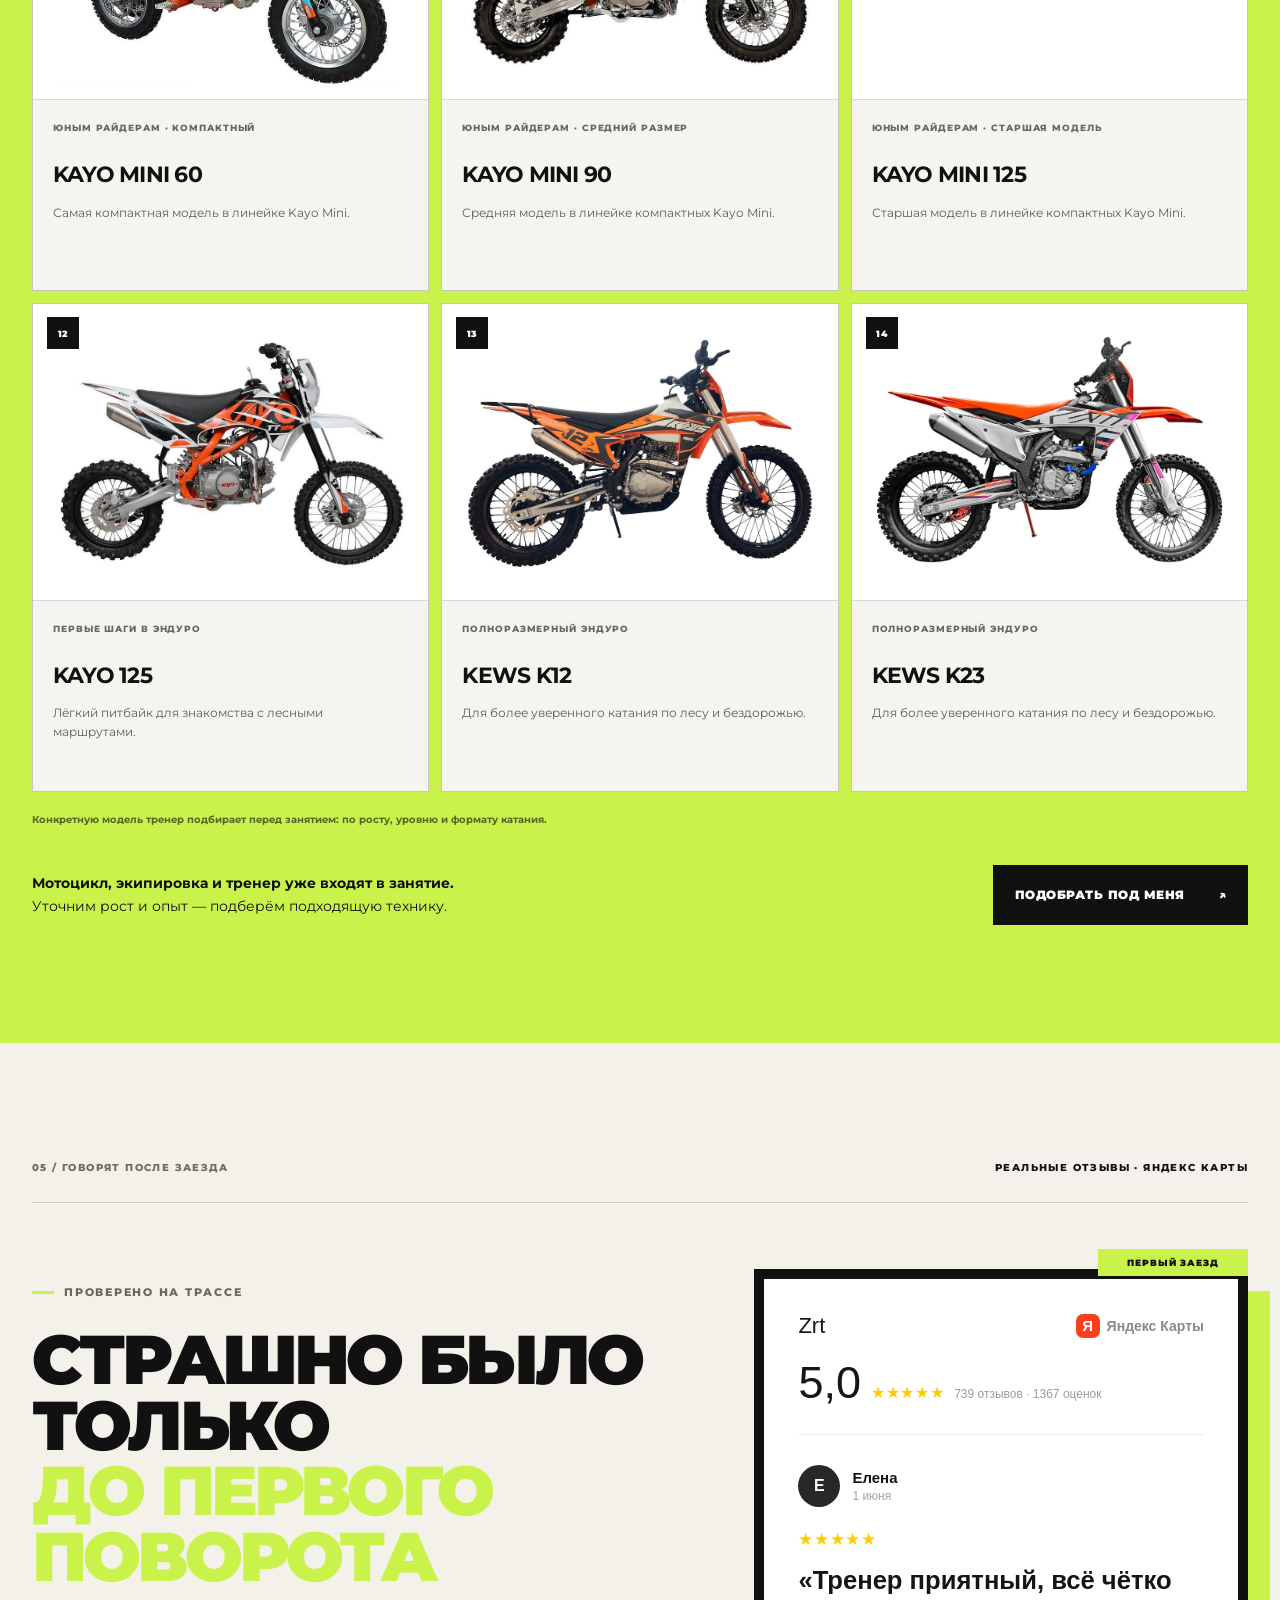
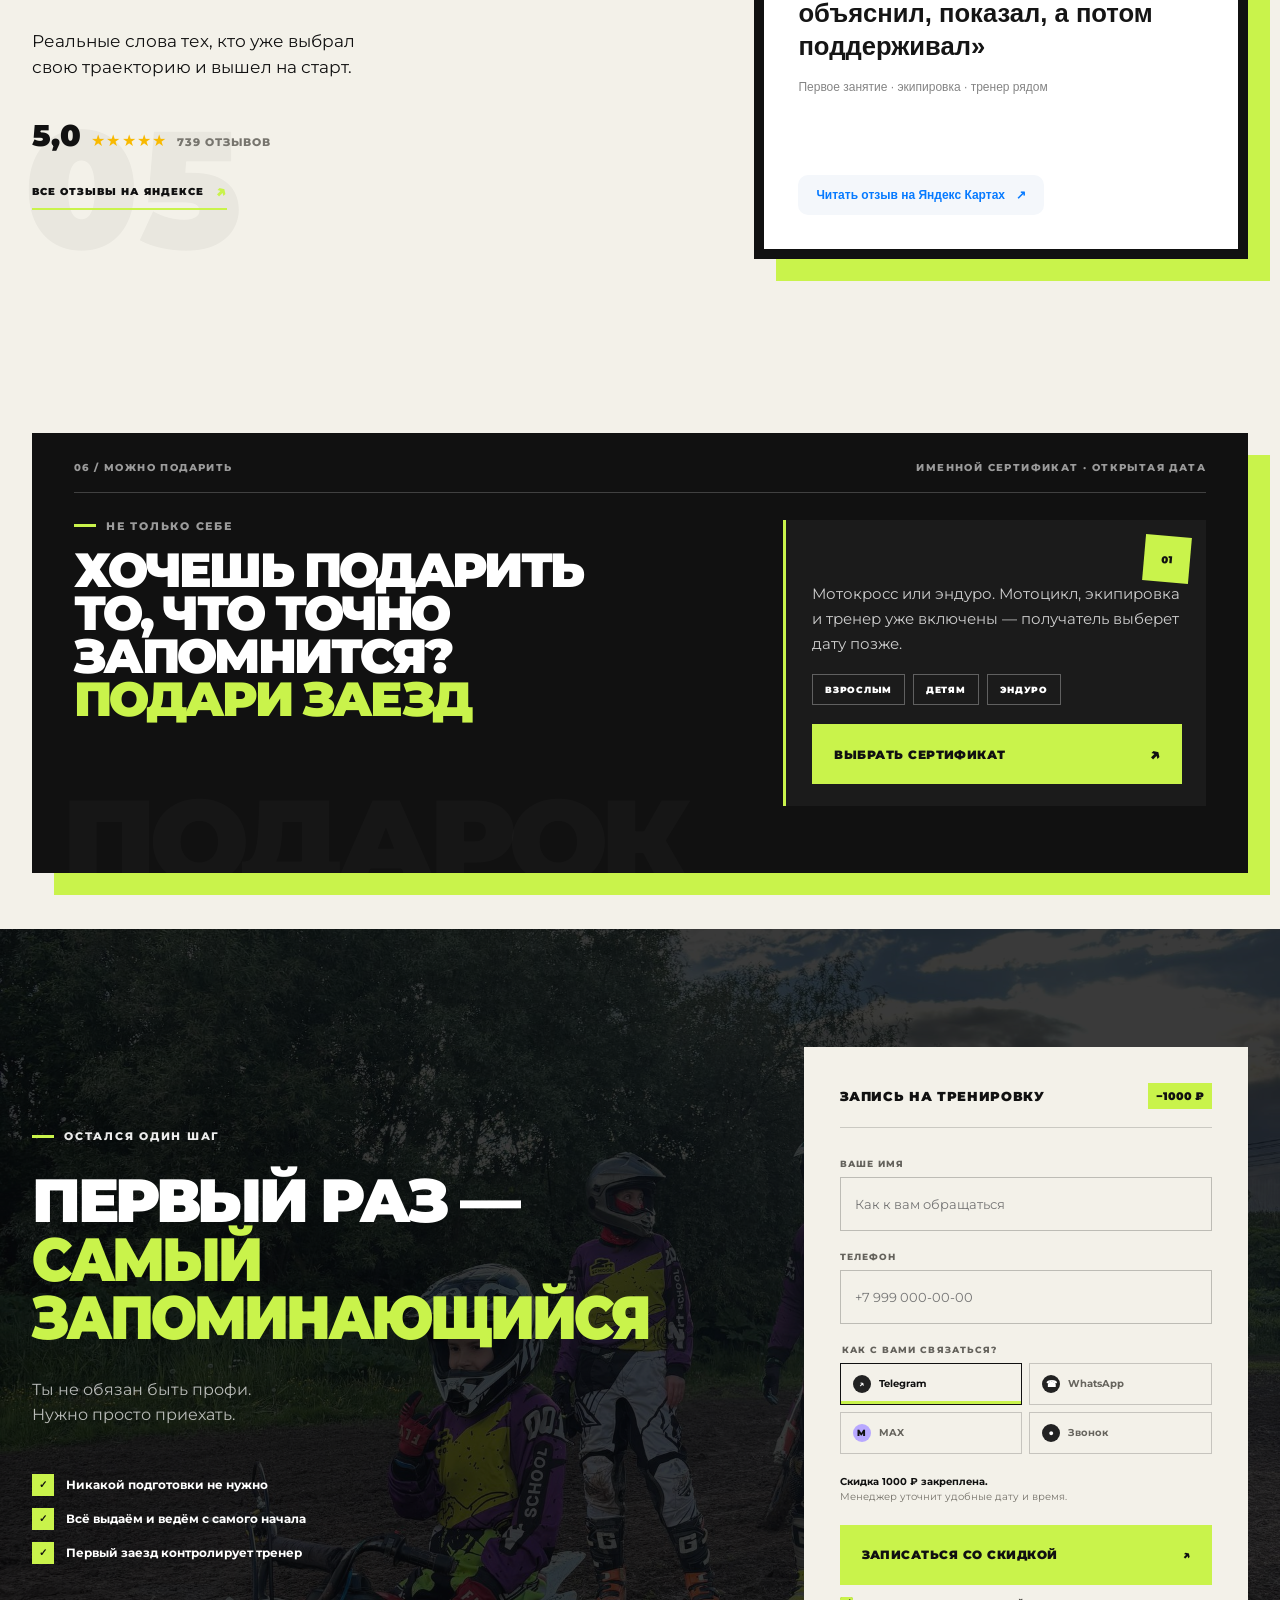
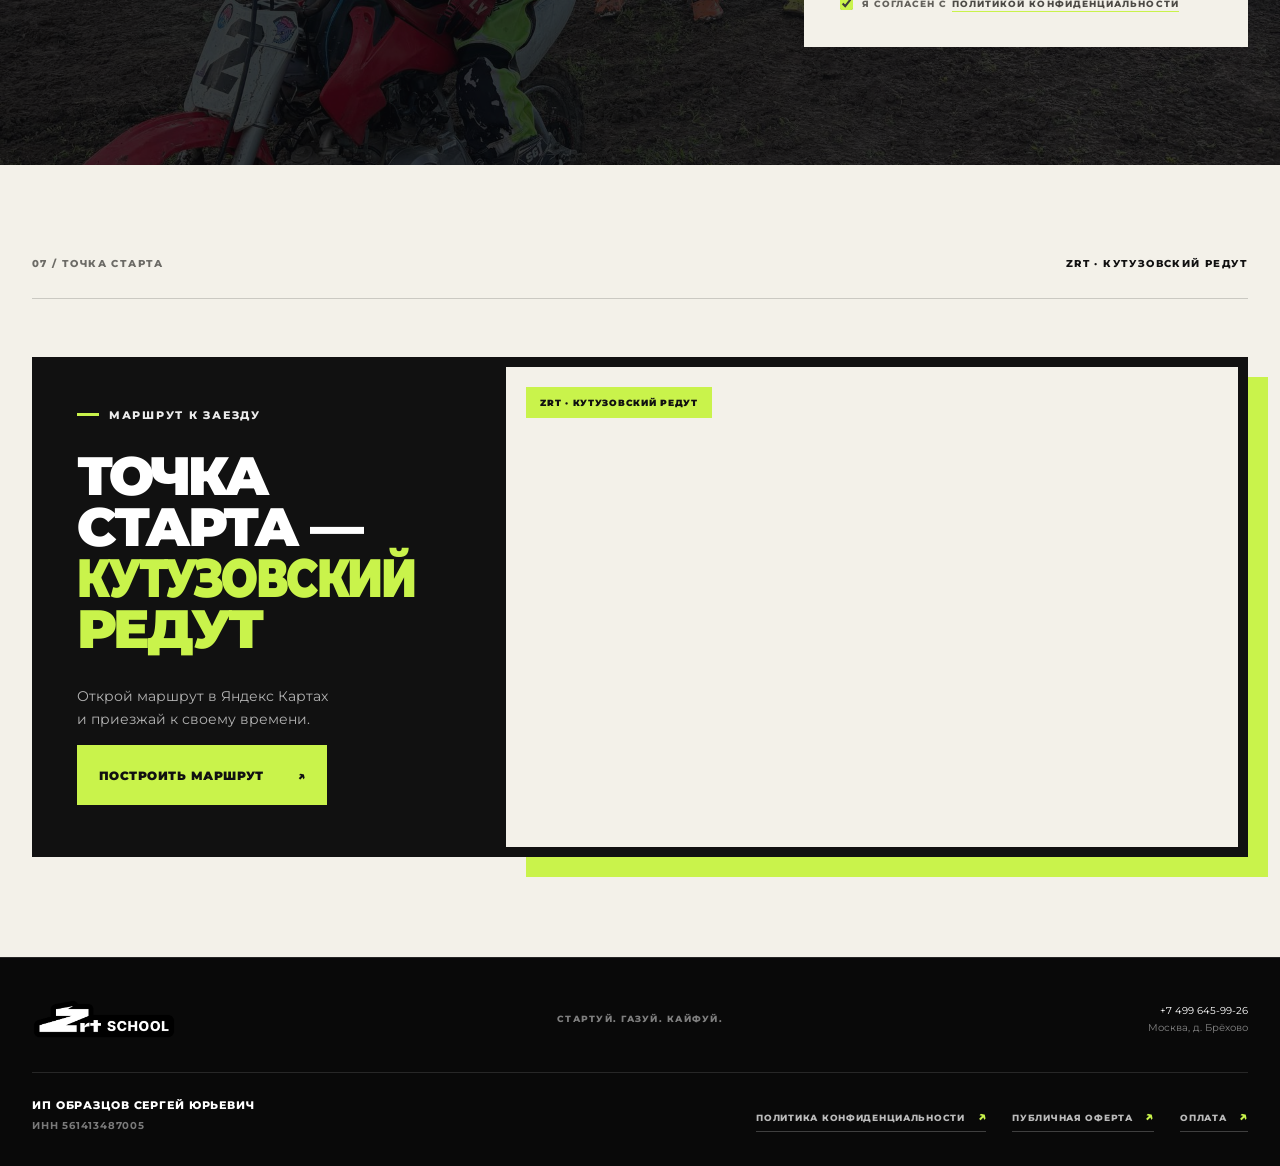
==== commit c6debf3e: "Повысить контраст первого экрана" ====
--- a/site/index.html
+++ b/site/index.html
@@ -24,7 +24,7 @@
   <link rel="preconnect" href="https://fonts.googleapis.com">
   <link rel="preconnect" href="https://fonts.gstatic.com" crossorigin>
   <link href="https://fonts.googleapis.com/css2?family=Montserrat:wght@400;500;600;700;800;900&display=swap" rel="stylesheet">
-  <link rel="stylesheet" href="styles.css?v=20261014-level-choice">
+  <link rel="stylesheet" href="styles.css?v=20261014-hero-contrast">
   <script src="lead-identifiers.js" defer></script>
   <script src="lead-delivery.js?v=20260818" defer></script>
   <script src="script.js?v=20261014-direct-form" defer></script>
--- a/site/styles.css
+++ b/site/styles.css
@@ -108,6 +108,8 @@
   position: absolute;
   inset: 0 0 auto 0;
   z-index: 20;
+  --accent: var(--lime);
+  --accent-ink: var(--ink);
   height: var(--header-h);
   padding: 0 34px;
   display: grid;
@@ -221,6 +223,8 @@
   height: max(760px, 100svh);
   display: flex;
   align-items: center;
+  --accent: var(--lime);
+  --accent-ink: var(--ink);
   color: var(--white);
   overflow: hidden;
   background: #141414;
@@ -236,12 +240,15 @@
   background-image: url("assets/hero-dark.jpg");
   background-size: cover;
   background-position: center 40%;
+  filter: brightness(1.18) saturate(1.08) contrast(1.01);
   transform: scale(1.015);
   animation: hero-in 1.4s cubic-bezier(.2,.7,.2,1) both;
 }
 
 .hero__shade {
-  background: rgba(0,0,0,0.35);
+  background:
+    radial-gradient(circle at 50% 47%, rgba(0,0,0,0.12) 0%, rgba(0,0,0,0) 58%),
+    linear-gradient(180deg, rgba(6,9,13,0.2) 0%, rgba(6,9,13,0.1) 52%, rgba(6,9,13,0.24) 100%);
 }
 
 .hero__content {
@@ -249,6 +256,7 @@
   z-index: 2;
   padding-top: 70px;
   text-align: center;
+  text-shadow: 0 3px 24px rgba(0,0,0,0.68);
 }
 
 .eyebrow {
@@ -271,7 +279,7 @@
 
 .eyebrow--light {
   justify-content: center;
-  color: rgba(255,255,255,0.72);
+  color: rgba(255,255,255,0.92);
 }
 
 h1,
@@ -302,12 +310,12 @@
   max-width: 760px;
   font-size: clamp(15px, 1.35vw, 19px);
   line-height: 1.55;
-  color: rgba(255,255,255,0.82);
+  color: rgba(255,255,255,0.94);
 }
 
 .hero__proof {
   margin: 24px 0 0;
-  color: rgba(255,255,255,0.82);
+  color: rgba(255,255,255,0.94);
   font-size: 12px;
   font-weight: 700;
   letter-spacing: 0.02em;
@@ -329,7 +337,8 @@
   min-width: 290px;
   min-height: 66px;
   padding-left: 26px;
-  box-shadow: 0 16px 44px rgba(0,0,0,0.24);
+  text-shadow: none;
+  box-shadow: 0 0 0 1px rgba(255,255,255,0.16), 0 16px 44px rgba(0,0,0,0.3);
 }
 
 .hero__cta > span {
@@ -358,7 +367,7 @@
   margin: 21px 0 0;
   font-size: 12px;
   font-weight: 600;
-  color: rgba(255,255,255,0.72);
+  color: rgba(255,255,255,0.9);
 }
 
 .hero__discount span {
@@ -367,6 +376,7 @@
   color: var(--ink);
   background: var(--accent);
   font-weight: 900;
+  text-shadow: none;
 }
 
 .hero__rail {
@@ -412,6 +422,8 @@
 }
 
 .proof-strip {
+  --accent: var(--lime);
+  --accent-ink: var(--ink);
   color: var(--white);
   background: var(--ink);
   border-top: 1px solid rgba(255,255,255,0.14);
@@ -2272,6 +2284,50 @@
 @keyframes hero-in {
   from { opacity: 0; transform: scale(1.08); }
   to { opacity: 1; transform: scale(1.015); }
+}
+
+@media (min-width: 801px) and (max-height: 700px) {
+  .hero {
+    min-height: 560px;
+    height: 100svh;
+  }
+
+  .hero__content {
+    padding-top: var(--header-h);
+  }
+
+  .hero .eyebrow {
+    margin-bottom: 16px;
+  }
+
+  .hero h1 {
+    font-size: clamp(54px, 5.5vw, 74px);
+  }
+
+  .hero__lead {
+    margin-top: 18px;
+    font-size: clamp(14px, 1.2vw, 17px);
+  }
+
+  .hero__proof {
+    margin-top: 14px;
+  }
+
+  .hero__discount {
+    margin-top: 12px;
+  }
+
+  .hero__actions {
+    margin-top: 18px;
+  }
+
+  .hero__cta {
+    min-height: 58px;
+  }
+
+  .hero__scroll {
+    display: none;
+  }
 }
 
 @media (max-width: 1050px) {
